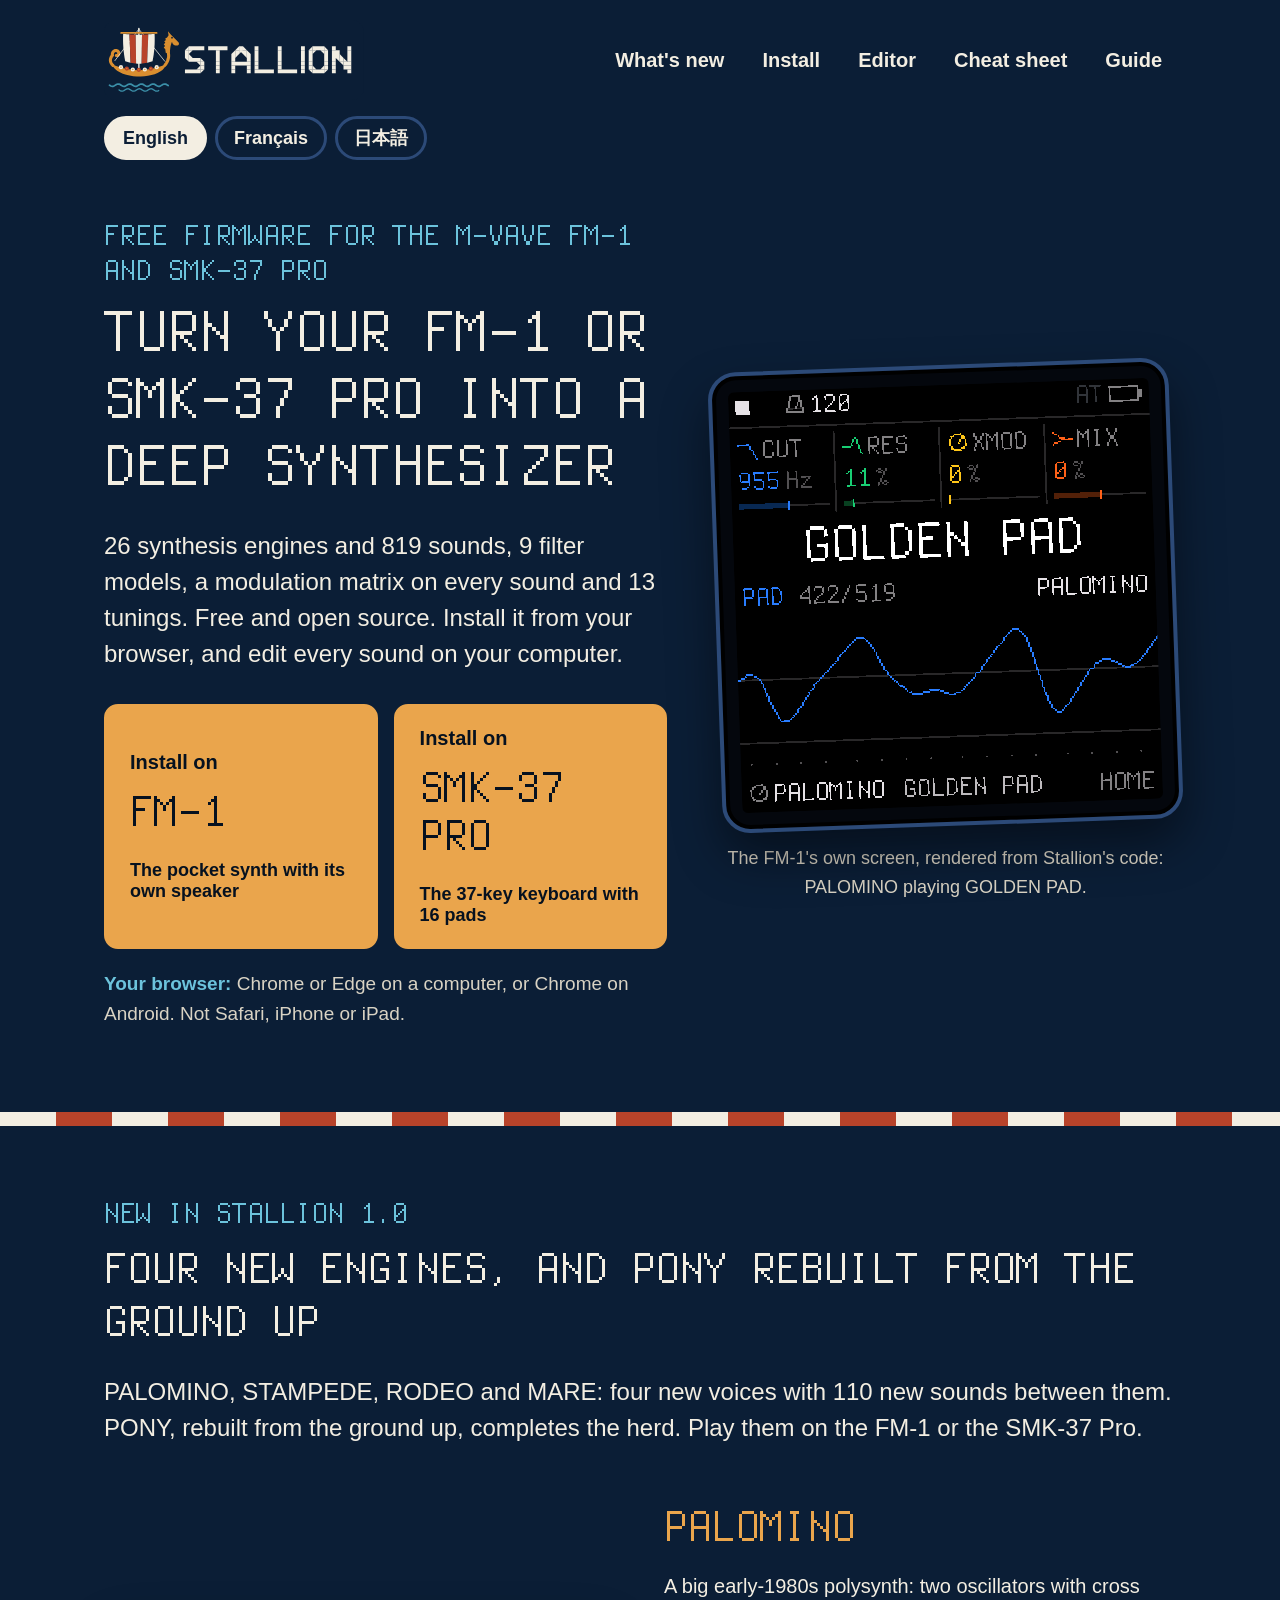
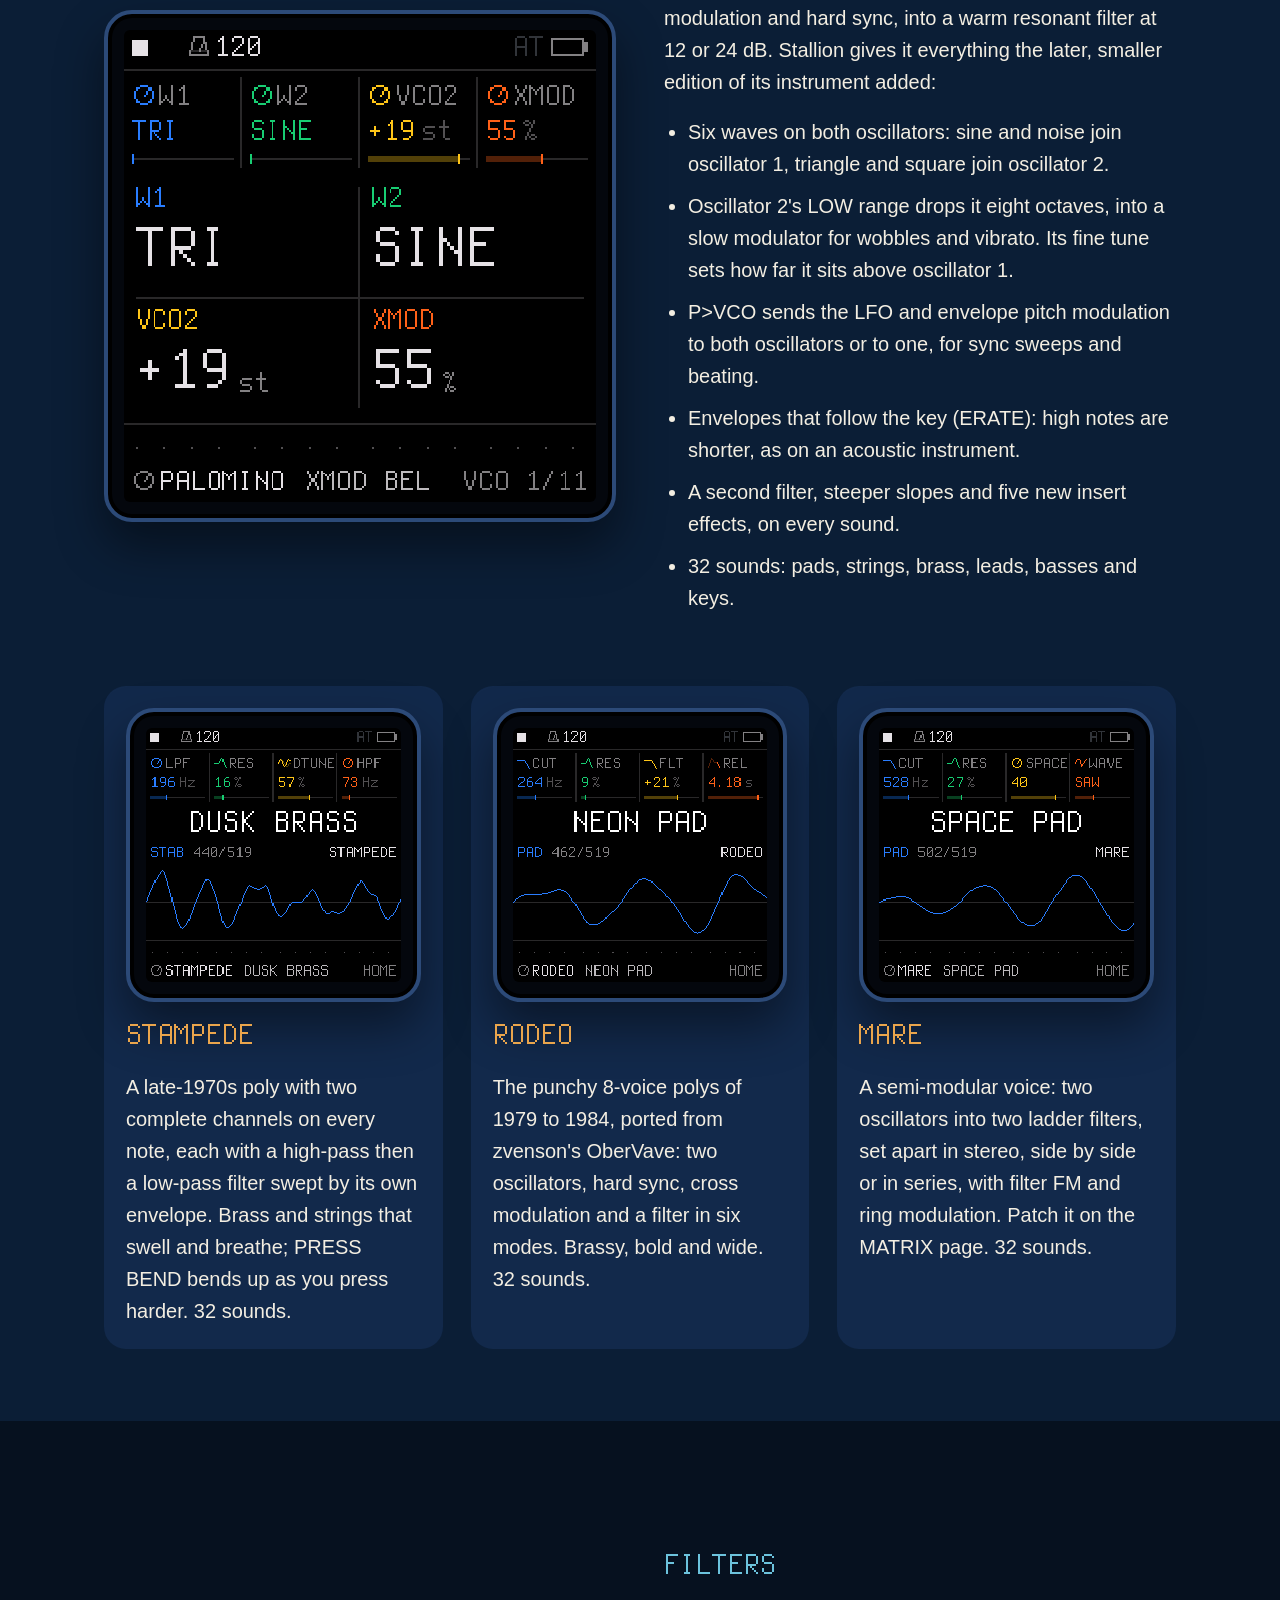
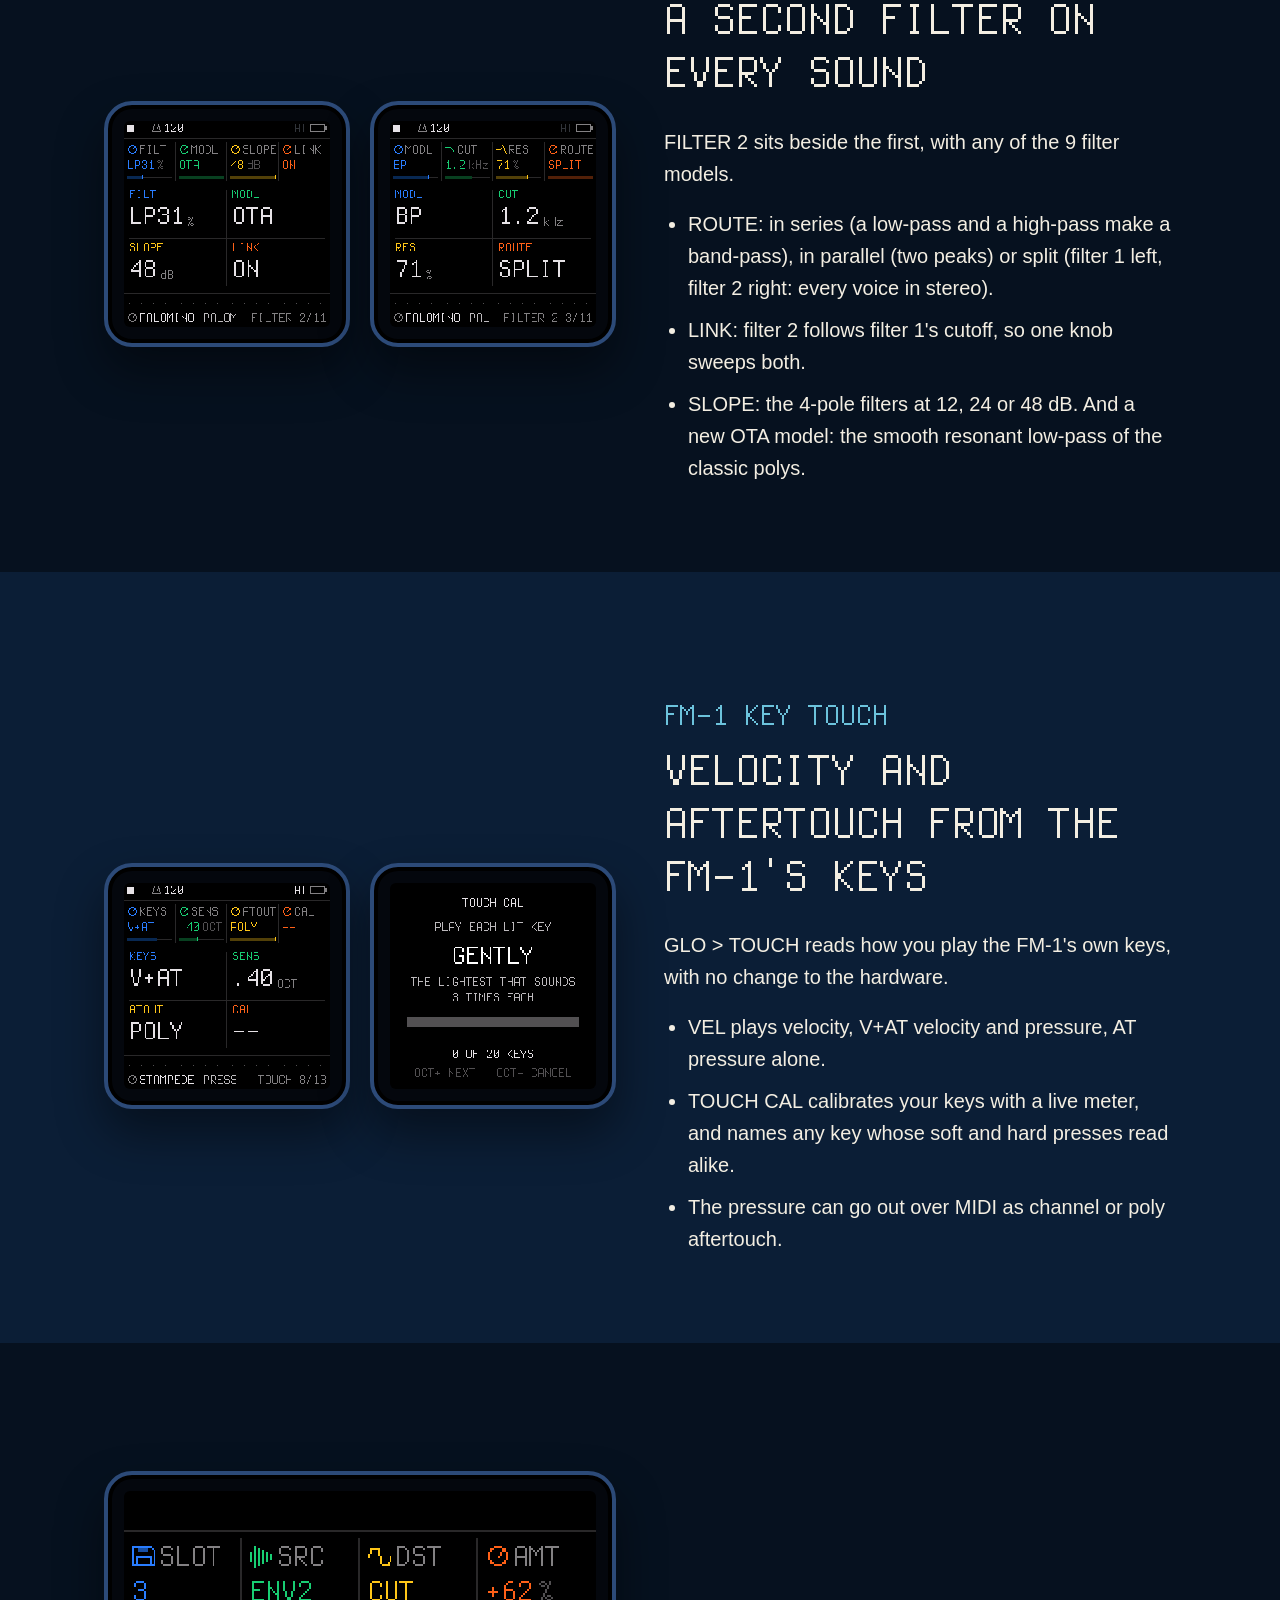
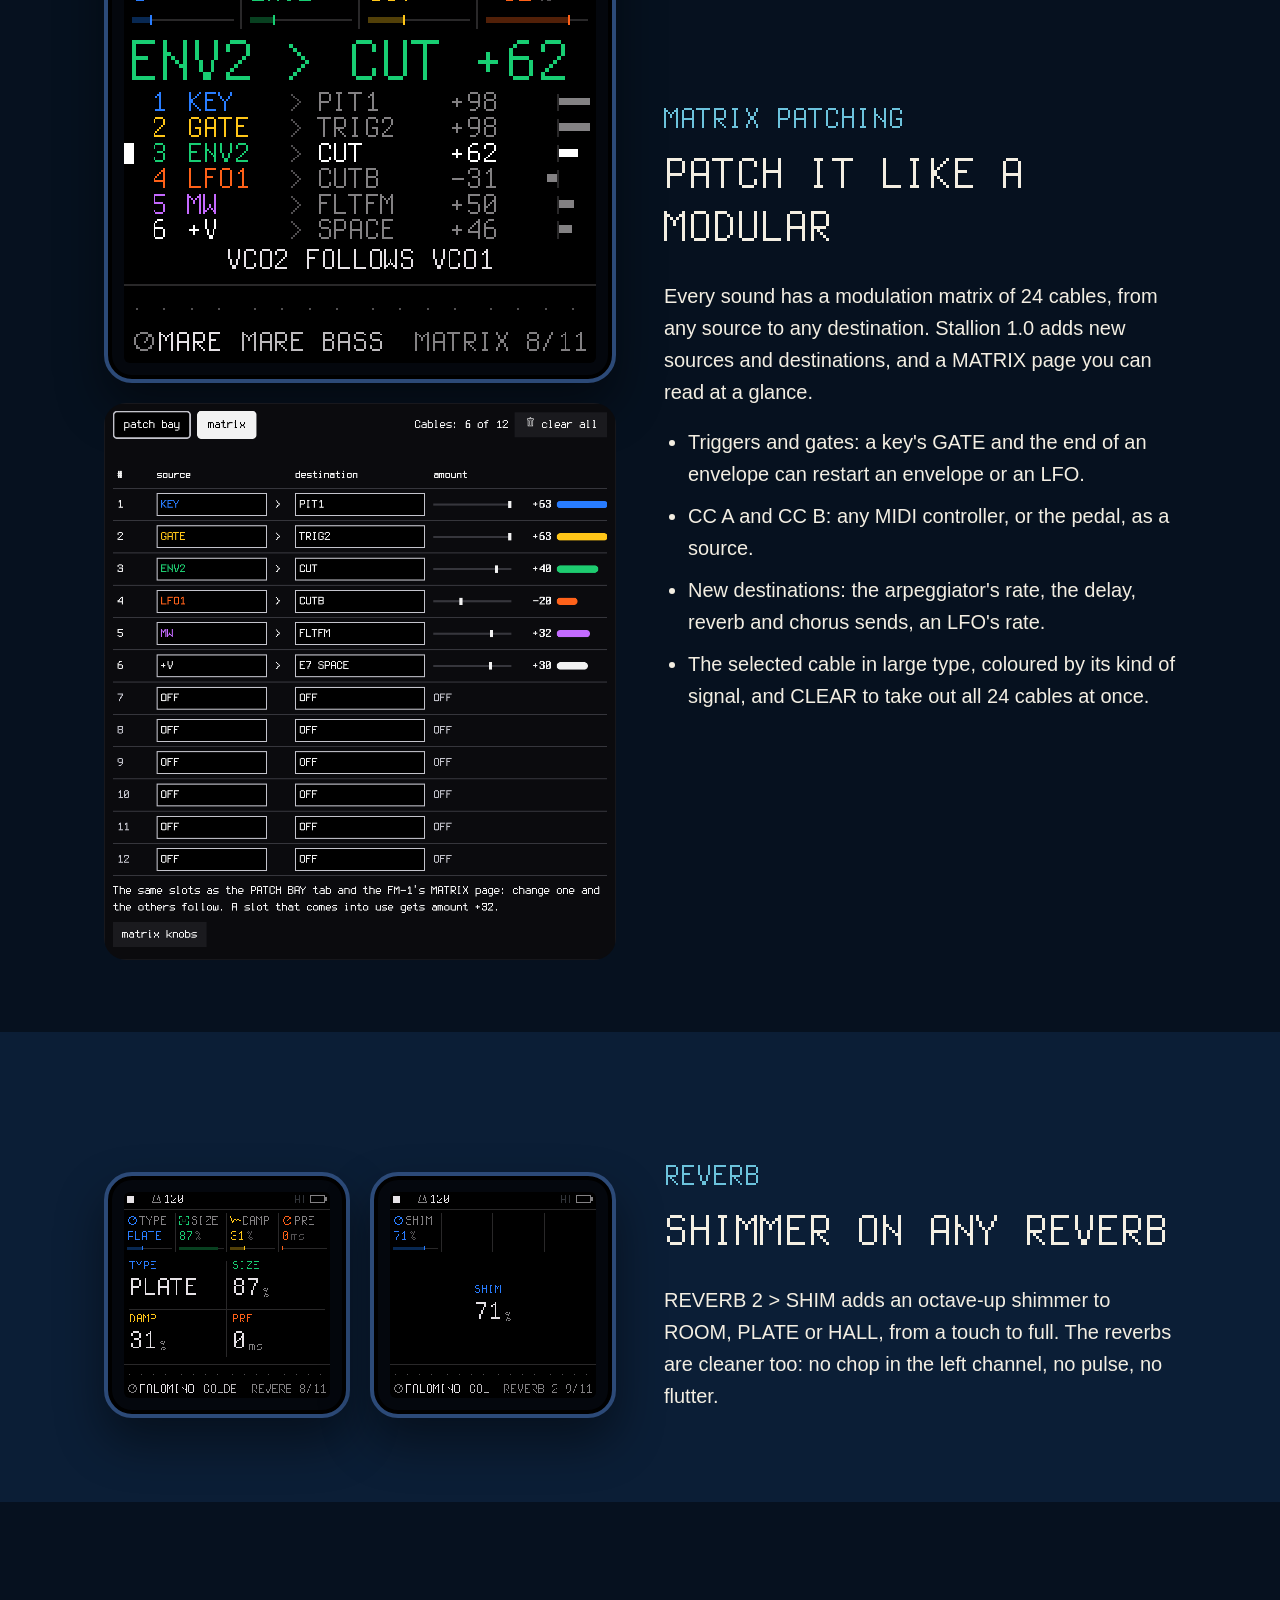
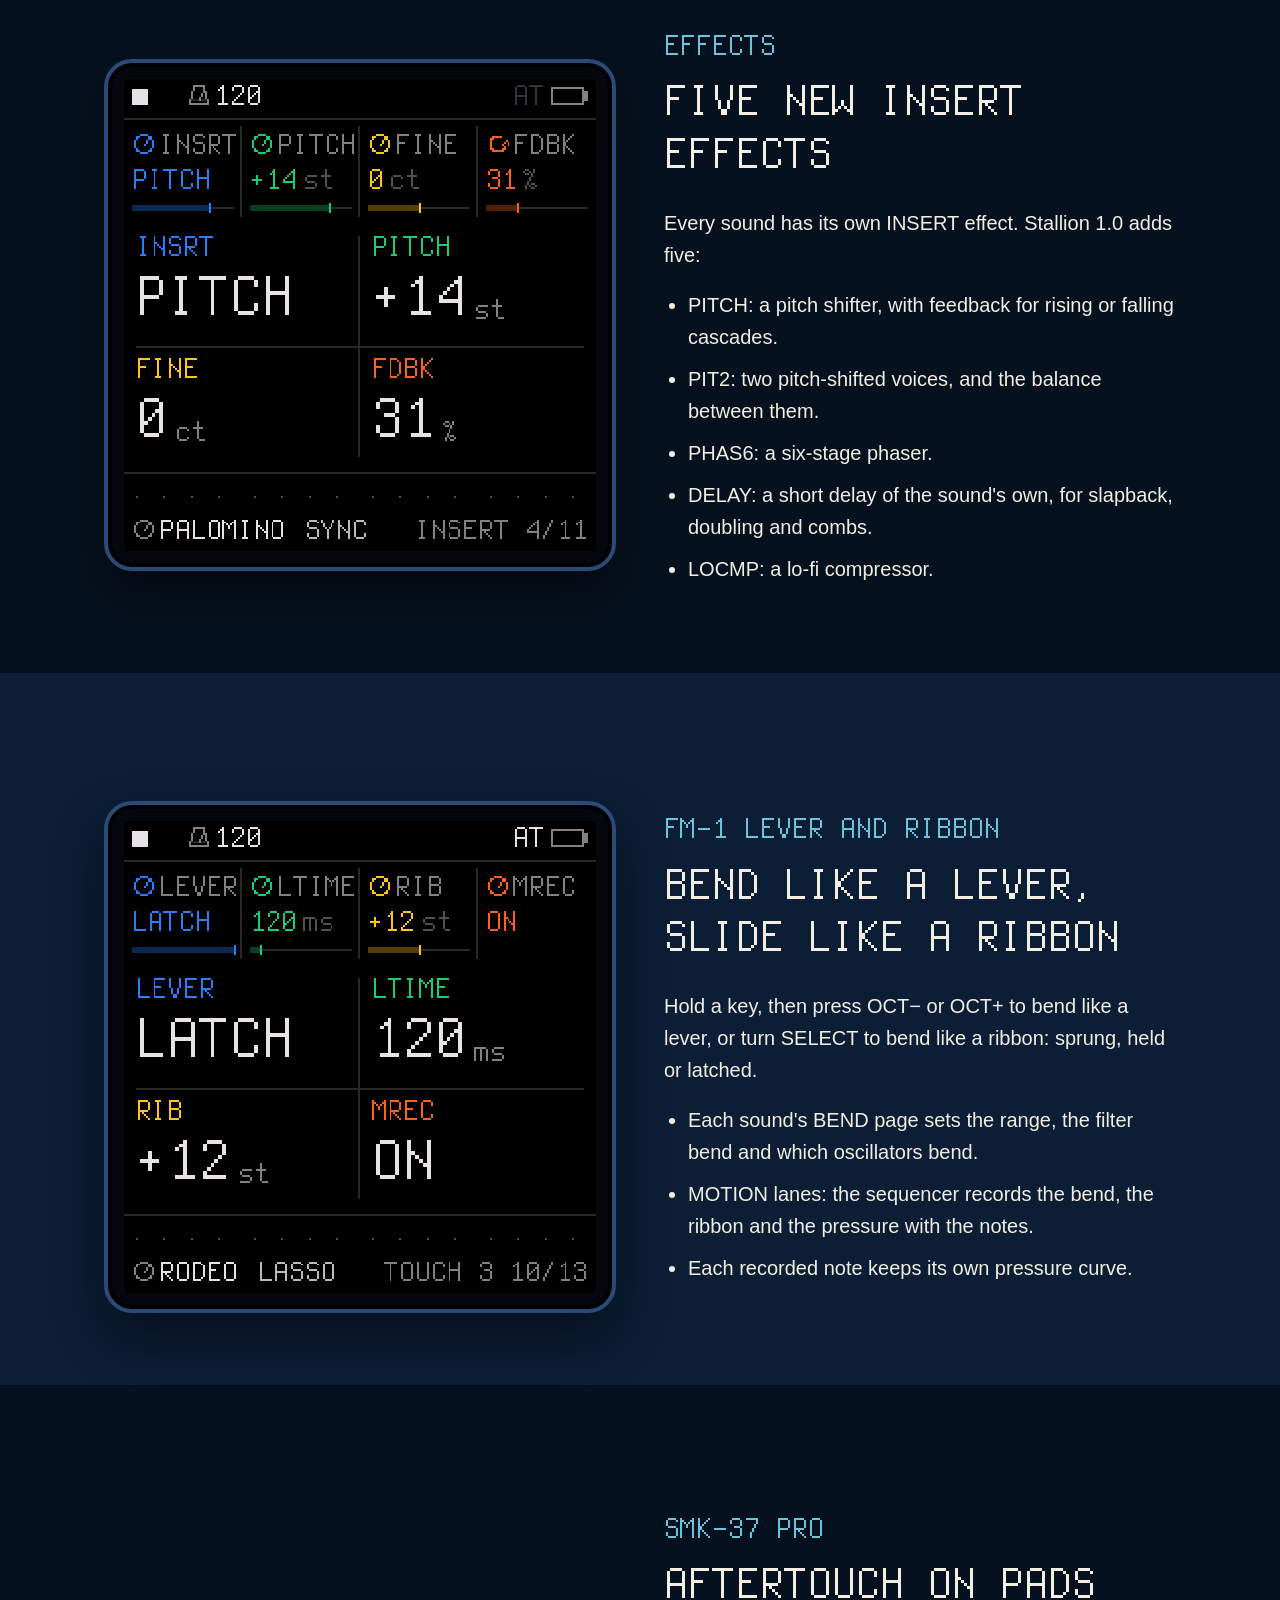
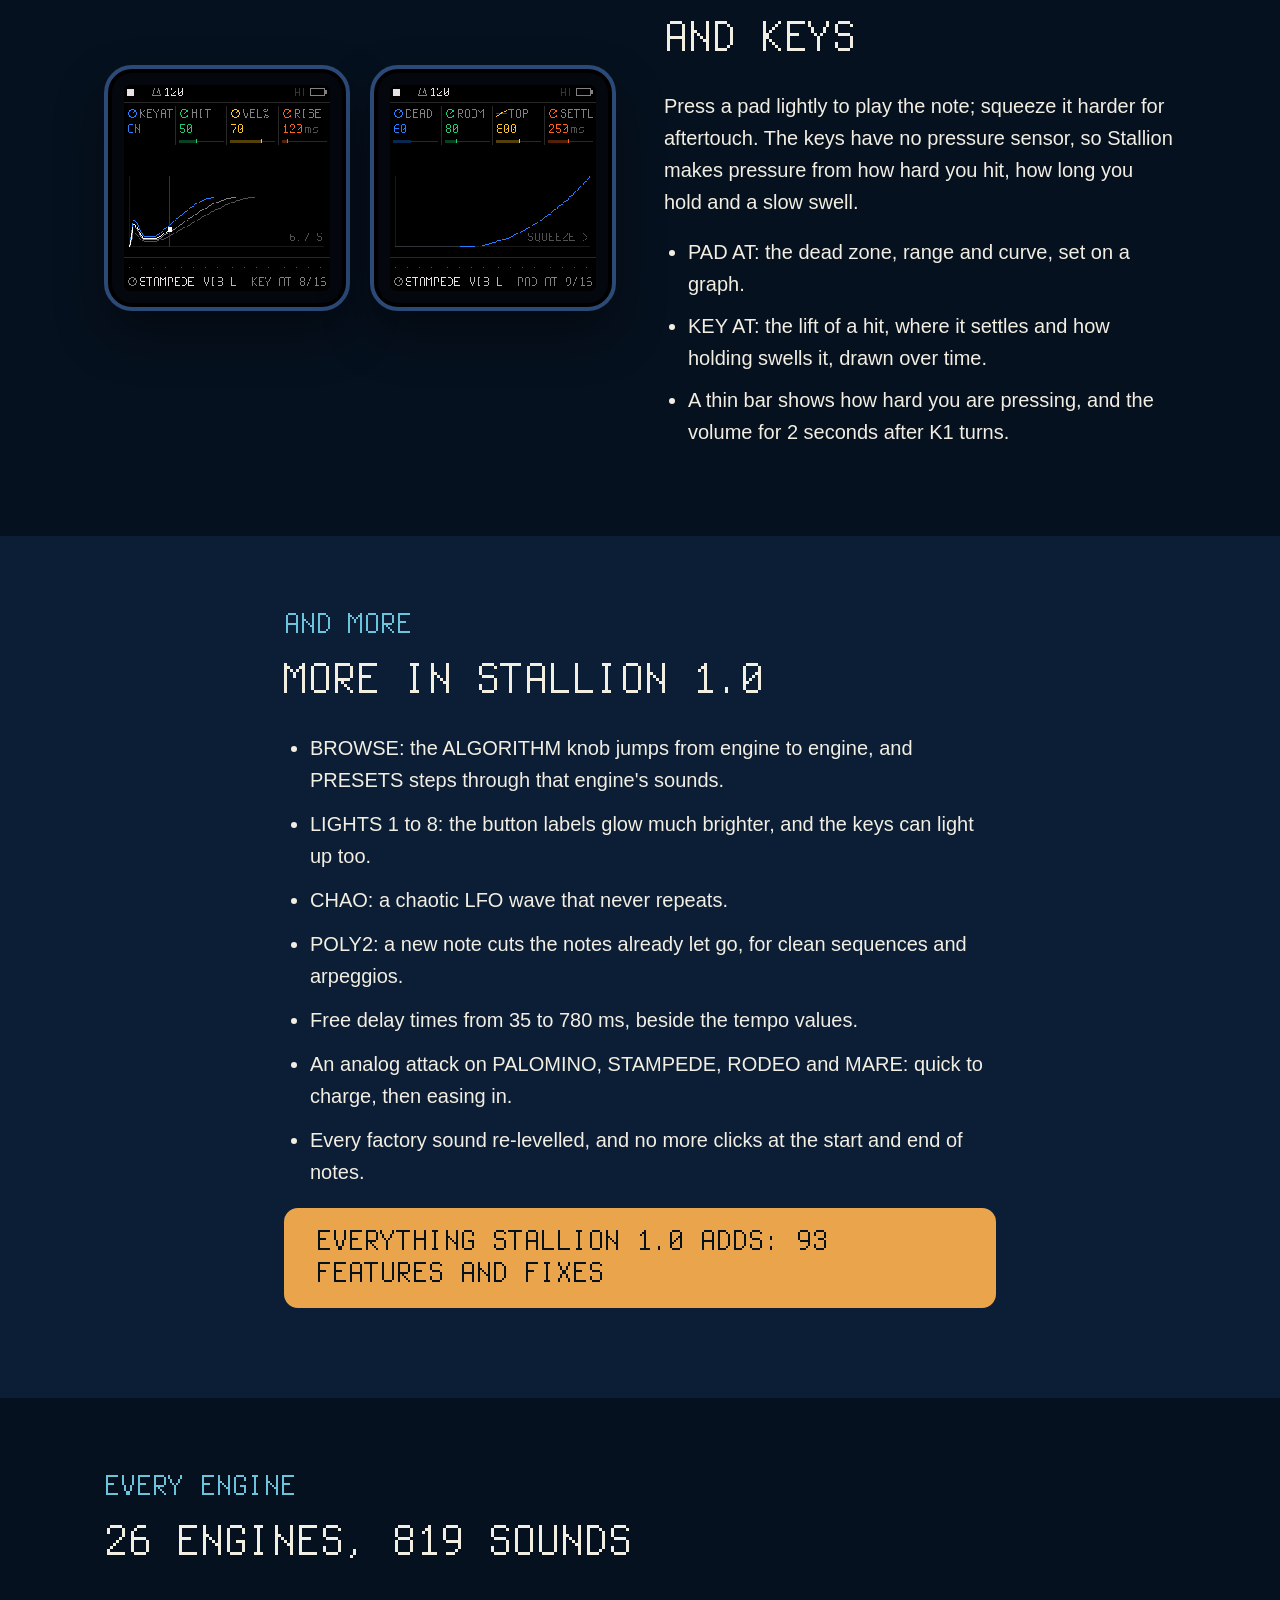
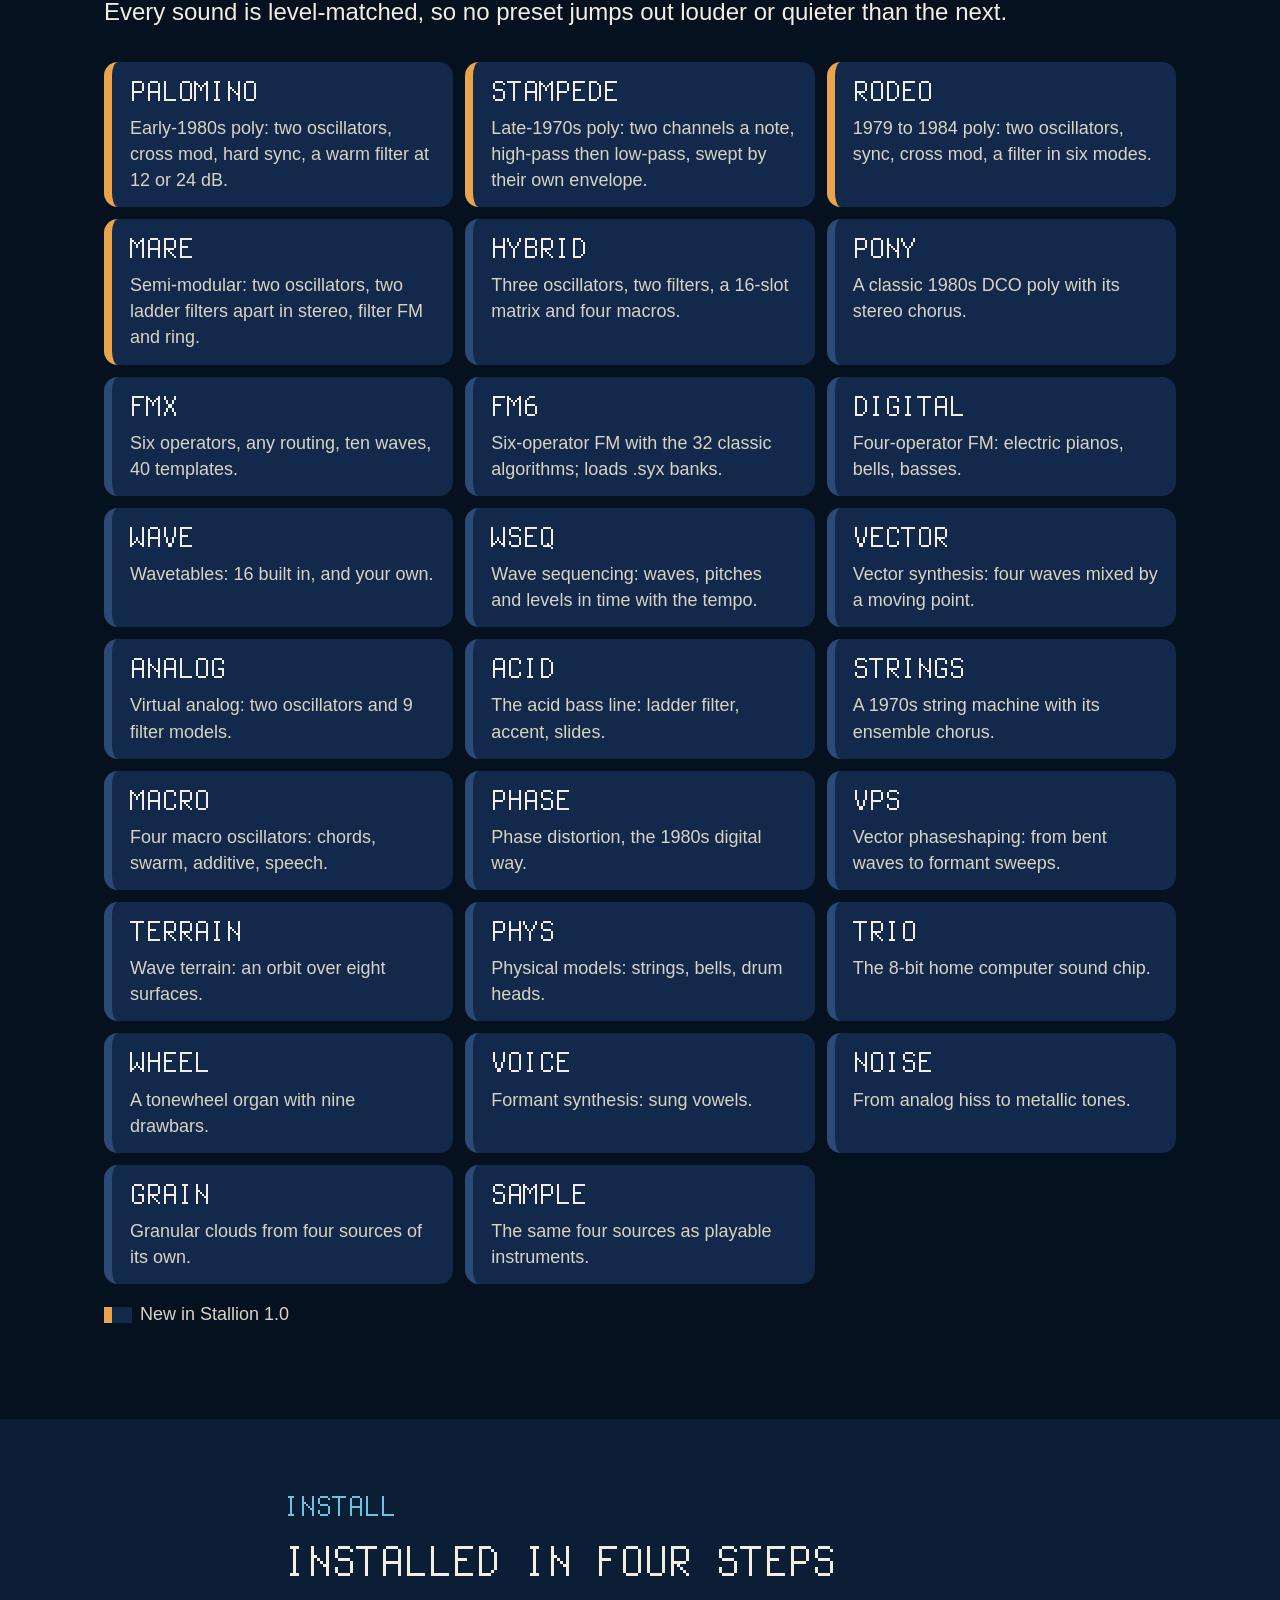
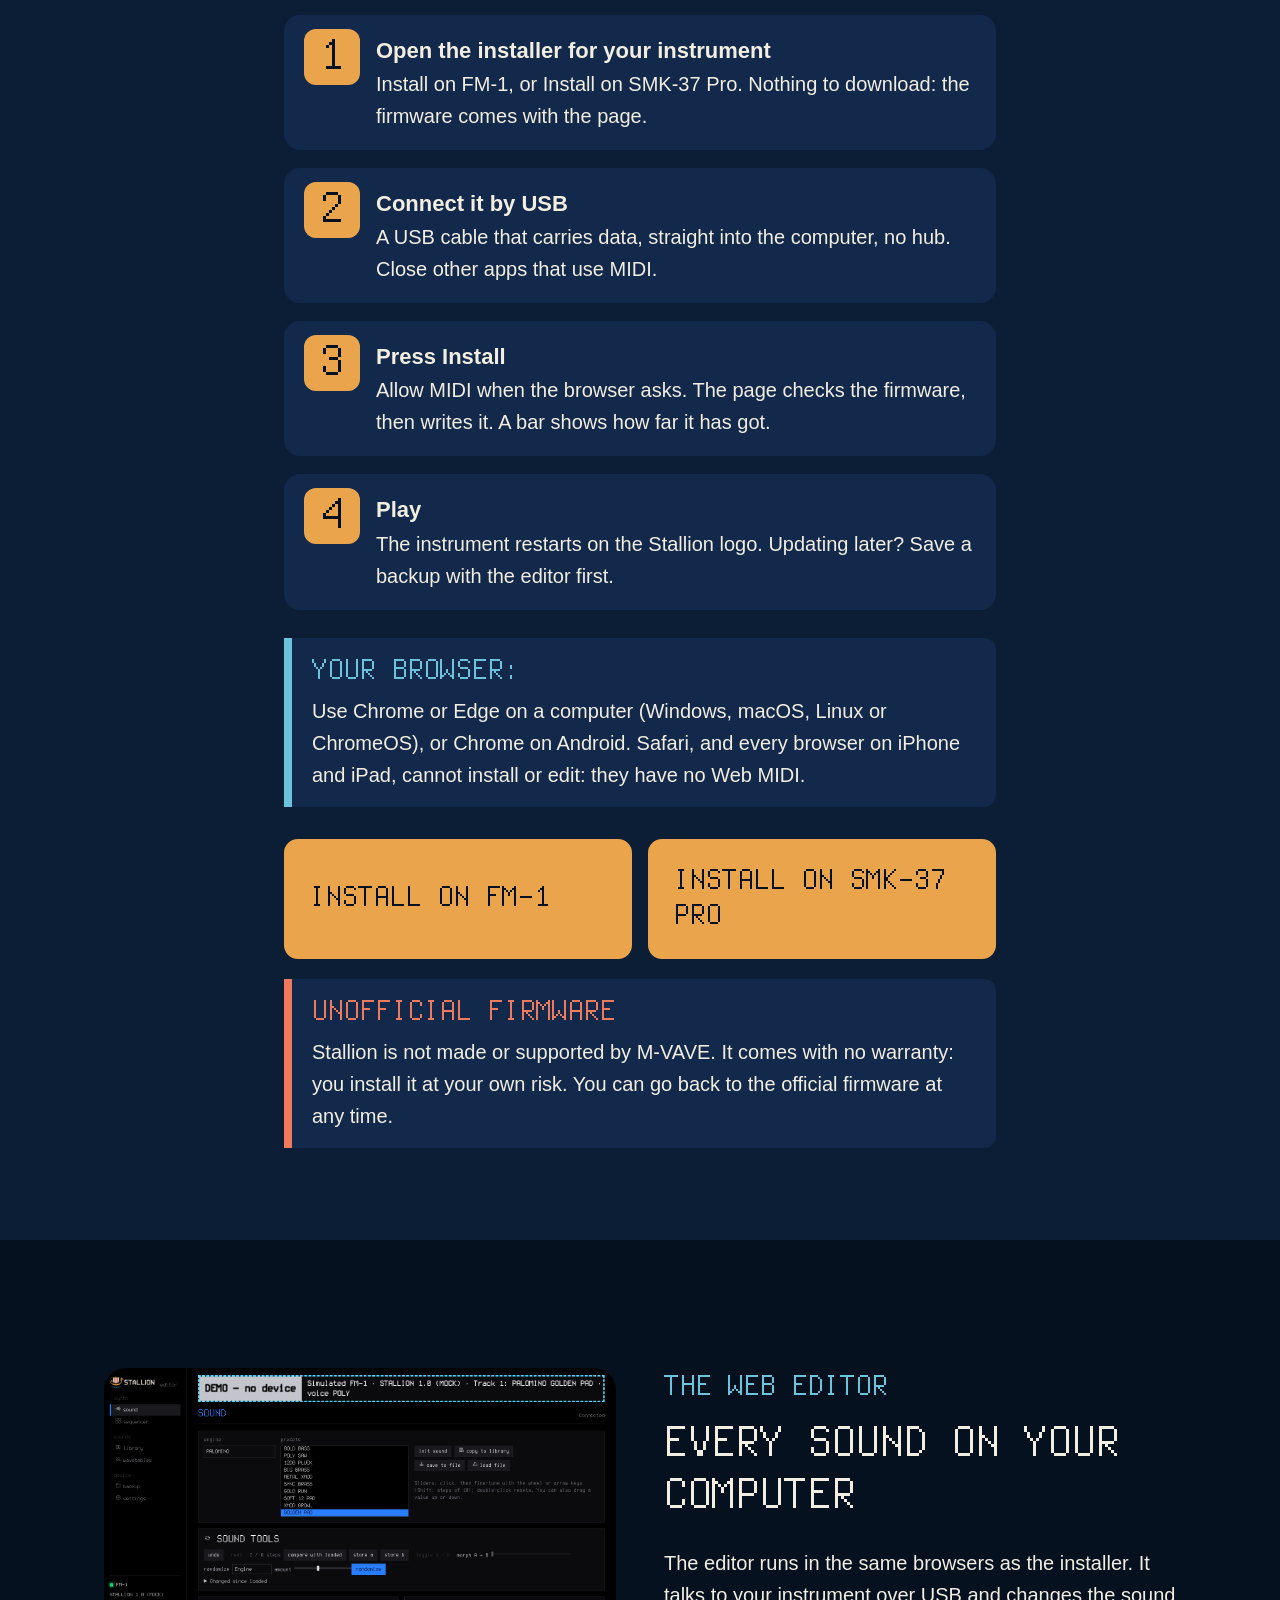
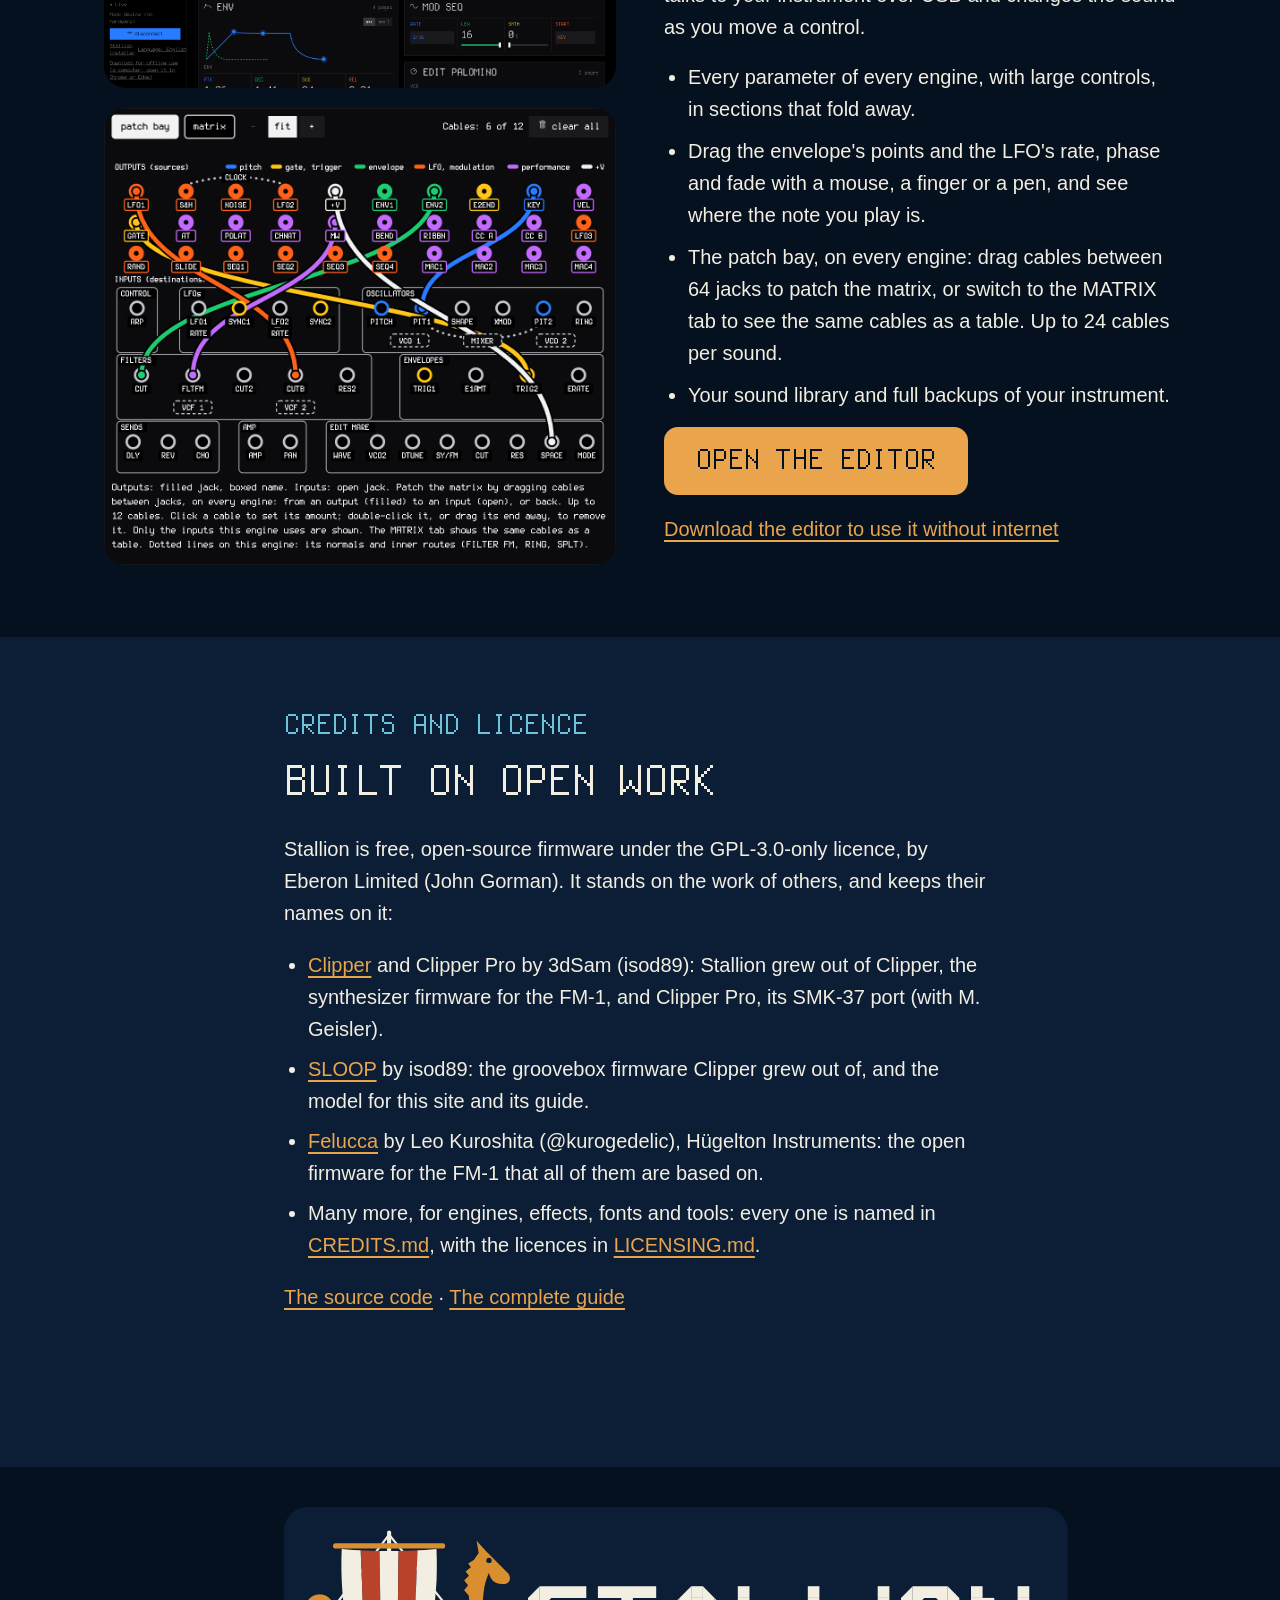
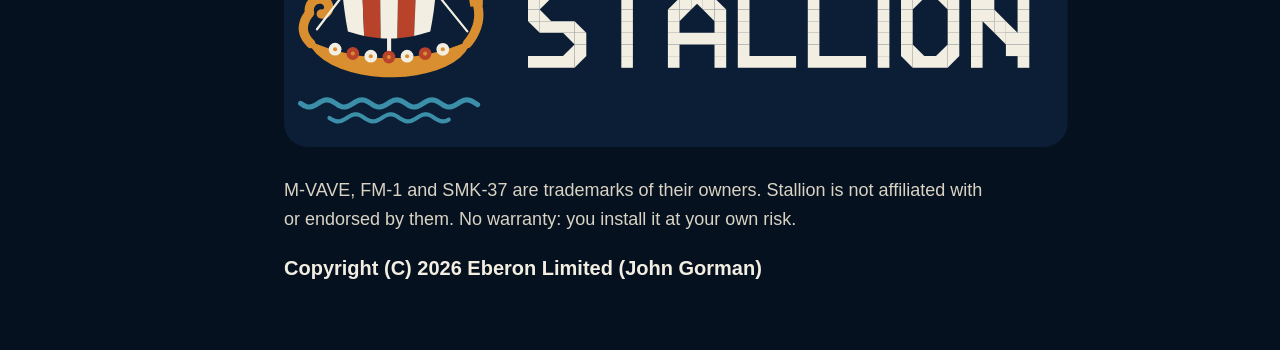
==== index.html @ 354b5b77 "Stallion 1.0 site" ====
<!doctype html>
<!-- SPDX-License-Identifier: GPL-3.0-only
     Copyright (C) 2026 Eberon Limited (John Gorman)
     Stallion's front page (the site's index.html, web/make_site.py with --smk37): what Stallion is, the two installers,
     the best of it with the device's own screens (web/screens, tools/make_screens.py), the engines, how to install,
     the editor, the credits. make_site.py fills the counts (26 ...) from the firmware, the logo, web/site.css
     and the photo slots (web/photos/hero-fm1.jpg in the hero: a drawn device frame around HOME until a photo is added;
     hero-smk37.jpg above the SMK-37 Pro section: nothing until then; editor-sound.png and editor-patchbay.png in the editor section;
     editor-matrix.png under the MATRIX page's screen) -->
<html lang="en">
<head>
<meta charset="utf-8">
<meta name="viewport" content="width=device-width, initial-scale=1">
<meta name="description" content="Stallion: free synthesizer firmware for the M-VAVE FM-1 and SMK-37 Pro. Install it from your browser.">
<link rel="manifest" href="webapp/stallion.webmanifest"><meta name="theme-color" content="#0B1E36"><link rel="icon" href="webapp/icon-192.png">
<title>Stallion synthesizer firmware</title>
<style>
  @font-face { font-family: "Stallion Pixel"; src: url("webapp/stallion-pixel.ttf") format("truetype"); font-display: swap; }
/* SPDX-License-Identifier: GPL-3.0-only
   Copyright (C) 2026 Eberon Limited (John Gorman)
   Stallion's site style, shared by the front page and both installers (web/make_site.py puts it in each page at its
   SITE_CSS marker). The colours are the logo's (tools/gen_logo.py): deep-sea navy, sail white, Wicklow oak, rust, sea.
   Each colour means one thing everywhere:
     oak    what you do: install buttons, links that act, the step numbers
     sea    information: notes, the browser rule, captions' headings
     rust   a warning: do not unplug, no warranty, an error
     sail   the text
   Large type for weak eyes: body 20 px, nothing under 18 px; headings in the FM-1's own pixel font (Terminus, OFL)
   at multiples of 16 px so its pixels stay sharp. No thin lines: rules and borders are 3 px or more. */
:root {
  --navy: #0b1e36; --deep: #06111f; --panel: #12294b; --edge: #2c4a78;
  --sail: #f3eee2; --soft: #d9d3c4; --oak: #eaa54c; --oak-deep: #d98e2f; --rust: #ef7a5c; --rust-deep: #b8432a;
  --sea: #6cc3dc; --sea-deep: #3b8fa8;
  --body: "Avenir Next", "Segoe UI", "Helvetica Neue", Ubuntu, Roboto, "Noto Sans", Arial, sans-serif;
  --pixel: "Stallion Pixel", "Courier New", monospace;
  color-scheme: dark;
}
* { box-sizing: border-box; }
html { -webkit-text-size-adjust: 100%; scroll-behavior: smooth; }
@media (prefers-reduced-motion: reduce) { html { scroll-behavior: auto; } }
body { margin: 0; background: var(--navy); color: var(--sail); font: 500 20px/1.6 var(--body); }
img { max-width: 100%; height: auto; }
a { color: var(--oak); text-decoration-thickness: 2px; text-underline-offset: 4px; }
a:hover { color: var(--sail); }
:focus-visible { outline: 4px solid var(--sea); outline-offset: 4px; border-radius: 6px; }
p { margin: 0 0 18px; }
strong, b { font-weight: 700; color: var(--sail); }
.wrap { max-width: 1120px; margin: 0 auto; padding: 0 24px; }
.narrow { max-width: 760px; margin: 0 auto; padding: 0 24px; }
@media (max-width: 600px) { .wrap, .narrow { padding: 0 16px; } body { font-size: 19px; } }

/* the pixel font for headings: Terminus, drawn for 16 px; kept at 32, 48, 64 */
.px, h1, h2, h3 { font-family: var(--pixel); font-weight: 400; letter-spacing: 0; text-transform: uppercase;
                  -webkit-font-smoothing: none; font-smooth: never; }
h1 { font-size: 64px; line-height: 1.05; margin: 0 0 24px; }
h2 { font-size: 48px; line-height: 1.1; margin: 0 0 24px; }
h3 { font-size: 32px; line-height: 1.15; margin: 0 0 12px; }
@media (max-width: 700px) { h1 { font-size: 48px; } h2 { font-size: 32px; } h3 { font-size: 32px; } }
@media (max-width: 380px) { h1 { font-size: 32px; } }
.kicker { font: 400 32px/1.1 var(--pixel); color: var(--sea); text-transform: uppercase; margin: 0 0 12px; display: block; }
.lead { font-size: 24px; line-height: 1.5; max-width: 40em; }
@media (max-width: 600px) { .lead { font-size: 21px; } }

/* the header: the logo, the language buttons */
.bar { display: flex; align-items: center; justify-content: space-between; gap: 16px; padding-top: 20px; padding-bottom: 20px; flex-wrap: wrap; }
.bar .logo { display: block; line-height: 0; }
.bar .logo svg { display: block; width: 260px; height: auto; border-radius: 12px; }
@media (max-width: 600px) { .bar .logo svg { width: 190px; } }
.langs { display: flex; gap: 8px; flex-wrap: wrap; }
.lang { font: 600 18px/1 var(--body); color: var(--sail); background: transparent; border: 3px solid var(--edge);
        border-radius: 999px; padding: 10px 16px; cursor: pointer; min-height: 44px; }
.lang:hover { border-color: var(--sail); }
.lang[aria-current="true"] { background: var(--sail); color: var(--navy); border-color: var(--sail); }

/* the sail: white and rust stripes, the logo's square sail, as a divider */
.sail { height: 14px; background: repeating-linear-gradient(90deg, var(--sail) 0 56px, var(--rust-deep) 56px 112px); }
.sea-line { height: 10px; background: radial-gradient(circle at 10px -4px, transparent 9px, var(--sea-deep) 10px 13px, transparent 14px) 0 0 / 40px 10px repeat-x; opacity: .9; }

/* buttons: oak blocks, big */
.btn { display: inline-flex; align-items: center; justify-content: center; gap: 12px; min-height: 64px; padding: 14px 28px;
       font: 400 32px/1 var(--pixel); text-transform: uppercase; text-decoration: none; color: var(--deep);
       background: var(--oak); border: 4px solid var(--oak); border-radius: 14px; cursor: pointer; }
.btn:hover { background: var(--sail); border-color: var(--sail); color: var(--deep); }
.btn.ghost { background: transparent; color: var(--sail); border-color: var(--sail); }
.btn.ghost:hover { background: var(--sail); color: var(--deep); }
.btn small { font: 600 18px/1.2 var(--body); text-transform: none; display: block; }
.btn.text { font: 700 22px/1.3 var(--body); text-transform: none; }
.btn[disabled] { background: var(--panel); border-color: var(--edge); color: var(--soft); cursor: default; }
@media (max-width: 600px) { .btn { font-size: 32px; padding: 12px 18px; } }

/* notes: sea for information, rust for a warning */
.note, .warn { border-left: 8px solid var(--sea); background: var(--panel); padding: 16px 20px; border-radius: 0 12px 12px 0;
               margin: 0 0 20px; }
.warn { border-left-color: var(--rust); }
.note b, .warn b { display: block; font: 400 32px/1.1 var(--pixel); text-transform: uppercase; margin-bottom: 6px; }
.note b { color: var(--sea); } .warn b { color: var(--rust); }
.note p:last-child, .warn p:last-child { margin: 0; }

/* the device: a drawn frame around a screen, so a screenshot reads as the product */
.device { display: block; background: #04070d; border: 4px solid var(--edge); border-radius: 28px; padding: 16px;
          box-shadow: 0 24px 48px rgba(0, 0, 0, .45), inset 0 0 0 4px #000; }
.device img { display: block; width: 100%; height: auto; image-rendering: pixelated; border-radius: 6px; }
.photo { display: block; width: 100%; height: auto; border-radius: 22px; }

/* steps: big oak numbers */
.steps { list-style: none; counter-reset: s; margin: 0; padding: 0; display: grid; gap: 18px; }
.steps > li { counter-increment: s; position: relative; padding: 18px 20px 18px 92px; background: var(--panel);
              border-radius: 16px; min-height: 84px; }
.steps > li::before { content: counter(s); position: absolute; left: 20px; top: 14px; width: 56px; height: 56px;
                      display: grid; place-items: center; font: 400 48px/1 var(--pixel); color: var(--deep);
                      background: var(--oak); border-radius: 12px; }
.steps > li b { display: block; font-size: 22px; }

/* the footer */
.foot { background: var(--deep); padding: 40px 0 48px; margin-top: 64px; }
.foot p { color: var(--soft); font-size: 18px; }
.foot .copy { color: var(--sail); font-weight: 700; font-size: 20px; }
[hidden] { display: none !important; }

  /* the front page's own parts */
  .hero { padding-top: 40px; padding-bottom: 64px; display: grid; grid-template-columns: 1.1fr .9fr; gap: 48px; align-items: center; }
  @media (max-width: 900px) { .hero { grid-template-columns: 1fr; gap: 32px; padding-top: 16px; } .hero-art .device { transform: none; } }
  .hero h1 { font-size: 64px; }
  .hero h1 em { font-style: normal; color: var(--oak); }
  @media (max-width: 700px) { .hero h1 { font-size: 48px; } }
  @media (max-width: 380px) { .hero h1 { font-size: 32px; } }
  .choose { display: grid; grid-template-columns: 1fr 1fr; gap: 16px; margin: 32px 0 20px; }
  @media (max-width: 560px) { .choose { grid-template-columns: 1fr; } }
  .choose .btn { flex-direction: column; align-items: flex-start; text-align: left; padding: 18px 22px; min-height: 120px; }
  .choose .btn span.px { font-size: 32px; line-height: 1.1; }
  .choose .btn span.big { font-size: 48px; line-height: 1; margin: 4px 0 2px; }
  .choose .btn small { margin-top: 8px; }
  .choose .btn small.on { margin: 0; font-size: 20px; font-weight: 700; }
  @media (max-width: 1000px) { .choose .btn span.big { font-size: 32px; } }
  .browser { font-size: 19px; color: var(--soft); }
  .browser b { color: var(--sea); }
  .hero-art { position: relative; }
  .hero-art .device { transform: rotate(-2deg); max-width: 520px; margin: 0 auto; }
  .hero-art .cap { text-align: center; color: var(--soft); font-size: 18px; margin: 18px 0 0; }
  section.band { padding: 72px 0; }
  section.band.alt { background: var(--deep); }
  .intro { max-width: 46em; }
  .feat { display: grid; grid-template-columns: 1fr 1fr; gap: 48px; align-items: center; margin: 56px 0 0; }
  .feat:nth-of-type(even) .feat-art { order: 2; }
  @media (max-width: 860px) { .feat { grid-template-columns: 1fr; gap: 24px; } .feat:nth-of-type(even) .feat-art { order: 0; } }
  .feat-art { display: grid; gap: 20px; }
  .feat-art.two { grid-template-columns: 1fr 1fr; }
  @media (max-width: 520px) { .feat-art.two { grid-template-columns: 1fr; } }
  .feat h3 { color: var(--oak); }
  .feat ul { margin: 0 0 16px; padding-left: 24px; } .feat li { margin: 0 0 10px; }
  figure { margin: 0; }
  figcaption { font-size: 18px; color: var(--soft); margin-top: 12px; line-height: 1.45; }
  figcaption b { color: var(--sea); font-weight: 700; }
  .eng3 { display: grid; grid-template-columns: repeat(3, 1fr); gap: 28px; margin-top: 56px; }
  @media (max-width: 900px) { .eng3 { grid-template-columns: 1fr; } }
  .eng3 article { background: var(--panel); border-radius: 22px; padding: 22px; display: grid; gap: 16px; align-content: start; }
  .eng3 h3 { color: var(--oak); margin: 0; } .eng3 p { margin: 0; }
  .feat h3 { font-size: 48px; }
  .more { padding-left: 26px; } .more li { margin: 0 0 12px; }
  .nav { display: flex; gap: 10px; flex-wrap: wrap; align-items: center; }
  .nav a.navl { font: 700 20px/1 var(--body); color: var(--sail); text-decoration: none; padding: 12px 14px; border-radius: 10px; }
  .nav a.navl:hover { background: var(--panel); color: var(--oak); }
  .eng4 { display: grid; grid-template-columns: repeat(2, 1fr); gap: 28px; margin-top: 40px; }
  @media (max-width: 760px) { .eng4 { grid-template-columns: 1fr; } }
  .eng4 article { background: var(--panel); border-radius: 22px; padding: 22px; display: grid; gap: 18px; }
  .eng4 h3 { color: var(--oak); margin: 0; }
  .eng4 p { margin: 0; }
  .engines { display: grid; grid-template-columns: repeat(auto-fill, minmax(280px, 1fr)); gap: 12px; margin: 32px 0 0; }
  .engines div { background: var(--panel); border-radius: 14px; padding: 14px 18px; border-left: 8px solid var(--edge); }
  .engines div.new { border-left-color: var(--oak); }
  .engines dt { font: 400 32px/1.1 var(--pixel); text-transform: uppercase; }
  .engines dd { margin: 4px 0 0; font-size: 18px; color: var(--soft); line-height: 1.45; }
  .legend { font-size: 18px; color: var(--soft); margin-top: 16px; }
  .legend i { display: inline-block; width: 28px; height: 16px; vertical-align: middle; border-left: 8px solid var(--oak); background: var(--panel); margin-right: 8px; }
  .slot { display: grid; place-items: center; text-align: center; min-height: 260px; border: 4px dashed var(--edge);
          border-radius: 22px; padding: 24px; color: var(--soft); background: var(--panel); }
  .credits ul { padding-left: 24px; } .credits li { margin: 0 0 8px; }
</style>
</head>
<body>
<header class="wrap bar"><a class="logo" href="./" aria-label="Stallion"><svg xmlns="http://www.w3.org/2000/svg" viewBox="0 0 783.657 240" width="783.657" height="240" role="img" aria-label="Stallion">
<!-- Stallion (EberonLtd), drawn by tools/gen_logo.py; GPL-3.0-only -->
<rect width="783.657" height="240" rx="24" fill="#0B1E36"/>
<polygon points="26.9,134.7 36.6,138.5 46.4,141.9 56.2,144.7 66.0,147.0 75.8,148.8 85.5,150.1 95.3,150.9 105.1,151.1 114.9,150.9 124.7,150.1 134.4,148.8 144.2,147.0 154.0,144.7 163.8,141.9 173.6,138.5 183.3,134.7 187.5,131.6 185.3,138.5 181.5,144.8 176.1,150.5 169.3,155.4 161.4,159.7 152.5,163.3 142.8,166.1 132.4,168.3 121.6,169.7 110.5,170.3 99.3,170.2 88.1,169.3 77.2,167.6 66.8,165.1 56.9,161.8 47.8,157.7 39.6,152.7 32.6,146.9 27.0,140.2 22.7,132.6" fill="#D98E2F"/>
<polyline points="183.3,136.7 185.3,134.2 187.1,131.6 188.7,129.0 190.1,126.4 191.3,123.8 192.4,121.1 193.2,118.5 193.9,115.9 194.4,113.2 194.7,110.6 194.8,107.9 194.7,105.3 194.5,102.6 194.0,99.9 193.4,97.2 192.6,94.5" fill="none" stroke="#D98E2F" stroke-width="9.26" stroke-linecap="round" stroke-linejoin="round"/>
<polyline points="26.9,136.7 25.2,134.9 23.7,133.1 22.4,131.3 21.4,129.4 20.5,127.5 19.9,125.7 19.5,123.8 19.3,121.8 19.4,119.9 19.6,118.0 20.1,116.0 20.7,114.0 21.6,112.0 22.7,110.0 24.0,108.0 25.6,106.0 25.2,103.8 25.3,101.7 25.7,99.7 26.5,97.8 27.5,96.2 28.8,94.7 30.3,93.6 32.0,92.7 33.7,92.2 35.4,92.0 37.2,92.1 38.8,92.5 40.3,93.1 41.6,94.0 42.7,95.1 43.6,96.3 44.2,97.7 44.6,99.0 44.7,100.4 44.6,101.7 44.2,103.0 43.7,104.1 42.9,105.1 42.1,105.9 41.1,106.5 40.1,106.9 39.1,107.1 38.1,107.1 37.2,106.9" fill="none" stroke="#D98E2F" stroke-width="9.26" stroke-linecap="round" stroke-linejoin="round"/>
<polygon points="186.4,99.7 185.4,94.0 184.7,88.5 180.1,83.2 184.1,78.2 180.2,73.4 184.9,68.8 181.6,64.4 186.9,60.3 184.2,56.4 190.1,52.8 192.2,49.4 194.7,46.1 192.6,33.8 201.9,44.1 224.5,66.7 225.6,69.0 226.0,71.1 225.8,72.9 225.0,74.5 223.5,75.9 221.4,77.0 218.0,77.1 215.0,76.7 212.4,75.9 210.1,74.7 208.2,73.1 206.8,71.0 205.7,68.6 205.0,65.7 203.1,70.3 201.5,75.3 200.3,80.6 199.5,86.3 198.9,92.3 198.8,98.6" fill="#D98E2F"/>
<circle cx="205.0" cy="53.4" r="2.68" fill="#0B1E36"/>
<polyline points="105.1,149.1 105.1,25.6" fill="none" stroke="#F3EEE2" stroke-width="4.12" stroke-linecap="round" stroke-linejoin="round"/>
<polyline points="105.1,27.6 183.3,124.4" fill="none" stroke="#F3EEE2" stroke-width="2.26" stroke-linecap="round" stroke-linejoin="round"/>
<polyline points="105.1,27.6 33.0,122.3" fill="none" stroke="#F3EEE2" stroke-width="2.26" stroke-linecap="round" stroke-linejoin="round"/>
<polyline points="51.6,38.9 158.6,38.9" fill="none" stroke="#D98E2F" stroke-width="5.15" stroke-linecap="round" stroke-linejoin="round"/>
<polygon points="63.9,124.4 62.0,114.1 60.5,103.8 59.2,93.5 58.3,83.2 57.7,72.9 57.4,62.6 57.4,52.3 57.7,42.0 63.7,42.5 69.6,42.9 75.5,43.3 76.7,43.3 77.1,54.0 77.5,64.7 78.0,75.4 78.4,86.1 78.8,96.8 79.2,107.5 79.7,118.2 80.1,128.9 79.4,128.8 74.2,127.5 69.1,126.1" fill="#F3EEE2"/>
<polygon points="80.1,128.9 79.7,118.2 79.2,107.5 78.8,96.8 78.4,86.1 78.0,75.4 77.5,64.7 77.1,54.0 76.7,43.3 81.4,43.6 87.3,43.8 93.3,44.0 95.6,44.0 95.8,54.9 95.9,65.8 96.0,76.7 96.2,87.6 96.3,98.5 96.4,109.4 96.6,120.4 96.7,131.3 94.8,131.1 89.7,130.6 84.5,129.8" fill="#B8432A"/>
<polygon points="96.7,131.3 96.6,120.4 96.4,109.4 96.3,98.5 96.2,87.6 96.0,76.7 95.9,65.8 95.8,54.9 95.6,44.0 99.2,44.1 105.1,44.1 111.0,44.1 114.6,44.0 114.4,54.9 114.3,65.8 114.2,76.7 114.0,87.6 113.9,98.5 113.8,109.4 113.6,120.4 113.5,131.3 110.2,131.5 105.1,131.6 100.0,131.5" fill="#F3EEE2"/>
<polygon points="113.5,131.3 113.6,120.4 113.8,109.4 113.9,98.5 114.0,87.6 114.2,76.7 114.3,65.8 114.4,54.9 114.6,44.0 116.9,44.0 122.9,43.8 128.8,43.6 133.5,43.3 133.1,54.0 132.7,64.7 132.3,75.4 131.8,86.1 131.4,96.8 131.0,107.5 130.5,118.2 130.1,128.9 125.7,129.8 120.5,130.6 115.4,131.1" fill="#B8432A"/>
<polygon points="130.1,128.9 130.5,118.2 131.0,107.5 131.4,96.8 131.8,86.1 132.3,75.4 132.7,64.7 133.1,54.0 133.5,43.3 134.7,43.3 140.6,42.9 146.5,42.5 152.5,42.0 152.8,52.3 152.8,62.6 152.6,72.9 151.9,83.2 151.0,93.5 149.8,103.8 148.2,114.1 146.3,124.4 141.1,126.1 136.0,127.5 130.8,128.8" fill="#F3EEE2"/>
<circle cx="51.1" cy="142.2" r="6.38" fill="#F3EEE2"/>
<circle cx="51.1" cy="142.2" r="2.06" fill="#D98E2F"/>
<circle cx="68.8" cy="146.5" r="6.38" fill="#B8432A"/>
<circle cx="68.8" cy="146.5" r="2.06" fill="#D98E2F"/>
<circle cx="86.8" cy="149.2" r="6.38" fill="#F3EEE2"/>
<circle cx="86.8" cy="149.2" r="2.06" fill="#D98E2F"/>
<circle cx="104.9" cy="150.1" r="6.38" fill="#B8432A"/>
<circle cx="104.9" cy="150.1" r="2.06" fill="#D98E2F"/>
<circle cx="123.1" cy="149.2" r="6.38" fill="#F3EEE2"/>
<circle cx="123.1" cy="149.2" r="2.06" fill="#D98E2F"/>
<circle cx="141.1" cy="146.6" r="6.38" fill="#B8432A"/>
<circle cx="141.1" cy="146.6" r="2.06" fill="#D98E2F"/>
<circle cx="158.8" cy="142.3" r="6.38" fill="#F3EEE2"/>
<circle cx="158.8" cy="142.3" r="2.06" fill="#D98E2F"/>
<polyline points="16.6,196.4 18.6,197.7 20.7,198.9 22.7,199.7 24.8,200.0 26.9,199.9 28.9,199.3 31.0,198.3 33.0,197.1 35.1,195.8 37.2,194.5 39.2,193.6 41.3,193.0 43.3,192.9 45.4,193.2 47.5,194.0 49.5,195.1 51.6,196.4 53.6,197.7 55.7,198.9 57.7,199.7 59.8,200.0 61.9,199.9 63.9,199.3 66.0,198.3 68.0,197.1 70.1,195.8 72.2,194.5 74.2,193.6 76.3,193.0 78.3,192.9 80.4,193.2 82.5,194.0 84.5,195.1 86.6,196.4 88.6,197.7 90.7,198.9 92.7,199.7 94.8,200.0 96.9,199.9 98.9,199.3 101.0,198.3 103.0,197.1 105.1,195.8 107.2,194.5 109.2,193.6 111.3,193.0 113.3,192.9 115.4,193.2 117.5,194.0 119.5,195.1 121.6,196.4 123.6,197.7 125.7,198.9 127.7,199.7 129.8,200.0 131.9,199.9 133.9,199.3 136.0,198.3 138.0,197.1 140.1,195.8 142.2,194.5 144.2,193.6 146.3,193.0 148.3,192.9 150.4,193.2 152.5,194.0 154.5,195.1 156.6,196.4 158.6,197.7 160.7,198.9 162.7,199.7 164.8,200.0 166.9,199.9 168.9,199.3 171.0,198.3 173.0,197.1 175.1,195.8 177.2,194.5 179.2,193.6 181.3,193.0 183.3,192.9 185.4,193.2 187.5,194.0 189.5,195.1 191.6,196.4 193.6,197.7" fill="none" stroke="#3B8FA8" stroke-width="5.15" stroke-linecap="round" stroke-linejoin="round"/>
<polyline points="45.4,210.9 47.5,212.2 49.5,213.3 51.6,214.1 53.6,214.4 55.7,214.3 57.7,213.7 59.8,212.7 61.9,211.5 63.9,210.2 66.0,209.0 68.0,208.0 70.1,207.4 72.2,207.3 74.2,207.6 76.3,208.4 78.3,209.6 80.4,210.9 82.5,212.2 84.5,213.3 86.6,214.1 88.6,214.4 90.7,214.3 92.7,213.7 94.8,212.7 96.9,211.5 98.9,210.2 101.0,209.0 103.0,208.0 105.1,207.4 107.2,207.3 109.2,207.6 111.3,208.4 113.3,209.6 115.4,210.9 117.5,212.2 119.5,213.3 121.6,214.1 123.6,214.4 125.7,214.3 127.7,213.7 129.8,212.7 131.9,211.5 133.9,210.2 136.0,209.0 138.0,208.0 140.1,207.4 142.2,207.3 144.2,207.6 146.3,208.4 148.3,209.6 150.4,210.9 152.5,212.2 154.5,213.3 156.6,214.1 158.6,214.4 160.7,214.3 162.7,213.7 164.8,212.7" fill="none" stroke="#3B8FA8" stroke-width="4.12" stroke-linecap="round" stroke-linejoin="round"/>
<polygon points="255.7,79.2 302.3,79.2 302.3,90.9 255.7,90.9" fill="#F3EEE2"/>
<polygon points="255.7,79.2 244.0,90.9 255.7,90.9" fill="#F3EEE2"/>
<polygon points="267.3,90.9 255.7,90.9 255.7,102.5" fill="#F3EEE2"/>
<polygon points="313.9,79.2 372.2,79.2 372.2,90.9 313.9,90.9" fill="#F3EEE2"/>
<polygon points="407.2,79.2 418.9,79.2 418.9,90.9 407.2,90.9" fill="#F3EEE2"/>
<polygon points="407.2,79.2 395.5,90.9 407.2,90.9" fill="#F3EEE2"/>
<polygon points="418.9,90.9 407.2,90.9 407.2,102.5" fill="#F3EEE2"/>
<polygon points="418.9,79.2 430.5,90.9 418.9,90.9" fill="#F3EEE2"/>
<polygon points="407.2,90.9 418.9,90.9 418.9,102.5" fill="#F3EEE2"/>
<polygon points="453.8,79.2 465.5,79.2 465.5,90.9 453.8,90.9" fill="#F3EEE2"/>
<polygon points="523.8,79.2 535.4,79.2 535.4,90.9 523.8,90.9" fill="#F3EEE2"/>
<polygon points="593.7,79.2 605.4,79.2 605.4,90.9 593.7,90.9" fill="#F3EEE2"/>
<polygon points="628.7,79.2 663.7,79.2 663.7,90.9 628.7,90.9" fill="#F3EEE2"/>
<polygon points="628.7,79.2 617.0,90.9 628.7,90.9" fill="#F3EEE2"/>
<polygon points="640.3,90.9 628.7,90.9 628.7,102.5" fill="#F3EEE2"/>
<polygon points="663.7,79.2 675.3,90.9 663.7,90.9" fill="#F3EEE2"/>
<polygon points="652.0,90.9 663.7,90.9 663.7,102.5" fill="#F3EEE2"/>
<polygon points="687.0,79.2 698.6,79.2 698.6,90.9 687.0,90.9" fill="#F3EEE2"/>
<polygon points="733.6,79.2 745.3,79.2 745.3,90.9 733.6,90.9" fill="#F3EEE2"/>
<polygon points="244.0,90.9 255.7,90.9 255.7,102.5 244.0,102.5" fill="#F3EEE2"/>
<polygon points="337.3,90.9 348.9,90.9 348.9,102.5 337.3,102.5" fill="#F3EEE2"/>
<polygon points="395.5,90.9 407.2,90.9 407.2,102.5 395.5,102.5" fill="#F3EEE2"/>
<polygon points="395.5,90.9 383.9,102.5 395.5,102.5" fill="#F3EEE2"/>
<polygon points="407.2,102.5 395.5,102.5 395.5,114.2" fill="#F3EEE2"/>
<polygon points="418.9,90.9 430.5,90.9 430.5,102.5 418.9,102.5" fill="#F3EEE2"/>
<polygon points="430.5,90.9 442.2,102.5 430.5,102.5" fill="#F3EEE2"/>
<polygon points="418.9,102.5 430.5,102.5 430.5,114.2" fill="#F3EEE2"/>
<polygon points="453.8,90.9 465.5,90.9 465.5,102.5 453.8,102.5" fill="#F3EEE2"/>
<polygon points="523.8,90.9 535.4,90.9 535.4,102.5 523.8,102.5" fill="#F3EEE2"/>
<polygon points="593.7,90.9 605.4,90.9 605.4,102.5 593.7,102.5" fill="#F3EEE2"/>
<polygon points="617.0,90.9 628.7,90.9 628.7,102.5 617.0,102.5" fill="#F3EEE2"/>
<polygon points="663.7,90.9 675.3,90.9 675.3,102.5 663.7,102.5" fill="#F3EEE2"/>
<polygon points="687.0,90.9 710.3,90.9 710.3,102.5 687.0,102.5" fill="#F3EEE2"/>
<polygon points="733.6,90.9 745.3,90.9 745.3,102.5 733.6,102.5" fill="#F3EEE2"/>
<polygon points="244.0,102.5 255.7,102.5 255.7,114.2 244.0,114.2" fill="#F3EEE2"/>
<polygon points="255.7,102.5 267.3,114.2 255.7,114.2" fill="#F3EEE2"/>
<polygon points="244.0,114.2 255.7,114.2 255.7,125.8" fill="#F3EEE2"/>
<polygon points="337.3,102.5 348.9,102.5 348.9,114.2 337.3,114.2" fill="#F3EEE2"/>
<polygon points="383.9,102.5 395.5,102.5 395.5,114.2 383.9,114.2" fill="#F3EEE2"/>
<polygon points="430.5,102.5 442.2,102.5 442.2,114.2 430.5,114.2" fill="#F3EEE2"/>
<polygon points="453.8,102.5 465.5,102.5 465.5,114.2 453.8,114.2" fill="#F3EEE2"/>
<polygon points="523.8,102.5 535.4,102.5 535.4,114.2 523.8,114.2" fill="#F3EEE2"/>
<polygon points="593.7,102.5 605.4,102.5 605.4,114.2 593.7,114.2" fill="#F3EEE2"/>
<polygon points="617.0,102.5 628.7,102.5 628.7,114.2 617.0,114.2" fill="#F3EEE2"/>
<polygon points="663.7,102.5 675.3,102.5 675.3,114.2 663.7,114.2" fill="#F3EEE2"/>
<polygon points="687.0,102.5 710.3,102.5 710.3,114.2 687.0,114.2" fill="#F3EEE2"/>
<polygon points="710.3,102.5 721.9,114.2 710.3,114.2" fill="#F3EEE2"/>
<polygon points="698.6,114.2 710.3,114.2 710.3,125.8" fill="#F3EEE2"/>
<polygon points="733.6,102.5 745.3,102.5 745.3,114.2 733.6,114.2" fill="#F3EEE2"/>
<polygon points="255.7,114.2 290.6,114.2 290.6,125.8 255.7,125.8" fill="#F3EEE2"/>
<polygon points="290.6,114.2 302.3,125.8 290.6,125.8" fill="#F3EEE2"/>
<polygon points="279.0,125.8 290.6,125.8 290.6,137.5" fill="#F3EEE2"/>
<polygon points="337.3,114.2 348.9,114.2 348.9,125.8 337.3,125.8" fill="#F3EEE2"/>
<polygon points="383.9,114.2 395.5,114.2 395.5,125.8 383.9,125.8" fill="#F3EEE2"/>
<polygon points="430.5,114.2 442.2,114.2 442.2,125.8 430.5,125.8" fill="#F3EEE2"/>
<polygon points="453.8,114.2 465.5,114.2 465.5,125.8 453.8,125.8" fill="#F3EEE2"/>
<polygon points="523.8,114.2 535.4,114.2 535.4,125.8 523.8,125.8" fill="#F3EEE2"/>
<polygon points="593.7,114.2 605.4,114.2 605.4,125.8 593.7,125.8" fill="#F3EEE2"/>
<polygon points="617.0,114.2 628.7,114.2 628.7,125.8 617.0,125.8" fill="#F3EEE2"/>
<polygon points="663.7,114.2 675.3,114.2 675.3,125.8 663.7,125.8" fill="#F3EEE2"/>
<polygon points="687.0,114.2 698.6,114.2 698.6,125.8 687.0,125.8" fill="#F3EEE2"/>
<polygon points="710.3,114.2 721.9,114.2 721.9,125.8 710.3,125.8" fill="#F3EEE2"/>
<polygon points="721.9,114.2 733.6,125.8 721.9,125.8" fill="#F3EEE2"/>
<polygon points="710.3,125.8 721.9,125.8 721.9,137.5" fill="#F3EEE2"/>
<polygon points="733.6,114.2 745.3,114.2 745.3,125.8 733.6,125.8" fill="#F3EEE2"/>
<polygon points="290.6,125.8 302.3,125.8 302.3,137.5 290.6,137.5" fill="#F3EEE2"/>
<polygon points="337.3,125.8 348.9,125.8 348.9,137.5 337.3,137.5" fill="#F3EEE2"/>
<polygon points="383.9,125.8 442.2,125.8 442.2,137.5 383.9,137.5" fill="#F3EEE2"/>
<polygon points="453.8,125.8 465.5,125.8 465.5,137.5 453.8,137.5" fill="#F3EEE2"/>
<polygon points="523.8,125.8 535.4,125.8 535.4,137.5 523.8,137.5" fill="#F3EEE2"/>
<polygon points="593.7,125.8 605.4,125.8 605.4,137.5 593.7,137.5" fill="#F3EEE2"/>
<polygon points="617.0,125.8 628.7,125.8 628.7,137.5 617.0,137.5" fill="#F3EEE2"/>
<polygon points="663.7,125.8 675.3,125.8 675.3,137.5 663.7,137.5" fill="#F3EEE2"/>
<polygon points="687.0,125.8 698.6,125.8 698.6,137.5 687.0,137.5" fill="#F3EEE2"/>
<polygon points="721.9,125.8 745.3,125.8 745.3,137.5 721.9,137.5" fill="#F3EEE2"/>
<polygon points="290.6,137.5 302.3,137.5 302.3,149.1 290.6,149.1" fill="#F3EEE2"/>
<polygon points="290.6,137.5 279.0,149.1 290.6,149.1" fill="#F3EEE2"/>
<polygon points="302.3,149.1 290.6,149.1 290.6,160.8" fill="#F3EEE2"/>
<polygon points="337.3,137.5 348.9,137.5 348.9,149.1 337.3,149.1" fill="#F3EEE2"/>
<polygon points="383.9,137.5 395.5,137.5 395.5,149.1 383.9,149.1" fill="#F3EEE2"/>
<polygon points="430.5,137.5 442.2,137.5 442.2,149.1 430.5,149.1" fill="#F3EEE2"/>
<polygon points="453.8,137.5 465.5,137.5 465.5,149.1 453.8,149.1" fill="#F3EEE2"/>
<polygon points="523.8,137.5 535.4,137.5 535.4,149.1 523.8,149.1" fill="#F3EEE2"/>
<polygon points="593.7,137.5 605.4,137.5 605.4,149.1 593.7,149.1" fill="#F3EEE2"/>
<polygon points="617.0,137.5 628.7,137.5 628.7,149.1 617.0,149.1" fill="#F3EEE2"/>
<polygon points="628.7,137.5 640.3,149.1 628.7,149.1" fill="#F3EEE2"/>
<polygon points="617.0,149.1 628.7,149.1 628.7,160.8" fill="#F3EEE2"/>
<polygon points="663.7,137.5 675.3,137.5 675.3,149.1 663.7,149.1" fill="#F3EEE2"/>
<polygon points="663.7,137.5 652.0,149.1 663.7,149.1" fill="#F3EEE2"/>
<polygon points="675.3,149.1 663.7,149.1 663.7,160.8" fill="#F3EEE2"/>
<polygon points="687.0,137.5 698.6,137.5 698.6,149.1 687.0,149.1" fill="#F3EEE2"/>
<polygon points="721.9,137.5 745.3,137.5 745.3,149.1 721.9,149.1" fill="#F3EEE2"/>
<polygon points="244.0,149.1 290.6,149.1 290.6,160.8 244.0,160.8" fill="#F3EEE2"/>
<polygon points="337.3,149.1 348.9,149.1 348.9,160.8 337.3,160.8" fill="#F3EEE2"/>
<polygon points="383.9,149.1 395.5,149.1 395.5,160.8 383.9,160.8" fill="#F3EEE2"/>
<polygon points="430.5,149.1 442.2,149.1 442.2,160.8 430.5,160.8" fill="#F3EEE2"/>
<polygon points="453.8,149.1 512.1,149.1 512.1,160.8 453.8,160.8" fill="#F3EEE2"/>
<polygon points="523.8,149.1 582.1,149.1 582.1,160.8 523.8,160.8" fill="#F3EEE2"/>
<polygon points="593.7,149.1 605.4,149.1 605.4,160.8 593.7,160.8" fill="#F3EEE2"/>
<polygon points="628.7,149.1 663.7,149.1 663.7,160.8 628.7,160.8" fill="#F3EEE2"/>
<polygon points="687.0,149.1 698.6,149.1 698.6,160.8 687.0,160.8" fill="#F3EEE2"/>
<polygon points="733.6,149.1 745.3,149.1 745.3,160.8 733.6,160.8" fill="#F3EEE2"/>
</svg>
</a>
  <nav class="nav"><a class="navl" href="whats-new.html" data-t="navNew"></a><a class="navl" href="#install" data-t="navInstall"></a><a class="navl" href="webapp/editor/" data-t="navEditor"></a><a class="navl" href="cheat-sheet.html" data-t="navCheat"></a><a class="navl" href="https://github.com/EberonLtd/stallion-fm1/blob/main/GUIDE.md" data-t="navGuide"></a></nav>
  <div class="langs" role="group" aria-label="Language / Langue / 言語"><button class="lang" data-l="en">English</button><button class="lang" data-l="fr">Français</button><button class="lang" data-l="ja">日本語</button></div></header>

<main>
<div class="wrap hero">
  <div>
    <span class="kicker" data-t="kicker"></span>
    <h1 data-t="h1"></h1>
    <section data-l="en"><p class="lead">26 synthesis engines and 819 sounds, 9 filter models, a modulation matrix on every sound and 13 tunings. Free and open source. Install it from your browser, and edit every sound on your computer.</p></section>
    <section data-l="fr"><p class="lead">26 moteurs de synthèse et 819 sons, 9 modèles de filtre, une matrice de modulation sur chaque son et 13 accordages. Libre et gratuit. Installe-le depuis ton navigateur, et édite chaque son sur ton ordinateur.</p></section>
    <section data-l="ja"><p class="lead">26 の音源エンジンと 819 の音色、9 種類のフィルター・モデル、すべての音色にモジュレーション・マトリクス、13 のチューニング。無料のオープンソース。ブラウザからインストールでき、パソコンですべての音色を編集できます。</p></section>
    <div class="choose">
      <a class="btn" href="webapp/installer/"><small class="on" data-t="instOn"></small><span class="px big">FM-1</span><small data-t="instFm1s"></small></a>
      <a class="btn" href="webapp/installer-smk37/"><small class="on" data-t="instOn"></small><span class="px big">SMK-37 Pro</span><small data-t="instSmks"></small></a>
    </div>
    <p class="browser"><b data-t="browserT"></b> <span data-t="browser"></span></p>
  </div>
  <div class="hero-art">
    <figure class="device"><img src="webapp/screens/shot-home@3x.png" srcset="webapp/screens/shot-home@2x.png 2x, webapp/screens/shot-home@3x.png 3x" width="480" height="480" alt="The FM-1's screen under Stallion: the sound GOLDEN PAD on the PALOMINO engine, a chord held, the scope moving"></figure>
    <p class="cap" data-t="heroCap"></p>
  </div>
</div>
<div class="sail" role="presentation"></div>

<!--FEATURES-->
<section class="band" id="engines-new">
  <div class="wrap">
    <span class="kicker" data-t="newK"></span>
    <h2 data-t="newH"></h2>
    <p class="lead intro" data-t="newP"></p>
    <div class="feat">
      <div class="feat-art"><figure class="device"><img src="webapp/screens/shot-palomino-edit@2x.png" srcset="webapp/screens/shot-palomino-edit@2x.png 1x, webapp/screens/shot-palomino-edit@3x.png 2x" width="480" height="480" loading="lazy" alt="PALOMINO's EDIT 1 page on XMOD BELL: triangle and sine waves, VCO 2 up 19 semitones, cross mod 55"></figure></div>
      <div>
        <h3>PALOMINO</h3>
        <p data-t="palP"></p>
        <ul><li data-t="pal1"></li><li data-t="pal2"></li><li data-t="pal3"></li><li data-t="pal4"></li><li data-t="pal5"></li><li data-t="pal6"></li></ul>
      </div>
    </div>
    <div class="eng3">
      <article><figure class="device"><img src="webapp/screens/shot-home-stampede@2x.png" srcset="webapp/screens/shot-home-stampede@2x.png 1x, webapp/screens/shot-home-stampede@3x.png 2x" width="480" height="480" loading="lazy" alt="HOME on STAMPEDE, the sound DUSK BRASS, a chord held"></figure>
        <h3>STAMPEDE</h3><p data-t="staP"></p></article>
      <article><figure class="device"><img src="webapp/screens/shot-home-rodeo@2x.png" srcset="webapp/screens/shot-home-rodeo@2x.png 1x, webapp/screens/shot-home-rodeo@3x.png 2x" width="480" height="480" loading="lazy" alt="HOME on RODEO, the sound NEON PAD, a chord held"></figure>
        <h3>RODEO</h3><p data-t="rodP"></p></article>
      <article><figure class="device"><img src="webapp/screens/shot-home-mare@2x.png" srcset="webapp/screens/shot-home-mare@2x.png 1x, webapp/screens/shot-home-mare@3x.png 2x" width="480" height="480" loading="lazy" alt="HOME on MARE, the sound SPACE PAD, a chord held"></figure>
        <h3>MARE</h3><p data-t="marP"></p></article>
    </div>
  </div>
</section>
<section class="band alt" id="filters">
  <div class="wrap">
    <div class="feat">
      <div class="feat-art two"><figure class="device"><img src="webapp/screens/shot-filter@2x.png" srcset="webapp/screens/shot-filter@2x.png 1x, webapp/screens/shot-filter@3x.png 2x" width="480" height="480" loading="lazy" alt="FX > FILTER: the OTA model, SLOPE 48 dB, LINK on"></figure><figure class="device"><img src="webapp/screens/shot-filter2@2x.png" srcset="webapp/screens/shot-filter2@2x.png 1x, webapp/screens/shot-filter2@3x.png 2x" width="480" height="480" loading="lazy" alt="FX > FILTER 2: band-pass, resonance 71 %, ROUTE SPLIT"></figure></div>
      <div>
        <span class="kicker" data-t="fK"></span>
        <h2 data-t="fH"></h2>
        <p data-t="fP"></p>
        <ul><li data-t="f1"></li><li data-t="f2"></li><li data-t="f3"></li></ul>
      </div>
    </div>
  </div>
</section>
<section class="band" id="touch">
  <div class="wrap">
    <div class="feat">
      <div class="feat-art two"><figure class="device"><img src="webapp/screens/shot-touch@2x.png" srcset="webapp/screens/shot-touch@2x.png 1x, webapp/screens/shot-touch@3x.png 2x" width="480" height="480" loading="lazy" alt="GLO > TOUCH on the FM-1: KEYS V+AT, SENS, ATOUT POLY"></figure><figure class="device"><img src="webapp/screens/shot-touchcal@2x.png" srcset="webapp/screens/shot-touchcal@2x.png 1x, webapp/screens/shot-touchcal@3x.png 2x" width="480" height="480" loading="lazy" alt="TOUCH CAL: play each lit key gently, with a live meter"></figure></div>
      <div>
        <span class="kicker" data-t="tK"></span>
        <h2 data-t="tH"></h2>
        <p data-t="tP"></p>
        <ul><li data-t="t1"></li><li data-t="t2"></li><li data-t="t3"></li></ul>
      </div>
    </div>
  </div>
</section>
<section class="band alt" id="matrix">
  <div class="wrap">
    <div class="feat">
      <div class="feat-art"><figure class="device"><img src="webapp/screens/shot-matrix@2x.png" srcset="webapp/screens/shot-matrix@2x.png 1x, webapp/screens/shot-matrix@3x.png 2x" width="480" height="480" loading="lazy" alt="The MATRIX page: six cables on MARE BASS, the selected one, ENV2 to CUT +62, in large green type"></figure><img class="photo" src="webapp/photos/editor-matrix.png" alt="The web editor's MATRIX tab: the same six cables on MARE BASS as a table, source, destination and amount" width="984" height="1070" loading="lazy"></div>
      <div>
        <span class="kicker" data-t="mxK"></span>
        <h2 data-t="mxH"></h2>
        <p data-t="mxP"></p>
        <ul><li data-t="mx1"></li><li data-t="mx2"></li><li data-t="mx3"></li><li data-t="mx4"></li></ul>
      </div>
    </div>
  </div>
</section>
<section class="band" id="shimmer">
  <div class="wrap">
    <div class="feat">
      <div class="feat-art two"><figure class="device"><img src="webapp/screens/shot-reverb@2x.png" srcset="webapp/screens/shot-reverb@2x.png 1x, webapp/screens/shot-reverb@3x.png 2x" width="480" height="480" loading="lazy" alt="FX > REVERB: TYPE PLATE"></figure><figure class="device"><img src="webapp/screens/shot-reverb2@2x.png" srcset="webapp/screens/shot-reverb2@2x.png 1x, webapp/screens/shot-reverb2@3x.png 2x" width="480" height="480" loading="lazy" alt="FX > REVERB 2: SHIM 71 %"></figure></div>
      <div>
        <span class="kicker" data-t="rK"></span>
        <h2 data-t="rH"></h2>
        <p data-t="rP"></p>
        
      </div>
    </div>
  </div>
</section>
<section class="band alt" id="inserts">
  <div class="wrap">
    <div class="feat">
      <div class="feat-art"><figure class="device"><img src="webapp/screens/shot-insert@2x.png" srcset="webapp/screens/shot-insert@2x.png 1x, webapp/screens/shot-insert@3x.png 2x" width="480" height="480" loading="lazy" alt="FX > INSERT: PITCH, a pitch shifter, with feedback"></figure></div>
      <div>
        <span class="kicker" data-t="iK"></span>
        <h2 data-t="iH"></h2>
        <p data-t="iP"></p>
        <ul><li data-t="in1"></li><li data-t="in2"></li><li data-t="in3"></li><li data-t="in4"></li><li data-t="in5"></li></ul>
      </div>
    </div>
  </div>
</section>
<section class="band" id="lever">
  <div class="wrap">
    <div class="feat">
      <div class="feat-art"><figure class="device"><img src="webapp/screens/shot-touch3@2x.png" srcset="webapp/screens/shot-touch3@2x.png 1x, webapp/screens/shot-touch3@3x.png 2x" width="480" height="480" loading="lazy" alt="GLO > TOUCH 3 on the FM-1: LEVER LATCH, LTIME 120 ms, RIB +12 st, MREC ON"></figure></div>
      <div>
        <span class="kicker" data-t="lK"></span>
        <h2 data-t="lH"></h2>
        <p data-t="lP"></p>
        <ul><li data-t="l1"></li><li data-t="l2"></li><li data-t="l3"></li></ul>
      </div>
    </div>
  </div>
</section>
<section class="band alt" id="smk37">
  <div class="wrap">
    
    <div class="feat">
      <div class="feat-art two"><figure class="device"><img src="webapp/screens/shot-smk-keyat@2x.png" srcset="webapp/screens/shot-smk-keyat@2x.png 1x, webapp/screens/shot-smk-keyat@3x.png 2x" width="480" height="480" loading="lazy" alt="The KEY AT page and its graph: pressure over time for a soft, a medium and a full hit"></figure><figure class="device"><img src="webapp/screens/shot-smk-padat@2x.png" srcset="webapp/screens/shot-smk-padat@2x.png 1x, webapp/screens/shot-smk-padat@3x.png 2x" width="480" height="480" loading="lazy" alt="The PAD AT page and its graph: what a squeeze gives"></figure></div>
      <div>
        <span class="kicker" data-t="atK"></span>
        <h2 data-t="atH"></h2>
        <p data-t="atP"></p>
        <ul><li data-t="at1"></li><li data-t="at2"></li><li data-t="at3"></li></ul>
      </div>
    </div>
  </div>
</section>
<section class="band" id="more">
  <div class="narrow">
    <span class="kicker" data-t="moK"></span>
    <h2 data-t="moH"></h2>
    <ul class="more"><li data-t="mo1"></li><li data-t="mo2"></li><li data-t="mo3"></li><li data-t="mo4"></li><li data-t="mo5"></li><li data-t="mo6"></li><li data-t="mo7"></li></ul>
    <p><a class="btn" href="whats-new.html" data-t="moAll"></a></p>
  </div>
</section>
<!--/FEATURES-->

<section class="band alt" id="engines">
  <div class="wrap">
    <span class="kicker" data-t="engK"></span>
    <h2 data-t="engH"></h2>
    <p class="lead intro" data-t="engP"></p>
    <dl class="engines">
      <div class="new"><dt>PALOMINO</dt><dd data-t="ePAL"></dd></div>
      <div class="new"><dt>STAMPEDE</dt><dd data-t="eSTA"></dd></div>
      <div class="new"><dt>RODEO</dt><dd data-t="eROD"></dd></div>
      <div class="new"><dt>MARE</dt><dd data-t="eMAR"></dd></div>
      <div><dt>HYBRID</dt><dd data-t="eHYB"></dd></div>
      <div><dt>PONY</dt><dd data-t="ePON"></dd></div>
      <div><dt>FMX</dt><dd data-t="eFMX"></dd></div>
      <div><dt>FM6</dt><dd data-t="eFM6"></dd></div>
      <div><dt>DIGITAL</dt><dd data-t="eDIG"></dd></div>
      <div><dt>WAVE</dt><dd data-t="eWAV"></dd></div>
      <div><dt>WSEQ</dt><dd data-t="eWSQ"></dd></div>
      <div><dt>VECTOR</dt><dd data-t="eVEC"></dd></div>
      <div><dt>ANALOG</dt><dd data-t="eANA"></dd></div>
      <div><dt>ACID</dt><dd data-t="eACI"></dd></div>
      <div><dt>STRINGS</dt><dd data-t="eSTR"></dd></div>
      <div><dt>MACRO</dt><dd data-t="eMAC"></dd></div>
      <div><dt>PHASE</dt><dd data-t="ePHA"></dd></div>
      <div><dt>VPS</dt><dd data-t="eVPS"></dd></div>
      <div><dt>TERRAIN</dt><dd data-t="eTER"></dd></div>
      <div><dt>PHYS</dt><dd data-t="ePHY"></dd></div>
      <div><dt>TRIO</dt><dd data-t="eTRI"></dd></div>
      <div><dt>WHEEL</dt><dd data-t="eWHE"></dd></div>
      <div><dt>VOICE</dt><dd data-t="eVOI"></dd></div>
      <div><dt>NOISE</dt><dd data-t="eNOI"></dd></div>
      <div><dt>GRAIN</dt><dd data-t="eGRA"></dd></div>
      <div><dt>SAMPLE</dt><dd data-t="eSAM"></dd></div>
    </dl>
    <p class="legend"><i></i><span data-t="legend"></span></p>
  </div>
</section>

<section class="band" id="install">
  <div class="narrow">
    <span class="kicker" data-t="insK"></span>
    <h2 data-t="insH"></h2>
    <ol class="steps">
      <li><b data-t="i1T"></b><span data-t="i1"></span></li>
      <li><b data-t="i2T"></b><span data-t="i2"></span></li>
      <li><b data-t="i3T"></b><span data-t="i3"></span></li>
      <li><b data-t="i4T"></b><span data-t="i4"></span></li>
    </ol>
    <div class="note" style="margin-top:28px"><b data-t="browserT"></b><p data-t="browserLong"></p></div>
    <div class="choose">
      <a class="btn" href="webapp/installer/"><span class="px" data-t="instFm1"></span></a>
      <a class="btn" href="webapp/installer-smk37/"><span class="px" data-t="instSmk"></span></a>
    </div>
    <div class="warn"><b data-t="riskT"></b><p data-t="risk"></p></div>
  </div>
</section>

<section class="band alt" id="editor">
  <div class="wrap">
    <div class="feat">
      <div class="feat-art"><img class="photo" src="webapp/photos/editor-sound.png" alt="The Stallion web editor's SOUND page: PALOMINO's factory sound GOLDEN PAD loaded" width="1440" height="900" loading="lazy"><img class="photo" src="webapp/photos/editor-patchbay.png" alt="The Stallion web editor's PATCH BAY tab: six cables on MARE BASS" width="1144" height="1022" loading="lazy"></div>
      <div>
        <span class="kicker" data-t="edK"></span>
        <h2 data-t="edH"></h2>
        <p data-t="edP"></p>
        <ul><li data-t="ed1"></li><li data-t="ed2"></li><li data-t="ed3"></li><li data-t="ed4"></li></ul>
        <p><a class="btn" href="webapp/editor/" data-t="edOpen"></a></p>
        <p><a href="webapp/editor/stallion-editor.html" download="stallion-editor-1.0.html" data-t="edOffline"></a></p>
      </div>
    </div>
  </div>
</section>

<section class="band credits" id="credits">
  <div class="narrow">
    <span class="kicker" data-t="crK"></span>
    <h2 data-t="crH"></h2>
    <p lang="en">Stallion is free, open-source firmware under the GPL-3.0-only licence, by Eberon Limited (John Gorman). It stands on the work of others, and keeps their names on it:</p>
    <ul lang="en">
      <li><a href="https://github.com/isod89/clipper-fm1" target="_blank" rel="noopener">Clipper</a> and Clipper Pro by 3dSam (isod89): Stallion grew out of Clipper, the synthesizer firmware for the FM-1, and Clipper Pro, its SMK-37 port (with M. Geisler).</li>
      <li><a href="https://github.com/isod89/sloop-fm1" target="_blank" rel="noopener">SLOOP</a> by isod89: the groovebox firmware Clipper grew out of, and the model for this site and its guide.</li>
      <li><a href="https://github.com/hugelton/Felucca" target="_blank" rel="noopener">Felucca</a> by Leo Kuroshita (@kurogedelic), Hügelton Instruments: the open firmware for the FM-1 that all of them are based on.</li>
      <li>Many more, for engines, effects, fonts and tools: every one is named in <a href="https://github.com/EberonLtd/stallion-fm1/blob/main/CREDITS.md" target="_blank" rel="noopener">CREDITS.md</a>, with the licences in <a href="https://github.com/EberonLtd/stallion-fm1/blob/main/LICENSING.md" target="_blank" rel="noopener">LICENSING.md</a>.</li>
    </ul>
    <p><a href="https://github.com/EberonLtd/stallion-fm1" target="_blank" rel="noopener" data-t="source"></a> · <a href="https://github.com/EberonLtd/stallion-fm1/blob/main/GUIDE.md" target="_blank" rel="noopener" data-t="guide"></a></p>
  </div>
</section>
</main>

<footer class="foot">
  <div class="narrow">
    <div style="max-width:300px;margin:0 0 20px"><svg xmlns="http://www.w3.org/2000/svg" viewBox="0 0 783.657 240" width="783.657" height="240" role="img" aria-hidden="true">
<!-- Stallion (EberonLtd), drawn by tools/gen_logo.py; GPL-3.0-only -->
<rect width="783.657" height="240" rx="24" fill="#0B1E36"/>
<polygon points="26.9,134.7 36.6,138.5 46.4,141.9 56.2,144.7 66.0,147.0 75.8,148.8 85.5,150.1 95.3,150.9 105.1,151.1 114.9,150.9 124.7,150.1 134.4,148.8 144.2,147.0 154.0,144.7 163.8,141.9 173.6,138.5 183.3,134.7 187.5,131.6 185.3,138.5 181.5,144.8 176.1,150.5 169.3,155.4 161.4,159.7 152.5,163.3 142.8,166.1 132.4,168.3 121.6,169.7 110.5,170.3 99.3,170.2 88.1,169.3 77.2,167.6 66.8,165.1 56.9,161.8 47.8,157.7 39.6,152.7 32.6,146.9 27.0,140.2 22.7,132.6" fill="#D98E2F"/>
<polyline points="183.3,136.7 185.3,134.2 187.1,131.6 188.7,129.0 190.1,126.4 191.3,123.8 192.4,121.1 193.2,118.5 193.9,115.9 194.4,113.2 194.7,110.6 194.8,107.9 194.7,105.3 194.5,102.6 194.0,99.9 193.4,97.2 192.6,94.5" fill="none" stroke="#D98E2F" stroke-width="9.26" stroke-linecap="round" stroke-linejoin="round"/>
<polyline points="26.9,136.7 25.2,134.9 23.7,133.1 22.4,131.3 21.4,129.4 20.5,127.5 19.9,125.7 19.5,123.8 19.3,121.8 19.4,119.9 19.6,118.0 20.1,116.0 20.7,114.0 21.6,112.0 22.7,110.0 24.0,108.0 25.6,106.0 25.2,103.8 25.3,101.7 25.7,99.7 26.5,97.8 27.5,96.2 28.8,94.7 30.3,93.6 32.0,92.7 33.7,92.2 35.4,92.0 37.2,92.1 38.8,92.5 40.3,93.1 41.6,94.0 42.7,95.1 43.6,96.3 44.2,97.7 44.6,99.0 44.7,100.4 44.6,101.7 44.2,103.0 43.7,104.1 42.9,105.1 42.1,105.9 41.1,106.5 40.1,106.9 39.1,107.1 38.1,107.1 37.2,106.9" fill="none" stroke="#D98E2F" stroke-width="9.26" stroke-linecap="round" stroke-linejoin="round"/>
<polygon points="186.4,99.7 185.4,94.0 184.7,88.5 180.1,83.2 184.1,78.2 180.2,73.4 184.9,68.8 181.6,64.4 186.9,60.3 184.2,56.4 190.1,52.8 192.2,49.4 194.7,46.1 192.6,33.8 201.9,44.1 224.5,66.7 225.6,69.0 226.0,71.1 225.8,72.9 225.0,74.5 223.5,75.9 221.4,77.0 218.0,77.1 215.0,76.7 212.4,75.9 210.1,74.7 208.2,73.1 206.8,71.0 205.7,68.6 205.0,65.7 203.1,70.3 201.5,75.3 200.3,80.6 199.5,86.3 198.9,92.3 198.8,98.6" fill="#D98E2F"/>
<circle cx="205.0" cy="53.4" r="2.68" fill="#0B1E36"/>
<polyline points="105.1,149.1 105.1,25.6" fill="none" stroke="#F3EEE2" stroke-width="4.12" stroke-linecap="round" stroke-linejoin="round"/>
<polyline points="105.1,27.6 183.3,124.4" fill="none" stroke="#F3EEE2" stroke-width="2.26" stroke-linecap="round" stroke-linejoin="round"/>
<polyline points="105.1,27.6 33.0,122.3" fill="none" stroke="#F3EEE2" stroke-width="2.26" stroke-linecap="round" stroke-linejoin="round"/>
<polyline points="51.6,38.9 158.6,38.9" fill="none" stroke="#D98E2F" stroke-width="5.15" stroke-linecap="round" stroke-linejoin="round"/>
<polygon points="63.9,124.4 62.0,114.1 60.5,103.8 59.2,93.5 58.3,83.2 57.7,72.9 57.4,62.6 57.4,52.3 57.7,42.0 63.7,42.5 69.6,42.9 75.5,43.3 76.7,43.3 77.1,54.0 77.5,64.7 78.0,75.4 78.4,86.1 78.8,96.8 79.2,107.5 79.7,118.2 80.1,128.9 79.4,128.8 74.2,127.5 69.1,126.1" fill="#F3EEE2"/>
<polygon points="80.1,128.9 79.7,118.2 79.2,107.5 78.8,96.8 78.4,86.1 78.0,75.4 77.5,64.7 77.1,54.0 76.7,43.3 81.4,43.6 87.3,43.8 93.3,44.0 95.6,44.0 95.8,54.9 95.9,65.8 96.0,76.7 96.2,87.6 96.3,98.5 96.4,109.4 96.6,120.4 96.7,131.3 94.8,131.1 89.7,130.6 84.5,129.8" fill="#B8432A"/>
<polygon points="96.7,131.3 96.6,120.4 96.4,109.4 96.3,98.5 96.2,87.6 96.0,76.7 95.9,65.8 95.8,54.9 95.6,44.0 99.2,44.1 105.1,44.1 111.0,44.1 114.6,44.0 114.4,54.9 114.3,65.8 114.2,76.7 114.0,87.6 113.9,98.5 113.8,109.4 113.6,120.4 113.5,131.3 110.2,131.5 105.1,131.6 100.0,131.5" fill="#F3EEE2"/>
<polygon points="113.5,131.3 113.6,120.4 113.8,109.4 113.9,98.5 114.0,87.6 114.2,76.7 114.3,65.8 114.4,54.9 114.6,44.0 116.9,44.0 122.9,43.8 128.8,43.6 133.5,43.3 133.1,54.0 132.7,64.7 132.3,75.4 131.8,86.1 131.4,96.8 131.0,107.5 130.5,118.2 130.1,128.9 125.7,129.8 120.5,130.6 115.4,131.1" fill="#B8432A"/>
<polygon points="130.1,128.9 130.5,118.2 131.0,107.5 131.4,96.8 131.8,86.1 132.3,75.4 132.7,64.7 133.1,54.0 133.5,43.3 134.7,43.3 140.6,42.9 146.5,42.5 152.5,42.0 152.8,52.3 152.8,62.6 152.6,72.9 151.9,83.2 151.0,93.5 149.8,103.8 148.2,114.1 146.3,124.4 141.1,126.1 136.0,127.5 130.8,128.8" fill="#F3EEE2"/>
<circle cx="51.1" cy="142.2" r="6.38" fill="#F3EEE2"/>
<circle cx="51.1" cy="142.2" r="2.06" fill="#D98E2F"/>
<circle cx="68.8" cy="146.5" r="6.38" fill="#B8432A"/>
<circle cx="68.8" cy="146.5" r="2.06" fill="#D98E2F"/>
<circle cx="86.8" cy="149.2" r="6.38" fill="#F3EEE2"/>
<circle cx="86.8" cy="149.2" r="2.06" fill="#D98E2F"/>
<circle cx="104.9" cy="150.1" r="6.38" fill="#B8432A"/>
<circle cx="104.9" cy="150.1" r="2.06" fill="#D98E2F"/>
<circle cx="123.1" cy="149.2" r="6.38" fill="#F3EEE2"/>
<circle cx="123.1" cy="149.2" r="2.06" fill="#D98E2F"/>
<circle cx="141.1" cy="146.6" r="6.38" fill="#B8432A"/>
<circle cx="141.1" cy="146.6" r="2.06" fill="#D98E2F"/>
<circle cx="158.8" cy="142.3" r="6.38" fill="#F3EEE2"/>
<circle cx="158.8" cy="142.3" r="2.06" fill="#D98E2F"/>
<polyline points="16.6,196.4 18.6,197.7 20.7,198.9 22.7,199.7 24.8,200.0 26.9,199.9 28.9,199.3 31.0,198.3 33.0,197.1 35.1,195.8 37.2,194.5 39.2,193.6 41.3,193.0 43.3,192.9 45.4,193.2 47.5,194.0 49.5,195.1 51.6,196.4 53.6,197.7 55.7,198.9 57.7,199.7 59.8,200.0 61.9,199.9 63.9,199.3 66.0,198.3 68.0,197.1 70.1,195.8 72.2,194.5 74.2,193.6 76.3,193.0 78.3,192.9 80.4,193.2 82.5,194.0 84.5,195.1 86.6,196.4 88.6,197.7 90.7,198.9 92.7,199.7 94.8,200.0 96.9,199.9 98.9,199.3 101.0,198.3 103.0,197.1 105.1,195.8 107.2,194.5 109.2,193.6 111.3,193.0 113.3,192.9 115.4,193.2 117.5,194.0 119.5,195.1 121.6,196.4 123.6,197.7 125.7,198.9 127.7,199.7 129.8,200.0 131.9,199.9 133.9,199.3 136.0,198.3 138.0,197.1 140.1,195.8 142.2,194.5 144.2,193.6 146.3,193.0 148.3,192.9 150.4,193.2 152.5,194.0 154.5,195.1 156.6,196.4 158.6,197.7 160.7,198.9 162.7,199.7 164.8,200.0 166.9,199.9 168.9,199.3 171.0,198.3 173.0,197.1 175.1,195.8 177.2,194.5 179.2,193.6 181.3,193.0 183.3,192.9 185.4,193.2 187.5,194.0 189.5,195.1 191.6,196.4 193.6,197.7" fill="none" stroke="#3B8FA8" stroke-width="5.15" stroke-linecap="round" stroke-linejoin="round"/>
<polyline points="45.4,210.9 47.5,212.2 49.5,213.3 51.6,214.1 53.6,214.4 55.7,214.3 57.7,213.7 59.8,212.7 61.9,211.5 63.9,210.2 66.0,209.0 68.0,208.0 70.1,207.4 72.2,207.3 74.2,207.6 76.3,208.4 78.3,209.6 80.4,210.9 82.5,212.2 84.5,213.3 86.6,214.1 88.6,214.4 90.7,214.3 92.7,213.7 94.8,212.7 96.9,211.5 98.9,210.2 101.0,209.0 103.0,208.0 105.1,207.4 107.2,207.3 109.2,207.6 111.3,208.4 113.3,209.6 115.4,210.9 117.5,212.2 119.5,213.3 121.6,214.1 123.6,214.4 125.7,214.3 127.7,213.7 129.8,212.7 131.9,211.5 133.9,210.2 136.0,209.0 138.0,208.0 140.1,207.4 142.2,207.3 144.2,207.6 146.3,208.4 148.3,209.6 150.4,210.9 152.5,212.2 154.5,213.3 156.6,214.1 158.6,214.4 160.7,214.3 162.7,213.7 164.8,212.7" fill="none" stroke="#3B8FA8" stroke-width="4.12" stroke-linecap="round" stroke-linejoin="round"/>
<polygon points="255.7,79.2 302.3,79.2 302.3,90.9 255.7,90.9" fill="#F3EEE2"/>
<polygon points="255.7,79.2 244.0,90.9 255.7,90.9" fill="#F3EEE2"/>
<polygon points="267.3,90.9 255.7,90.9 255.7,102.5" fill="#F3EEE2"/>
<polygon points="313.9,79.2 372.2,79.2 372.2,90.9 313.9,90.9" fill="#F3EEE2"/>
<polygon points="407.2,79.2 418.9,79.2 418.9,90.9 407.2,90.9" fill="#F3EEE2"/>
<polygon points="407.2,79.2 395.5,90.9 407.2,90.9" fill="#F3EEE2"/>
<polygon points="418.9,90.9 407.2,90.9 407.2,102.5" fill="#F3EEE2"/>
<polygon points="418.9,79.2 430.5,90.9 418.9,90.9" fill="#F3EEE2"/>
<polygon points="407.2,90.9 418.9,90.9 418.9,102.5" fill="#F3EEE2"/>
<polygon points="453.8,79.2 465.5,79.2 465.5,90.9 453.8,90.9" fill="#F3EEE2"/>
<polygon points="523.8,79.2 535.4,79.2 535.4,90.9 523.8,90.9" fill="#F3EEE2"/>
<polygon points="593.7,79.2 605.4,79.2 605.4,90.9 593.7,90.9" fill="#F3EEE2"/>
<polygon points="628.7,79.2 663.7,79.2 663.7,90.9 628.7,90.9" fill="#F3EEE2"/>
<polygon points="628.7,79.2 617.0,90.9 628.7,90.9" fill="#F3EEE2"/>
<polygon points="640.3,90.9 628.7,90.9 628.7,102.5" fill="#F3EEE2"/>
<polygon points="663.7,79.2 675.3,90.9 663.7,90.9" fill="#F3EEE2"/>
<polygon points="652.0,90.9 663.7,90.9 663.7,102.5" fill="#F3EEE2"/>
<polygon points="687.0,79.2 698.6,79.2 698.6,90.9 687.0,90.9" fill="#F3EEE2"/>
<polygon points="733.6,79.2 745.3,79.2 745.3,90.9 733.6,90.9" fill="#F3EEE2"/>
<polygon points="244.0,90.9 255.7,90.9 255.7,102.5 244.0,102.5" fill="#F3EEE2"/>
<polygon points="337.3,90.9 348.9,90.9 348.9,102.5 337.3,102.5" fill="#F3EEE2"/>
<polygon points="395.5,90.9 407.2,90.9 407.2,102.5 395.5,102.5" fill="#F3EEE2"/>
<polygon points="395.5,90.9 383.9,102.5 395.5,102.5" fill="#F3EEE2"/>
<polygon points="407.2,102.5 395.5,102.5 395.5,114.2" fill="#F3EEE2"/>
<polygon points="418.9,90.9 430.5,90.9 430.5,102.5 418.9,102.5" fill="#F3EEE2"/>
<polygon points="430.5,90.9 442.2,102.5 430.5,102.5" fill="#F3EEE2"/>
<polygon points="418.9,102.5 430.5,102.5 430.5,114.2" fill="#F3EEE2"/>
<polygon points="453.8,90.9 465.5,90.9 465.5,102.5 453.8,102.5" fill="#F3EEE2"/>
<polygon points="523.8,90.9 535.4,90.9 535.4,102.5 523.8,102.5" fill="#F3EEE2"/>
<polygon points="593.7,90.9 605.4,90.9 605.4,102.5 593.7,102.5" fill="#F3EEE2"/>
<polygon points="617.0,90.9 628.7,90.9 628.7,102.5 617.0,102.5" fill="#F3EEE2"/>
<polygon points="663.7,90.9 675.3,90.9 675.3,102.5 663.7,102.5" fill="#F3EEE2"/>
<polygon points="687.0,90.9 710.3,90.9 710.3,102.5 687.0,102.5" fill="#F3EEE2"/>
<polygon points="733.6,90.9 745.3,90.9 745.3,102.5 733.6,102.5" fill="#F3EEE2"/>
<polygon points="244.0,102.5 255.7,102.5 255.7,114.2 244.0,114.2" fill="#F3EEE2"/>
<polygon points="255.7,102.5 267.3,114.2 255.7,114.2" fill="#F3EEE2"/>
<polygon points="244.0,114.2 255.7,114.2 255.7,125.8" fill="#F3EEE2"/>
<polygon points="337.3,102.5 348.9,102.5 348.9,114.2 337.3,114.2" fill="#F3EEE2"/>
<polygon points="383.9,102.5 395.5,102.5 395.5,114.2 383.9,114.2" fill="#F3EEE2"/>
<polygon points="430.5,102.5 442.2,102.5 442.2,114.2 430.5,114.2" fill="#F3EEE2"/>
<polygon points="453.8,102.5 465.5,102.5 465.5,114.2 453.8,114.2" fill="#F3EEE2"/>
<polygon points="523.8,102.5 535.4,102.5 535.4,114.2 523.8,114.2" fill="#F3EEE2"/>
<polygon points="593.7,102.5 605.4,102.5 605.4,114.2 593.7,114.2" fill="#F3EEE2"/>
<polygon points="617.0,102.5 628.7,102.5 628.7,114.2 617.0,114.2" fill="#F3EEE2"/>
<polygon points="663.7,102.5 675.3,102.5 675.3,114.2 663.7,114.2" fill="#F3EEE2"/>
<polygon points="687.0,102.5 710.3,102.5 710.3,114.2 687.0,114.2" fill="#F3EEE2"/>
<polygon points="710.3,102.5 721.9,114.2 710.3,114.2" fill="#F3EEE2"/>
<polygon points="698.6,114.2 710.3,114.2 710.3,125.8" fill="#F3EEE2"/>
<polygon points="733.6,102.5 745.3,102.5 745.3,114.2 733.6,114.2" fill="#F3EEE2"/>
<polygon points="255.7,114.2 290.6,114.2 290.6,125.8 255.7,125.8" fill="#F3EEE2"/>
<polygon points="290.6,114.2 302.3,125.8 290.6,125.8" fill="#F3EEE2"/>
<polygon points="279.0,125.8 290.6,125.8 290.6,137.5" fill="#F3EEE2"/>
<polygon points="337.3,114.2 348.9,114.2 348.9,125.8 337.3,125.8" fill="#F3EEE2"/>
<polygon points="383.9,114.2 395.5,114.2 395.5,125.8 383.9,125.8" fill="#F3EEE2"/>
<polygon points="430.5,114.2 442.2,114.2 442.2,125.8 430.5,125.8" fill="#F3EEE2"/>
<polygon points="453.8,114.2 465.5,114.2 465.5,125.8 453.8,125.8" fill="#F3EEE2"/>
<polygon points="523.8,114.2 535.4,114.2 535.4,125.8 523.8,125.8" fill="#F3EEE2"/>
<polygon points="593.7,114.2 605.4,114.2 605.4,125.8 593.7,125.8" fill="#F3EEE2"/>
<polygon points="617.0,114.2 628.7,114.2 628.7,125.8 617.0,125.8" fill="#F3EEE2"/>
<polygon points="663.7,114.2 675.3,114.2 675.3,125.8 663.7,125.8" fill="#F3EEE2"/>
<polygon points="687.0,114.2 698.6,114.2 698.6,125.8 687.0,125.8" fill="#F3EEE2"/>
<polygon points="710.3,114.2 721.9,114.2 721.9,125.8 710.3,125.8" fill="#F3EEE2"/>
<polygon points="721.9,114.2 733.6,125.8 721.9,125.8" fill="#F3EEE2"/>
<polygon points="710.3,125.8 721.9,125.8 721.9,137.5" fill="#F3EEE2"/>
<polygon points="733.6,114.2 745.3,114.2 745.3,125.8 733.6,125.8" fill="#F3EEE2"/>
<polygon points="290.6,125.8 302.3,125.8 302.3,137.5 290.6,137.5" fill="#F3EEE2"/>
<polygon points="337.3,125.8 348.9,125.8 348.9,137.5 337.3,137.5" fill="#F3EEE2"/>
<polygon points="383.9,125.8 442.2,125.8 442.2,137.5 383.9,137.5" fill="#F3EEE2"/>
<polygon points="453.8,125.8 465.5,125.8 465.5,137.5 453.8,137.5" fill="#F3EEE2"/>
<polygon points="523.8,125.8 535.4,125.8 535.4,137.5 523.8,137.5" fill="#F3EEE2"/>
<polygon points="593.7,125.8 605.4,125.8 605.4,137.5 593.7,137.5" fill="#F3EEE2"/>
<polygon points="617.0,125.8 628.7,125.8 628.7,137.5 617.0,137.5" fill="#F3EEE2"/>
<polygon points="663.7,125.8 675.3,125.8 675.3,137.5 663.7,137.5" fill="#F3EEE2"/>
<polygon points="687.0,125.8 698.6,125.8 698.6,137.5 687.0,137.5" fill="#F3EEE2"/>
<polygon points="721.9,125.8 745.3,125.8 745.3,137.5 721.9,137.5" fill="#F3EEE2"/>
<polygon points="290.6,137.5 302.3,137.5 302.3,149.1 290.6,149.1" fill="#F3EEE2"/>
<polygon points="290.6,137.5 279.0,149.1 290.6,149.1" fill="#F3EEE2"/>
<polygon points="302.3,149.1 290.6,149.1 290.6,160.8" fill="#F3EEE2"/>
<polygon points="337.3,137.5 348.9,137.5 348.9,149.1 337.3,149.1" fill="#F3EEE2"/>
<polygon points="383.9,137.5 395.5,137.5 395.5,149.1 383.9,149.1" fill="#F3EEE2"/>
<polygon points="430.5,137.5 442.2,137.5 442.2,149.1 430.5,149.1" fill="#F3EEE2"/>
<polygon points="453.8,137.5 465.5,137.5 465.5,149.1 453.8,149.1" fill="#F3EEE2"/>
<polygon points="523.8,137.5 535.4,137.5 535.4,149.1 523.8,149.1" fill="#F3EEE2"/>
<polygon points="593.7,137.5 605.4,137.5 605.4,149.1 593.7,149.1" fill="#F3EEE2"/>
<polygon points="617.0,137.5 628.7,137.5 628.7,149.1 617.0,149.1" fill="#F3EEE2"/>
<polygon points="628.7,137.5 640.3,149.1 628.7,149.1" fill="#F3EEE2"/>
<polygon points="617.0,149.1 628.7,149.1 628.7,160.8" fill="#F3EEE2"/>
<polygon points="663.7,137.5 675.3,137.5 675.3,149.1 663.7,149.1" fill="#F3EEE2"/>
<polygon points="663.7,137.5 652.0,149.1 663.7,149.1" fill="#F3EEE2"/>
<polygon points="675.3,149.1 663.7,149.1 663.7,160.8" fill="#F3EEE2"/>
<polygon points="687.0,137.5 698.6,137.5 698.6,149.1 687.0,149.1" fill="#F3EEE2"/>
<polygon points="721.9,137.5 745.3,137.5 745.3,149.1 721.9,149.1" fill="#F3EEE2"/>
<polygon points="244.0,149.1 290.6,149.1 290.6,160.8 244.0,160.8" fill="#F3EEE2"/>
<polygon points="337.3,149.1 348.9,149.1 348.9,160.8 337.3,160.8" fill="#F3EEE2"/>
<polygon points="383.9,149.1 395.5,149.1 395.5,160.8 383.9,160.8" fill="#F3EEE2"/>
<polygon points="430.5,149.1 442.2,149.1 442.2,160.8 430.5,160.8" fill="#F3EEE2"/>
<polygon points="453.8,149.1 512.1,149.1 512.1,160.8 453.8,160.8" fill="#F3EEE2"/>
<polygon points="523.8,149.1 582.1,149.1 582.1,160.8 523.8,160.8" fill="#F3EEE2"/>
<polygon points="593.7,149.1 605.4,149.1 605.4,160.8 593.7,160.8" fill="#F3EEE2"/>
<polygon points="628.7,149.1 663.7,149.1 663.7,160.8 628.7,160.8" fill="#F3EEE2"/>
<polygon points="687.0,149.1 698.6,149.1 698.6,160.8 687.0,160.8" fill="#F3EEE2"/>
<polygon points="733.6,149.1 745.3,149.1 745.3,160.8 733.6,160.8" fill="#F3EEE2"/>
</svg>
</div>
    <p lang="en">M-VAVE, FM-1 and SMK-37 are trademarks of their owners. Stallion is not affiliated with or endorsed by them. No warranty: you install it at your own risk.</p>
    <p class="copy">Copyright (C) 2026 Eberon Limited (John Gorman)</p>
  </div>
</footer>
<script>
const TEXT = {
  en: {
    kicker: "Free firmware for the M-VAVE FM-1 and SMK-37 Pro",
    h1: "Turn your FM-1 or SMK-37 Pro into a deep synthesizer",
    navNew: "What's new", navInstall: "Install", navEditor: "Editor", navGuide: "Guide", navCheat: "Cheat sheet",
    instOn: "Install on", instFm1: "Install on FM-1", instSmk: "Install on SMK-37 Pro",
    instFm1s: "The pocket synth with its own speaker", instSmks: "The 37-key keyboard with 16 pads",
    browserT: "Your browser:",
    browser: "Chrome or Edge on a computer, or Chrome on Android. Not Safari, iPhone or iPad.",
    heroCap: "The FM-1's own screen, rendered from Stallion's code: PALOMINO playing GOLDEN PAD.",
    newK: "New in Stallion 1.0", newH: "Four new engines, and PONY rebuilt from the ground up",
    newP: "PALOMINO, STAMPEDE, RODEO and MARE: four new voices with 110 new sounds between them. PONY, rebuilt from the ground up, completes the herd. Play them on the FM-1 or the SMK-37 Pro.",
    palP: "A big early-1980s polysynth: two oscillators with cross modulation and hard sync, into a warm resonant filter at 12 or 24 dB. Stallion gives it everything the later, smaller edition of its instrument added:",
    pal1: "Six waves on both oscillators: sine and noise join oscillator 1, triangle and square join oscillator 2.",
    pal2: "Oscillator 2's LOW range drops it eight octaves, into a slow modulator for wobbles and vibrato. Its fine tune sets how far it sits above oscillator 1.",
    pal3: "P>VCO sends the LFO and envelope pitch modulation to both oscillators or to one, for sync sweeps and beating.",
    pal4: "Envelopes that follow the key (ERATE): high notes are shorter, as on an acoustic instrument.",
    pal5: "A second filter, steeper slopes and five new insert effects, on every sound.",
    pal6: "32 sounds: pads, strings, brass, leads, basses and keys.",
    staP: "A late-1970s poly with two complete channels on every note, each with a high-pass then a low-pass filter swept by its own envelope. Brass and strings that swell and breathe; PRESS BEND bends up as you press harder. 32 sounds.",
    rodP: "The punchy 8-voice polys of 1979 to 1984, ported from zvenson's OberVave: two oscillators, hard sync, cross modulation and a filter in six modes. Brassy, bold and wide. 32 sounds.",
    marP: "A semi-modular voice: two oscillators into two ladder filters, set apart in stereo, side by side or in series, with filter FM and ring modulation. Patch it on the MATRIX page. 32 sounds.",
    fK: "Filters", fH: "A second filter on every sound",
    fP: "FILTER 2 sits beside the first, with any of the 9 filter models.",
    f1: "ROUTE: in series (a low-pass and a high-pass make a band-pass), in parallel (two peaks) or split (filter 1 left, filter 2 right: every voice in stereo).",
    f2: "LINK: filter 2 follows filter 1's cutoff, so one knob sweeps both.",
    f3: "SLOPE: the 4-pole filters at 12, 24 or 48 dB. And a new OTA model: the smooth resonant low-pass of the classic polys.",
    tK: "FM-1 key touch", tH: "Velocity and aftertouch from the FM-1's keys",
    tP: "GLO > TOUCH reads how you play the FM-1's own keys, with no change to the hardware.",
    t1: "VEL plays velocity, V+AT velocity and pressure, AT pressure alone.",
    t2: "TOUCH CAL calibrates your keys with a live meter, and names any key whose soft and hard presses read alike.",
    t3: "The pressure can go out over MIDI as channel or poly aftertouch.",
    mxK: "Matrix patching", mxH: "Patch it like a modular",
    mxP: "Every sound has a modulation matrix of 24 cables, from any source to any destination. Stallion 1.0 adds new sources and destinations, and a MATRIX page you can read at a glance.",
    mx1: "Triggers and gates: a key's GATE and the end of an envelope can restart an envelope or an LFO.",
    mx2: "CC A and CC B: any MIDI controller, or the pedal, as a source.",
    mx3: "New destinations: the arpeggiator's rate, the delay, reverb and chorus sends, an LFO's rate.",
    mx4: "The selected cable in large type, coloured by its kind of signal, and CLEAR to take out all 24 cables at once.",
    rK: "Reverb", rH: "Shimmer on any reverb",
    rP: "REVERB 2 > SHIM adds an octave-up shimmer to ROOM, PLATE or HALL, from a touch to full. The reverbs are cleaner too: no chop in the left channel, no pulse, no flutter.",
    iK: "Effects", iH: "Five new insert effects",
    iP: "Every sound has its own INSERT effect. Stallion 1.0 adds five:",
    in1: "PITCH: a pitch shifter, with feedback for rising or falling cascades.",
    in2: "PIT2: two pitch-shifted voices, and the balance between them.",
    in3: "PHAS6: a six-stage phaser.",
    in4: "DELAY: a short delay of the sound's own, for slapback, doubling and combs.",
    in5: "LOCMP: a lo-fi compressor.",
    lK: "FM-1 lever and ribbon", lH: "Bend like a lever, slide like a ribbon",
    lP: "Hold a key, then press OCT− or OCT+ to bend like a lever, or turn SELECT to bend like a ribbon: sprung, held or latched.",
    l1: "Each sound's BEND page sets the range, the filter bend and which oscillators bend.",
    l2: "MOTION lanes: the sequencer records the bend, the ribbon and the pressure with the notes.",
    l3: "Each recorded note keeps its own pressure curve.",
    atK: "SMK-37 Pro", atH: "Aftertouch on pads and keys",
    atP: "Press a pad lightly to play the note; squeeze it harder for aftertouch. The keys have no pressure sensor, so Stallion makes pressure from how hard you hit, how long you hold and a slow swell.",
    at1: "PAD AT: the dead zone, range and curve, set on a graph.",
    at2: "KEY AT: the lift of a hit, where it settles and how holding swells it, drawn over time.",
    at3: "A thin bar shows how hard you are pressing, and the volume for 2 seconds after K1 turns.",
    moK: "And more", moH: "More in Stallion 1.0",
    mo1: "BROWSE: the ALGORITHM knob jumps from engine to engine, and PRESETS steps through that engine's sounds.",
    mo2: "LIGHTS 1 to 8: the button labels glow much brighter, and the keys can light up too.",
    mo3: "CHAO: a chaotic LFO wave that never repeats.",
    mo4: "POLY2: a new note cuts the notes already let go, for clean sequences and arpeggios.",
    mo5: "Free delay times from 35 to 780 ms, beside the tempo values.",
    mo6: "An analog attack on PALOMINO, STAMPEDE, RODEO and MARE: quick to charge, then easing in.",
    mo7: "Every factory sound re-levelled, and no more clicks at the start and end of notes.",
    moAll: "Everything Stallion 1.0 adds: 93 features and fixes",
    engK: "Every engine", engH: "26 engines, 819 sounds",
    engP: "Every sound is level-matched, so no preset jumps out louder or quieter than the next.",
    ePAL: "Early-1980s poly: two oscillators, cross mod, hard sync, a warm filter at 12 or 24 dB.",
    eSTA: "Late-1970s poly: two channels a note, high-pass then low-pass, swept by their own envelope.",
    eROD: "1979 to 1984 poly: two oscillators, sync, cross mod, a filter in six modes.",
    eMAR: "Semi-modular: two oscillators, two ladder filters apart in stereo, filter FM and ring.",
    eHYB: "Three oscillators, two filters, a 16-slot matrix and four macros.",
    ePON: "A classic 1980s DCO poly with its stereo chorus.",
    eFMX: "Six operators, any routing, ten waves, 40 templates.",
    eFM6: "Six-operator FM with the 32 classic algorithms; loads .syx banks.",
    eDIG: "Four-operator FM: electric pianos, bells, basses.",
    eWAV: "Wavetables: 16 built in, and your own.",
    eWSQ: "Wave sequencing: waves, pitches and levels in time with the tempo.",
    eVEC: "Vector synthesis: four waves mixed by a moving point.",
    eANA: "Virtual analog: two oscillators and 9 filter models.",
    eACI: "The acid bass line: ladder filter, accent, slides.",
    eSTR: "A 1970s string machine with its ensemble chorus.",
    eMAC: "Four macro oscillators: chords, swarm, additive, speech.",
    ePHA: "Phase distortion, the 1980s digital way.",
    eVPS: "Vector phaseshaping: from bent waves to formant sweeps.",
    eTER: "Wave terrain: an orbit over eight surfaces.",
    ePHY: "Physical models: strings, bells, drum heads.",
    eTRI: "The 8-bit home computer sound chip.",
    eWHE: "A tonewheel organ with nine drawbars.",
    eVOI: "Formant synthesis: sung vowels.",
    eNOI: "From analog hiss to metallic tones.",
    eGRA: "Granular clouds from four sources of its own.",
    eSAM: "The same four sources as playable instruments.",
    legend: "New in Stallion 1.0",
    insK: "Install", insH: "Installed in four steps",
    i1T: "Open the installer for your instrument", i1: "Install on FM-1, or Install on SMK-37 Pro. Nothing to download: the firmware comes with the page.",
    i2T: "Connect it by USB", i2: "A USB cable that carries data, straight into the computer, no hub. Close other apps that use MIDI.",
    i3T: "Press Install", i3: "Allow MIDI when the browser asks. The page checks the firmware, then writes it. A bar shows how far it has got.",
    i4T: "Play", i4: "The instrument restarts on the Stallion logo. Updating later? Save a backup with the editor first.",
    browserLong: "Use Chrome or Edge on a computer (Windows, macOS, Linux or ChromeOS), or Chrome on Android. Safari, and every browser on iPhone and iPad, cannot install or edit: they have no Web MIDI.",
    riskT: "Unofficial firmware",
    risk: "Stallion is not made or supported by M-VAVE. It comes with no warranty: you install it at your own risk. You can go back to the official firmware at any time.",
    edK: "The web editor", edH: "Every sound on your computer",
    edP: "The editor runs in the same browsers as the installer. It talks to your instrument over USB and changes the sound as you move a control.",
    ed1: "Every parameter of every engine, with large controls, in sections that fold away.",
    ed2: "Drag the envelope's points and the LFO's rate, phase and fade with a mouse, a finger or a pen, and see where the note you play is.",
    ed3: "The patch bay, on every engine: drag cables between 64 jacks to patch the matrix, or switch to the MATRIX tab to see the same cables as a table. Up to 24 cables per sound.",
    ed4: "Your sound library and full backups of your instrument.",
    edOpen: "Open the editor", edOffline: "Download the editor to use it without internet",
    edSlot: "A picture of the editor will go here.",
    edSlot2: "A picture of the patch bay will go here.",
    crK: "Credits and licence", crH: "Built on open work",
    source: "The source code", guide: "The complete guide",
  },
  fr: {
    kicker: "Firmware libre pour la M-VAVE FM-1 et le SMK-37 Pro",
    h1: "Fais de ta FM-1 ou de ton SMK-37 Pro un vrai synthétiseur",
    navNew: "Nouveautés", navInstall: "Installer", navEditor: "Éditeur", navGuide: "Guide", navCheat: "Aide-mémoire (en anglais)",
    instOn: "Installer sur", instFm1: "Installer sur FM-1", instSmk: "Installer sur SMK-37 Pro",
    instFm1s: "Le synthé de poche avec son haut-parleur", instSmks: "Le clavier 37 touches avec 16 pads",
    browserT: "Ton navigateur :",
    browser: "Chrome ou Edge sur un ordinateur, ou Chrome sur Android. Pas Safari, ni iPhone, ni iPad.",
    heroCap: "L'écran de la FM-1, rendu à partir du code de Stallion : PALOMINO joue GOLDEN PAD.",
    newK: "Nouveau dans Stallion 1.0", newH: "Quatre nouveaux moteurs, et PONY reconstruit de fond en comble",
    newP: "PALOMINO, STAMPEDE, RODEO et MARE : quatre nouvelles voix et 110 nouveaux sons. PONY, reconstruit de fond en comble, complète le troupeau. À jouer sur la FM-1 ou le SMK-37 Pro.",
    palP: "Un grand polysynthé du début des années 1980 : deux oscillateurs avec modulation croisée et synchro, dans un filtre résonant chaud à 12 ou 24 dB. Stallion lui donne tout ce que l'édition plus récente et plus compacte de son instrument a ajouté :",
    pal1: "Six formes d'onde sur les deux oscillateurs : sinus et bruit sur l'oscillateur 1, triangle et carré sur l'oscillateur 2.",
    pal2: "La plage LOW de l'oscillateur 2 le descend de huit octaves : un modulateur lent pour les wobbles et le vibrato. Son accord fin règle son écart avec l'oscillateur 1.",
    pal3: "P>VCO envoie la modulation de hauteur du LFO et de l'enveloppe aux deux oscillateurs ou à un seul, pour des balayages de synchro et des battements.",
    pal4: "Des enveloppes qui suivent le clavier (ERATE) : les notes aiguës sont plus courtes, comme sur un instrument acoustique.",
    pal5: "Un second filtre, des pentes plus raides et cinq nouveaux effets d'insert, sur chaque son.",
    pal6: "32 sons : nappes, cordes, cuivres, leads, basses et claviers.",
    staP: "Un poly de la fin des années 1970 avec deux canaux complets par note, chacun avec un passe-haut puis un passe-bas balayés par leur propre enveloppe. Des cuivres et des cordes qui enflent et respirent ; PRESS BEND monte quand tu appuies plus fort. 32 sons.",
    rodP: "Les polys 8 voix percutants de 1979 à 1984, portés depuis OberVave de zvenson : deux oscillateurs, synchro, modulation croisée et un filtre à six modes. Cuivré, franc et large. 32 sons.",
    marP: "Une voix semi-modulaire : deux oscillateurs dans deux filtres ladder, écartés en stéréo, côte à côte ou en série, avec FM de filtre et modulation en anneau. Câble-la sur la page MATRIX. 32 sons.",
    fK: "Filtres", fH: "Un second filtre sur chaque son",
    fP: "FILTER 2 s'ajoute au premier, avec l'un des 9 modèles de filtre.",
    f1: "ROUTE : en série (un passe-bas et un passe-haut font un passe-bande), en parallèle (deux pics) ou séparés (filtre 1 à gauche, filtre 2 à droite : chaque voix en stéréo).",
    f2: "LINK : le filtre 2 suit la coupure du filtre 1, un seul potard balaie les deux.",
    f3: "SLOPE : les filtres 4 pôles à 12, 24 ou 48 dB. Et un nouveau modèle OTA : le passe-bas résonant et doux des polys classiques.",
    tK: "Toucher des touches de la FM-1", tH: "Vélocité et aftertouch sur les touches de la FM-1",
    tP: "GLO > TOUCH lit ta façon de jouer les touches de la FM-1, sans rien changer au matériel.",
    t1: "VEL joue la vélocité, V+AT la vélocité et la pression, AT la pression seule.",
    t2: "TOUCH CAL étalonne tes touches avec un indicateur en direct, et signale toute touche dont les appuis doux et forts se ressemblent.",
    t3: "La pression peut sortir en MIDI, en aftertouch de canal ou polyphonique.",
    mxK: "Matrice de modulation", mxH: "Câble-le comme un modulaire",
    mxP: "Chaque son a une matrice de modulation de 24 câbles, de n'importe quelle source vers n'importe quelle destination. Stallion 1.0 ajoute des sources et des destinations, et une page MATRIX lisible d'un coup d'œil.",
    mx1: "Déclencheurs et gates : le GATE d'une touche et la fin d'une enveloppe peuvent relancer une enveloppe ou un LFO.",
    mx2: "CC A et CC B : n'importe quel contrôleur MIDI, ou la pédale, comme source.",
    mx3: "Nouvelles destinations : la vitesse de l'arpégiateur, les envois de délai, de réverbération et de chorus, la vitesse d'un LFO.",
    mx4: "Le câble choisi en grands caractères, coloré selon son type de signal, et CLEAR pour retirer les 24 câbles d'un coup.",
    rK: "Réverbération", rH: "Du shimmer sur toutes les réverbérations",
    rP: "REVERB 2 > SHIM ajoute un shimmer à l'octave au-dessus à ROOM, PLATE ou HALL, d'une touche légère au maximum. Les réverbérations sont aussi plus propres : plus de hachures à gauche, ni de pulsation, ni de flottement.",
    iK: "Effets", iH: "Cinq nouveaux effets d'insert",
    iP: "Chaque son a son propre effet INSERT. Stallion 1.0 en ajoute cinq :",
    in1: "PITCH : un pitch shifter, avec réinjection pour des cascades qui montent ou descendent.",
    in2: "PIT2 : deux voix transposées, et l'équilibre entre elles.",
    in3: "PHAS6 : un phaser à six étages.",
    in4: "DELAY : un délai court propre au son, pour le slapback, le doublage et les effets de peigne.",
    in5: "LOCMP : un compresseur lo-fi.",
    lK: "Levier et ruban de la FM-1", lH: "Plie comme un levier, glisse comme un ruban",
    lP: "Tiens une touche, puis appuie sur OCT− ou OCT+ pour plier la note comme un levier, ou tourne SELECT comme un ruban : à ressort, maintenu ou verrouillé.",
    l1: "La page BEND de chaque son règle l'amplitude, le pliage du filtre et les oscillateurs concernés.",
    l2: "Pistes MOTION : le séquenceur enregistre le pliage, le ruban et la pression avec les notes.",
    l3: "Chaque note enregistrée garde sa propre courbe de pression.",
    atK: "SMK-37 Pro", atH: "Aftertouch sur les pads et les touches",
    atP: "Appuie légèrement sur un pad pour jouer la note ; serre plus fort pour l'aftertouch. Les touches n'ont pas de capteur de pression : Stallion la fabrique à partir de la force de frappe, de la durée d'appui et d'une lente montée.",
    at1: "PAD AT : la zone morte, la plage et la courbe, réglées sur un graphique.",
    at2: "KEY AT : l'élan de la frappe, son niveau de repos et la montée pendant l'appui, dessinés dans le temps.",
    at3: "Une fine barre montre la force de ton appui, et le volume pendant 2 secondes après un tour de K1.",
    moK: "Et encore", moH: "Plus dans Stallion 1.0",
    mo1: "BROWSE : le potard ALGORITHM passe d'un moteur à l'autre, et PRESETS parcourt les sons de ce moteur.",
    mo2: "LIGHTS 1 à 8 : les noms des boutons s'éclairent beaucoup plus fort, et les touches peuvent s'allumer aussi.",
    mo3: "CHAO : une onde de LFO chaotique qui ne se répète jamais.",
    mo4: "POLY2 : une nouvelle note coupe les notes déjà relâchées, pour des séquences et des arpèges nets.",
    mo5: "Des temps de délai libres de 35 à 780 ms, en plus des valeurs au tempo.",
    mo6: "Une attaque analogique sur PALOMINO, STAMPEDE, RODEO et MARE : rapide à monter, puis plus douce.",
    mo7: "Tous les sons d'usine remis à niveau, et plus de clics au début et à la fin des notes.",
    moAll: "Tout ce qu'ajoute Stallion 1.0 : 93 nouveautés et corrections (en anglais)",
    engK: "Tous les moteurs", engH: "26 moteurs, 819 sons",
    engP: "Tous les sons sont mis à niveau : aucun preset ne sort plus fort ou plus faible que le suivant.",
    ePAL: "Poly du début des années 1980 : deux oscillateurs, modulation croisée, synchro, un filtre chaud à 12 ou 24 dB.",
    eSTA: "Poly de la fin des années 1970 : deux canaux par note, passe-haut puis passe-bas, balayés par leur propre enveloppe.",
    eROD: "Poly de 1979 à 1984 : deux oscillateurs, synchro, modulation croisée, un filtre à six modes.",
    eMAR: "Semi-modulaire : deux oscillateurs, deux filtres ladder écartés en stéréo, FM de filtre et anneau.",
    eHYB: "Trois oscillateurs, deux filtres, une matrice de 16 emplacements et quatre macros.",
    ePON: "Un poly DCO classique des années 1980 avec son chorus stéréo.",
    eFMX: "Six opérateurs, n'importe quel routage, dix ondes, 40 modèles.",
    eFM6: "FM à six opérateurs avec les 32 algorithmes classiques ; charge les banques .syx.",
    eDIG: "FM à quatre opérateurs : pianos électriques, cloches, basses.",
    eWAV: "Tables d'ondes : 16 intégrées, et les tiennes.",
    eWSQ: "Wave sequencing : ondes, hauteurs et niveaux au tempo.",
    eVEC: "Synthèse vectorielle : quatre ondes mélangées par un point qui bouge.",
    eANA: "Analogique virtuel : deux oscillateurs et 9 modèles de filtre.",
    eACI: "La basse acid : filtre ladder, accent, glissés.",
    eSTR: "Une string machine des années 1970 avec son chorus d'ensemble.",
    eMAC: "Quatre macro-oscillateurs : accords, essaim, additif, parole.",
    ePHA: "La distorsion de phase, à la manière numérique des années 1980.",
    eVPS: "Vector phaseshaping : des ondes déformées aux balayages de formants.",
    eTER: "Wave terrain : une orbite au-dessus de huit surfaces.",
    ePHY: "Modèles physiques : cordes, cloches, peaux de tambour.",
    eTRI: "La puce sonore des ordinateurs familiaux 8 bits.",
    eWHE: "Un orgue à roues phoniques avec neuf tirettes.",
    eVOI: "Synthèse de formants : des voyelles chantées.",
    eNOI: "Du souffle analogique aux sons métalliques.",
    eGRA: "Des nuages granulaires à partir de quatre sources qui lui sont propres.",
    eSAM: "Les mêmes quatre sources en instruments jouables.",
    legend: "Nouveau dans Stallion 1.0",
    insK: "Installer", insH: "Installé en quatre étapes",
    i1T: "Ouvre l'installateur de ton instrument", i1: "Installer sur FM-1, ou Installer sur SMK-37 Pro. Rien à télécharger : le firmware est fourni avec la page.",
    i2T: "Branche-le en USB", i2: "Un câble USB qui transmet les données, directement sur l'ordinateur, sans hub. Ferme les autres applis qui utilisent le MIDI.",
    i3T: "Appuie sur Installer", i3: "Autorise le MIDI quand le navigateur le demande. La page vérifie le firmware, puis l'écrit. Une barre montre l'avancement.",
    i4T: "Joue", i4: "L'instrument redémarre sur le logo Stallion. Pour une mise à jour plus tard, fais d'abord une sauvegarde avec l'éditeur.",
    browserLong: "Utilise Chrome ou Edge sur un ordinateur (Windows, macOS, Linux ou ChromeOS), ou Chrome sur Android. Safari, et tous les navigateurs sur iPhone et iPad, ne peuvent ni installer ni éditer : ils n'ont pas le Web MIDI.",
    riskT: "Firmware non officiel",
    risk: "Stallion n'est ni fait ni pris en charge par M-VAVE. Il est fourni sans garantie : tu l'installes à tes risques. Tu peux revenir au firmware officiel à tout moment.",
    edK: "L'éditeur web", edH: "Chaque son sur ton ordinateur",
    edP: "L'éditeur fonctionne dans les mêmes navigateurs que l'installateur. Il parle à ton instrument par USB et change le son dès que tu bouges une commande.",
    ed1: "Chaque paramètre de chaque moteur, avec de grandes commandes, en sections qui se replient.",
    ed2: "Déplace les points de l'enveloppe et la vitesse, la phase et le fondu du LFO à la souris, au doigt ou au stylet, et vois où en est la note que tu joues.",
    ed3: "Le patch bay, sur tous les moteurs : tire des câbles entre 64 prises pour patcher la matrice, ou passe à l'onglet MATRIX pour voir les mêmes câbles en tableau. Jusqu'à 24 câbles par son.",
    ed4: "Ta bibliothèque de sons et des sauvegardes complètes de ton instrument.",
    edOpen: "Ouvrir l'éditeur", edOffline: "Télécharger l'éditeur pour l'utiliser sans internet",
    edSlot: "Une image de l'éditeur viendra ici.",
    edSlot2: "Une image du patch bay viendra ici.",
    crK: "Crédits et licence", crH: "Construit sur des travaux ouverts",
    source: "Le code source", guide: "Le guide complet (en anglais)",
  },
  ja: {
    kicker: "M-VAVE FM-1 と SMK-37 Pro のための無料ファームウェア",
    h1: "FM-1 や SMK-37 Pro を本格的なシンセサイザーに",
    navNew: "新機能", navInstall: "インストール", navEditor: "エディタ", navGuide: "ガイド", navCheat: "早見表（英語）",
    instOn: "インストール先", instFm1: "FM-1 にインストール", instSmk: "SMK-37 Pro にインストール",
    instFm1s: "スピーカー付きのポケット・シンセ", instSmks: "16 パッド付きの 37 鍵キーボード",
    browserT: "ブラウザ：",
    browser: "パソコンの Chrome か Edge、または Android の Chrome。Safari、iPhone、iPad では使えません。",
    heroCap: "FM-1 の画面を Stallion のコードから描いたもの：PALOMINO で GOLDEN PAD を演奏中。",
    newK: "Stallion 1.0 の新機能", newH: "4 つの新しい音源エンジンと、一から作り直した PONY",
    newP: "PALOMINO、STAMPEDE、RODEO、MARE：4 つの新しいボイスと 110 の新しい音色。一から作り直した PONY が群れを完成させます。FM-1 でも SMK-37 Pro でも演奏できます。",
    palP: "1980 年代初めの大型ポリシンセ：クロス・モジュレーションとハード・シンク付きの 2 オシレーターを、12 dB または 24 dB の温かいレゾナント・フィルターへ。その楽器の新しい小型版が加えたものを、Stallion はすべて備えています：",
    pal1: "両オシレーターに 6 つの波形：オシレーター 1 にサインとノイズ、オシレーター 2 に三角波と矩形波が加わりました。",
    pal2: "オシレーター 2 の LOW レンジで 8 オクターブ下がり、ウォブルやビブラート用のゆっくりしたモジュレーターになります。ファイン・チューンでオシレーター 1 との差を設定できます。",
    pal3: "P>VCO で LFO とエンベロープのピッチ変調を両オシレーターか片方だけに送れます。シンク・スイープやうなりに。",
    pal4: "鍵盤に追従するエンベロープ（ERATE）：アコースティック楽器のように、高い音ほど短くなります。",
    pal5: "2 つめのフィルター、より急なスロープ、5 つの新しいインサート・エフェクトを、すべての音色に。",
    pal6: "32 の音色：パッド、ストリングス、ブラス、リード、ベース、キー。",
    staP: "1970 年代後半のポリシンセ。1 音ごとに完全な 2 チャンネルがあり、それぞれハイパスとローパスを専用のエンベロープで動かします。ふくらみ、呼吸するブラスとストリングス。PRESS BEND は強く押すとピッチが上がります。32 の音色。",
    rodP: "1979〜1984 年のパンチのある 8 ボイス・ポリシンセ。zvenson の OberVave から移植：2 オシレーター、ハード・シンク、クロス・モジュレーション、6 モードのフィルター。力強く、広がりのあるブラス。32 の音色。",
    marP: "セミモジュラーのボイス：2 オシレーターを 2 つのラダー・フィルターへ。フィルターはステレオで離す、並べる、直列にする、から選べ、フィルター FM とリング・モジュレーションも。MATRIX ページでパッチします。32 の音色。",
    fK: "フィルター", fH: "すべての音色に 2 つめのフィルター",
    fP: "FILTER 2 は 1 つめの隣で、9 種類のフィルター・モデルのどれでも使えます。",
    f1: "ROUTE：直列（ローパスとハイパスでバンドパスに）、並列（2 つのピーク）、スプリット（フィルター 1 が左、フィルター 2 が右：各ボイスがステレオに）。",
    f2: "LINK：フィルター 2 がフィルター 1 のカットオフに追従し、1 つのノブで両方を動かせます。",
    f3: "SLOPE：4 ポールのフィルターを 12、24、48 dB で。新しい OTA モデルは、クラシックなポリシンセのなめらかなレゾナント・ローパスです。",
    tK: "FM-1 のキー・タッチ", tH: "FM-1 の鍵盤でベロシティとアフタータッチ",
    tP: "GLO > TOUCH が FM-1 の鍵盤の弾き方を読み取ります。ハードウェアの改造は不要です。",
    t1: "VEL はベロシティ、V+AT はベロシティと圧力、AT は圧力だけ。",
    t2: "TOUCH CAL はライブ・メーターで鍵盤をキャリブレーションし、弱く押しても強く押しても同じに読める鍵盤を知らせます。",
    t3: "圧力は MIDI でチャンネルまたはポリフォニック・アフタータッチとして送れます。",
    mxK: "マトリクス・パッチング", mxH: "モジュラーのようにパッチ",
    mxP: "すべての音色に 24 本のケーブルのモジュレーション・マトリクスがあり、どのソースからどのデスティネーションへもつなげます。Stallion 1.0 は新しいソースとデスティネーション、ひと目で読める MATRIX ページを加えました。",
    mx1: "トリガーとゲート：鍵盤の GATE やエンベロープの終わりで、エンベロープや LFO を再スタートできます。",
    mx2: "CC A と CC B：どの MIDI コントローラーでも、ペダルでも、ソースにできます。",
    mx3: "新しいデスティネーション：アルペジエーターの速さ、ディレイ・リバーブ・コーラスのセンド、LFO の速さ。",
    mx4: "選んだケーブルを大きな文字で、信号の種類ごとの色で表示。CLEAR で 24 本を一度に外せます。",
    rK: "リバーブ", rH: "どのリバーブにもシマー",
    rP: "REVERB 2 > SHIM で ROOM、PLATE、HALL に 1 オクターブ上のシマーを、ほんのり〜最大まで加えられます。リバーブ自体もきれいになりました：左チャンネルの途切れ、うねり、揺れはありません。",
    iK: "エフェクト", iH: "5 つの新しいインサート・エフェクト",
    iP: "すべての音色に専用の INSERT エフェクトがあります。Stallion 1.0 で 5 つ追加：",
    in1: "PITCH：ピッチ・シフター。フィードバックで上昇・下降するカスケードに。",
    in2: "PIT2：ピッチをずらした 2 つの声と、そのバランス。",
    in3: "PHAS6：6 段のフェイザー。",
    in4: "DELAY：音色専用の短いディレイ。スラップバック、ダブリング、コム・フィルターに。",
    in5: "LOCMP：ローファイ・コンプレッサー。",
    lK: "FM-1 のレバーとリボン", lH: "レバーのように曲げ、リボンのように滑らせる",
    lP: "鍵盤を押さえたまま OCT− か OCT+ を押すとレバーのように、SELECT を回すとリボンのようにピッチが曲がります。スプリング、ホールド、ラッチから選べます。",
    l1: "各音色の BEND ページで、幅、フィルターの曲げ、どのオシレーターを曲げるかを設定します。",
    l2: "MOTION レーン：シーケンサーがベンド、リボン、圧力をノートと一緒に記録します。",
    l3: "記録した各ノートは自分の圧力カーブを持ちます。",
    atK: "SMK-37 Pro", atH: "パッドと鍵盤でアフタータッチ",
    atP: "パッドを軽く押すとノートが鳴り、さらに強く押すとアフタータッチになります。鍵盤には圧力センサーがないため、Stallion は打鍵の強さ、押さえている時間、ゆっくりしたふくらみから圧力を作ります。",
    at1: "PAD AT：デッドゾーン、範囲、カーブをグラフで設定。",
    at2: "KEY AT：打鍵の立ち上がり、落ち着く位置、押さえ続けたときのふくらみを時間軸で表示。",
    at3: "細いバーで押している強さが見えます。K1 を回すと 2 秒間、音量も表示します。",
    moK: "ほかにも", moH: "Stallion 1.0 のその他の新機能",
    mo1: "BROWSE：ALGORITHM ノブでエンジンからエンジンへ移り、PRESETS でそのエンジンの音色を順に選べます。",
    mo2: "LIGHTS 1〜8：ボタンの文字がずっと明るく光り、鍵盤も光らせられます。",
    mo3: "CHAO：繰り返さないカオスな LFO 波形。",
    mo4: "POLY2：新しいノートが、離した後のノートを止めます。すっきりしたシーケンスやアルペジオに。",
    mo5: "テンポの値に加えて、35〜780 ms の自由なディレイ・タイム。",
    mo6: "PALOMINO、STAMPEDE、RODEO、MARE にアナログらしいアタック：素早く立ち上がり、なめらかに落ち着きます。",
    mo7: "すべてのファクトリー音色の音量をそろえ直し、ノートの始まりと終わりのクリックもなくなりました。",
    moAll: "Stallion 1.0 で加わったすべて：93 の新機能と修正（英語）",
    engK: "すべてのエンジン", engH: "26 のエンジン、819 の音色",
    engP: "すべての音色は音量がそろえてあり、どのプリセットも次より大きすぎたり小さすぎたりしません。",
    ePAL: "1980 年代初めのポリ：2 オシレーター、クロス・モジュレーション、ハード・シンク、12 / 24 dB の温かいフィルター。",
    eSTA: "1970 年代後半のポリ：1 音に 2 チャンネル、ハイパスからローパス、専用エンベロープで動かす。",
    eROD: "1979〜1984 年のポリ：2 オシレーター、シンク、クロス・モジュレーション、6 モードのフィルター。",
    eMAR: "セミモジュラー：2 オシレーター、ステレオで離した 2 つのラダー・フィルター、フィルター FM とリング。",
    eHYB: "3 オシレーター、2 フィルター、16 スロットのマトリクス、4 つのマクロ。",
    ePON: "ステレオ・コーラス付きのクラシックな 1980 年代の DCO ポリ。",
    eFMX: "6 オペレーター、自由なルーティング、10 波形、40 のテンプレート。",
    eFM6: "32 のクラシックなアルゴリズムの 6 オペレーター FM。.syx バンクを読み込めます。",
    eDIG: "4 オペレーター FM：エレクトリック・ピアノ、ベル、ベース。",
    eWAV: "ウェーブテーブル：内蔵 16 種と、自分のもの。",
    eWSQ: "ウェーブ・シーケンス：波形、ピッチ、音量をテンポに合わせて。",
    eVEC: "ベクター合成：動く点で 4 つの波形を混ぜる。",
    eANA: "バーチャル・アナログ：2 オシレーターと 9 種類のフィルター・モデル。",
    eACI: "アシッド・ベースライン：ラダー・フィルター、アクセント、スライド。",
    eSTR: "アンサンブル・コーラス付きの 1970 年代のストリング・マシン。",
    eMAC: "4 つのマクロ・オシレーター：コード、スウォーム、加算、スピーチ。",
    ePHA: "1980 年代デジタル流のフェイズ・ディストーション。",
    eVPS: "ベクター・フェイズシェイピング：曲げた波形からフォルマント・スイープまで。",
    eTER: "ウェーブ・テレイン：8 つの曲面の上を回る軌道。",
    ePHY: "物理モデル：弦、ベル、ドラムの皮。",
    eTRI: "8 ビット・ホーム・コンピューターのサウンド・チップ。",
    eWHE: "9 本のドローバーのトーンホイール・オルガン。",
    eVOI: "フォルマント合成：歌う母音。",
    eNOI: "アナログのヒスから金属的な音まで。",
    eGRA: "専用の 4 つの素材によるグラニュラーの雲。",
    eSAM: "同じ 4 つの素材を演奏できる楽器として。",
    legend: "Stallion 1.0 の新機能",
    insK: "インストール", insH: "4 ステップでインストール",
    i1T: "楽器用のインストーラーを開く", i1: "「FM-1 にインストール」か「SMK-37 Pro にインストール」。ダウンロードは不要：ファームウェアはページに含まれています。",
    i2T: "USB でつなぐ", i2: "データ通信できる USB ケーブルでパソコンに直接、ハブなしで。MIDI を使う他のアプリは閉じてください。",
    i3T: "「インストール」を押す", i3: "ブラウザに聞かれたら MIDI を許可。ページがファームウェアを確認してから書き込みます。バーで進み具合が見えます。",
    i4T: "演奏する", i4: "楽器が Stallion のロゴで再起動します。あとで更新するときは、先にエディタでバックアップを。",
    browserLong: "パソコン（Windows、macOS、Linux、ChromeOS）の Chrome か Edge、または Android の Chrome を使ってください。Safari と、iPhone・iPad のすべてのブラウザは Web MIDI がないため、インストールも編集もできません。",
    riskT: "非公式のファームウェア",
    risk: "Stallion は M-VAVE が作ったものでもサポートするものでもありません。無保証で、インストールは自己責任です。いつでも公式ファームウェアに戻せます。",
    edK: "ウェブ・エディタ", edH: "パソコンですべての音色を",
    edP: "エディタはインストーラーと同じブラウザで動きます。USB で楽器とやりとりし、コントロールを動かすとすぐに音が変わります。",
    ed1: "すべてのエンジンのすべてのパラメーターを、大きなコントロールで。セクションは折りたためます。",
    ed2: "エンベロープの点と LFO のレート、フェイズ、フェードをマウス、指、ペンでドラッグ。弾いているノートの位置も見えます。",
    ed3: "パッチベイ（全エンジン対応）：64 個のジャック間にケーブルをドラッグしてマトリクスをパッチします。MATRIX タブでは同じケーブルを表で確認できます。1 サウンドにつき最大 24 本。",
    ed4: "音色ライブラリーと、楽器全体のバックアップ。",
    edOpen: "エディタを開く", edOffline: "インターネットなしで使うためにエディタをダウンロード",
    edSlot: "ここにエディタの画像が入ります。",
    edSlot2: "ここにパッチベイの画像が入ります。",
    crK: "クレジットとライセンス", crH: "オープンな成果の上に",
    source: "ソースコード", guide: "完全ガイド（英語）",
  },
};
let lang = (navigator.language || "en").toLowerCase().startsWith("fr") ? "fr" : (navigator.language || "").toLowerCase().startsWith("ja") ? "ja" : "en";
try { const v = localStorage.getItem("stallion-site-lang"); if (TEXT[v]) lang = v; } catch (e) { /* no storage */ }
function applyLang() {
  document.documentElement.lang = lang;
  document.querySelectorAll("[data-t]").forEach((e) => { e.textContent = TEXT[lang][e.dataset.t]; });
  document.querySelectorAll("section[data-l]").forEach((e) => { e.hidden = e.dataset.l !== lang; });
  document.querySelectorAll(".lang").forEach((b) => b.setAttribute("aria-current", String(b.dataset.l === lang)));
}
document.querySelectorAll(".lang").forEach((b) => b.addEventListener("click", () => {
  lang = b.dataset.l;
  try { localStorage.setItem("stallion-site-lang", lang); } catch (e) { /* no storage */ }
  applyLang();
}));
applyLang();
</script>
</body>
</html>
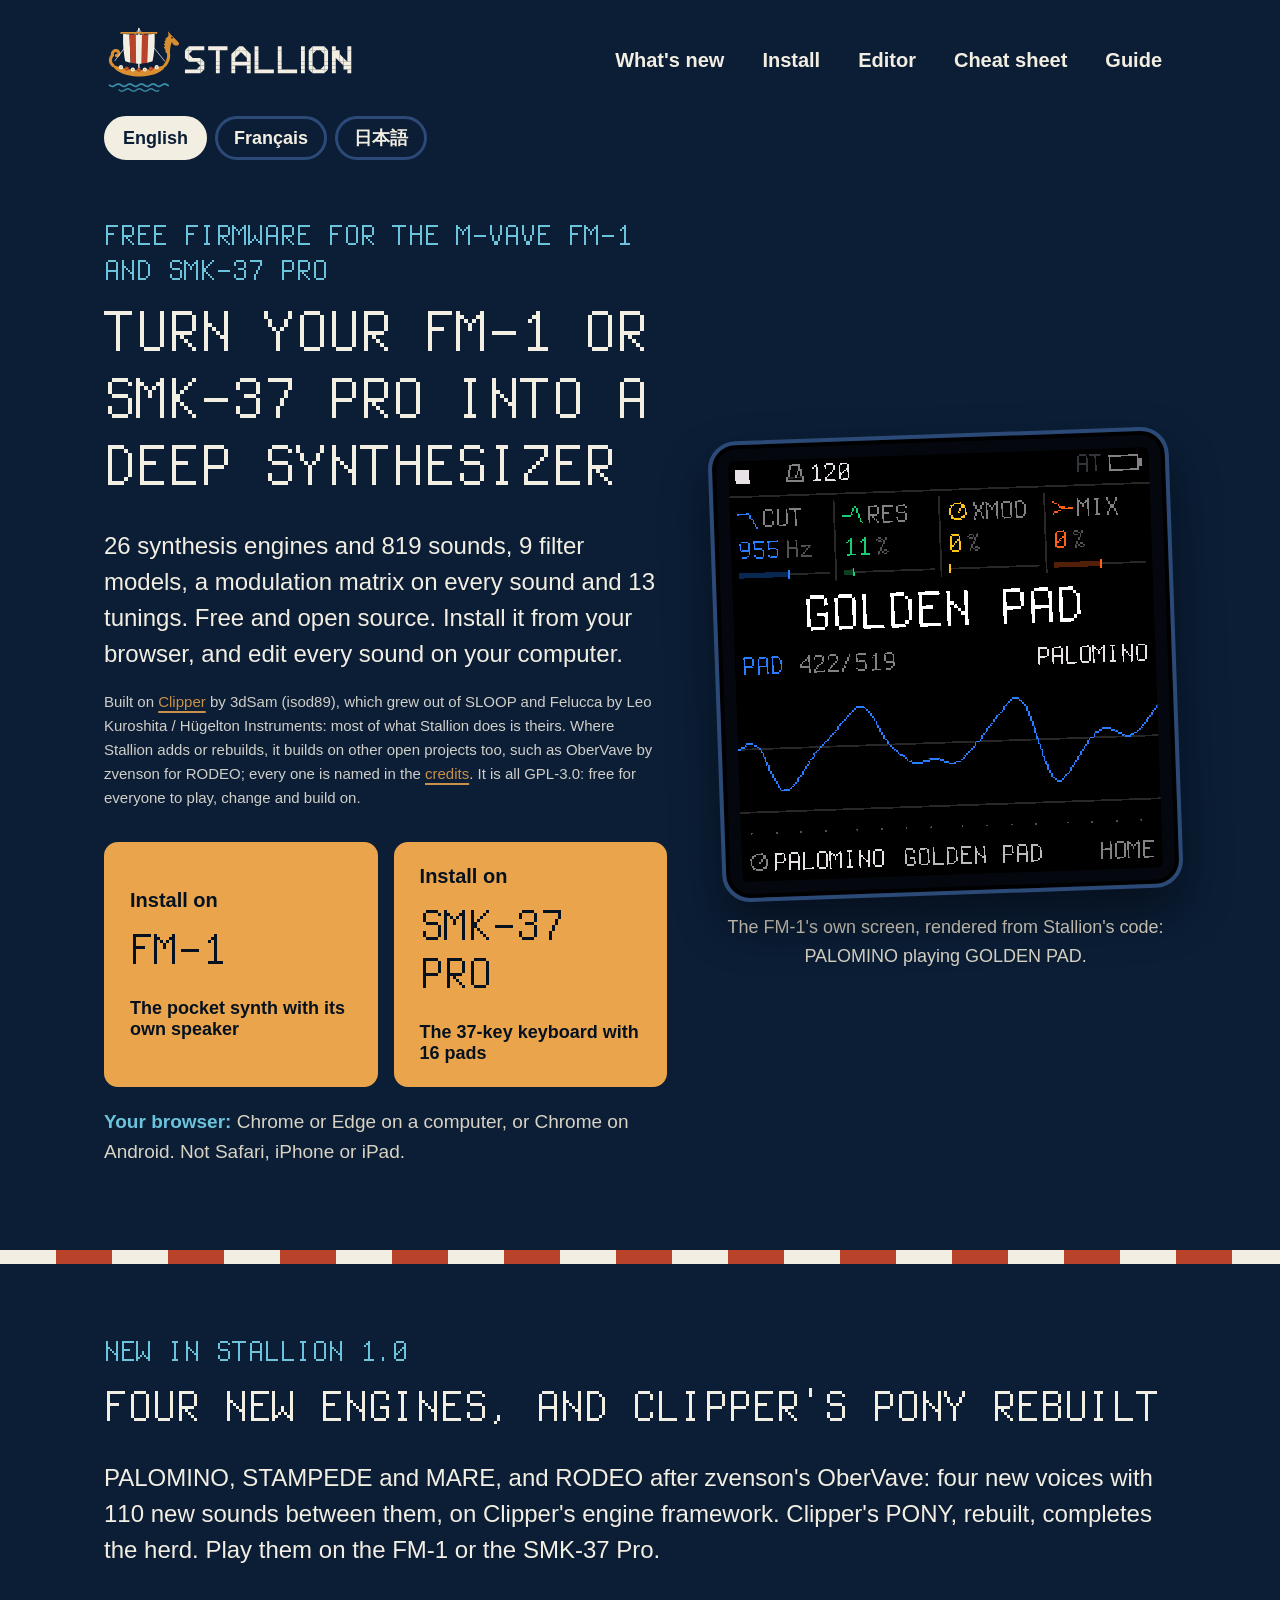
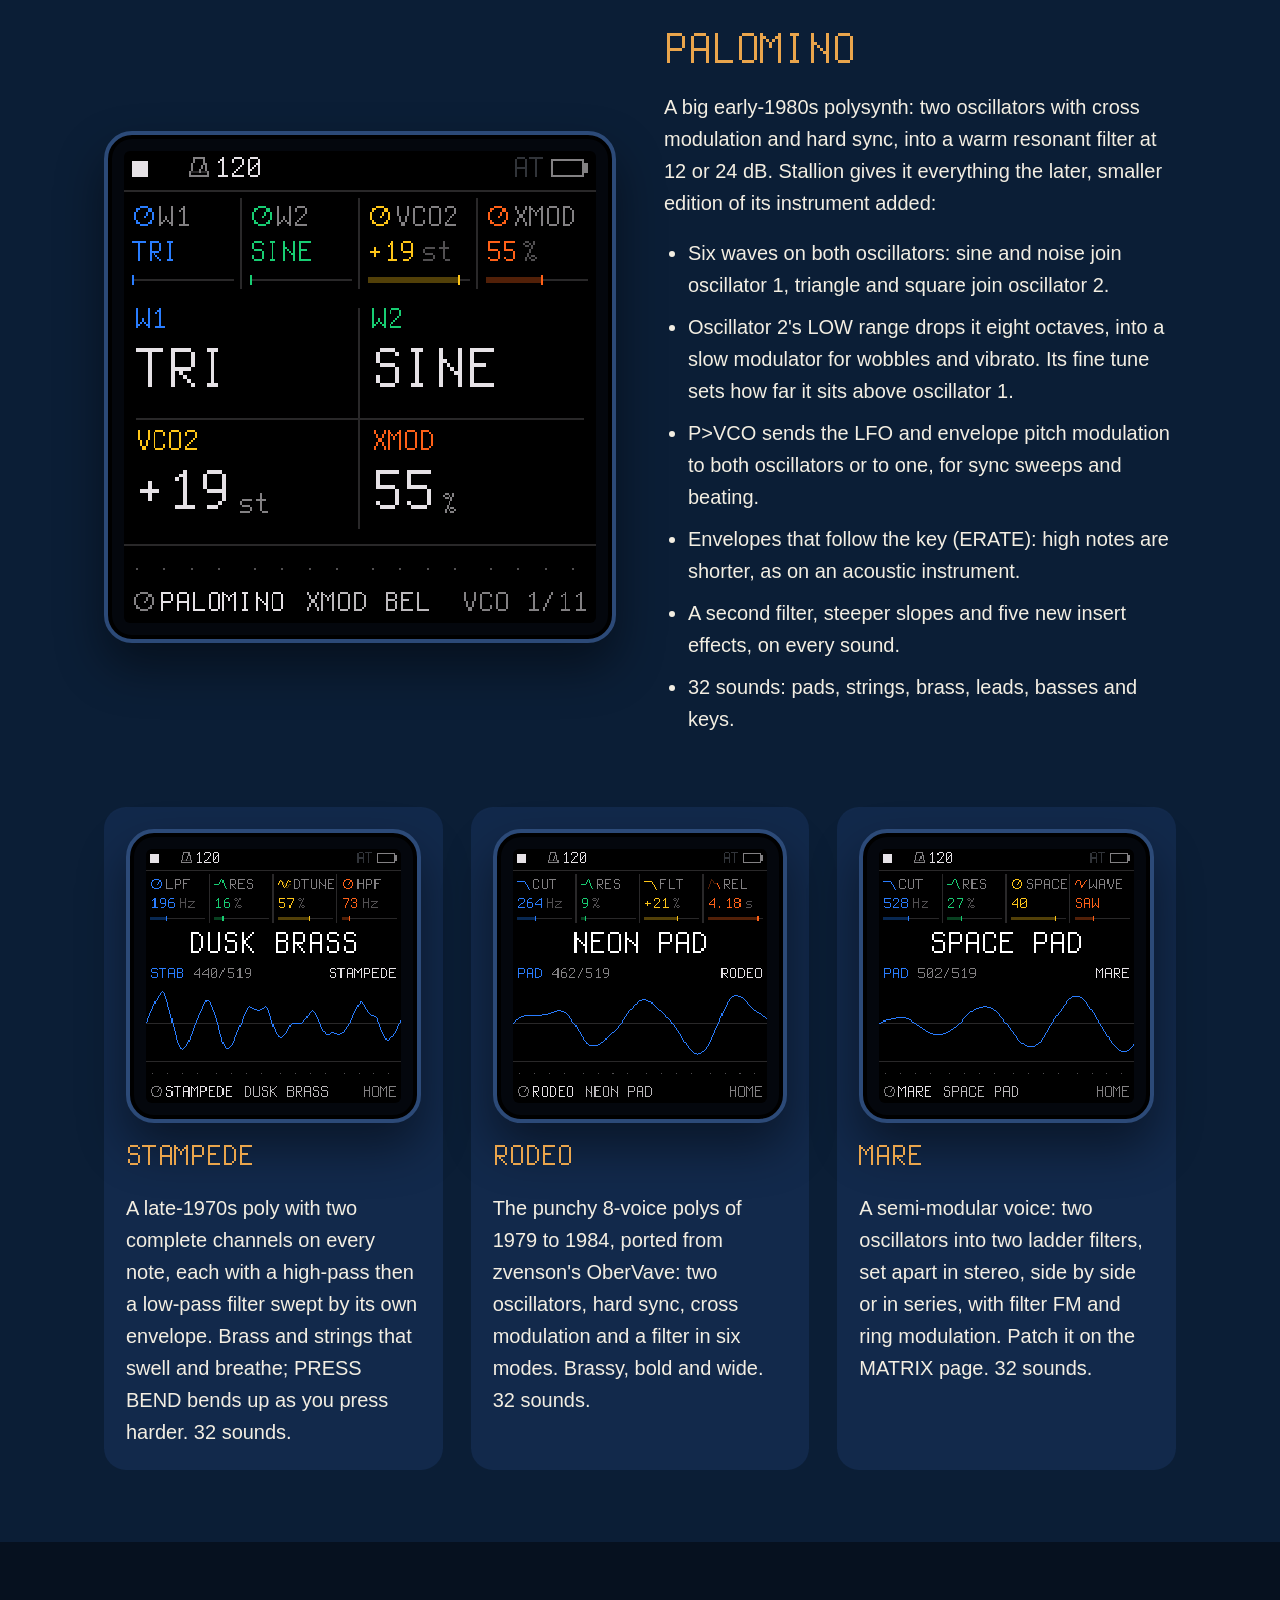
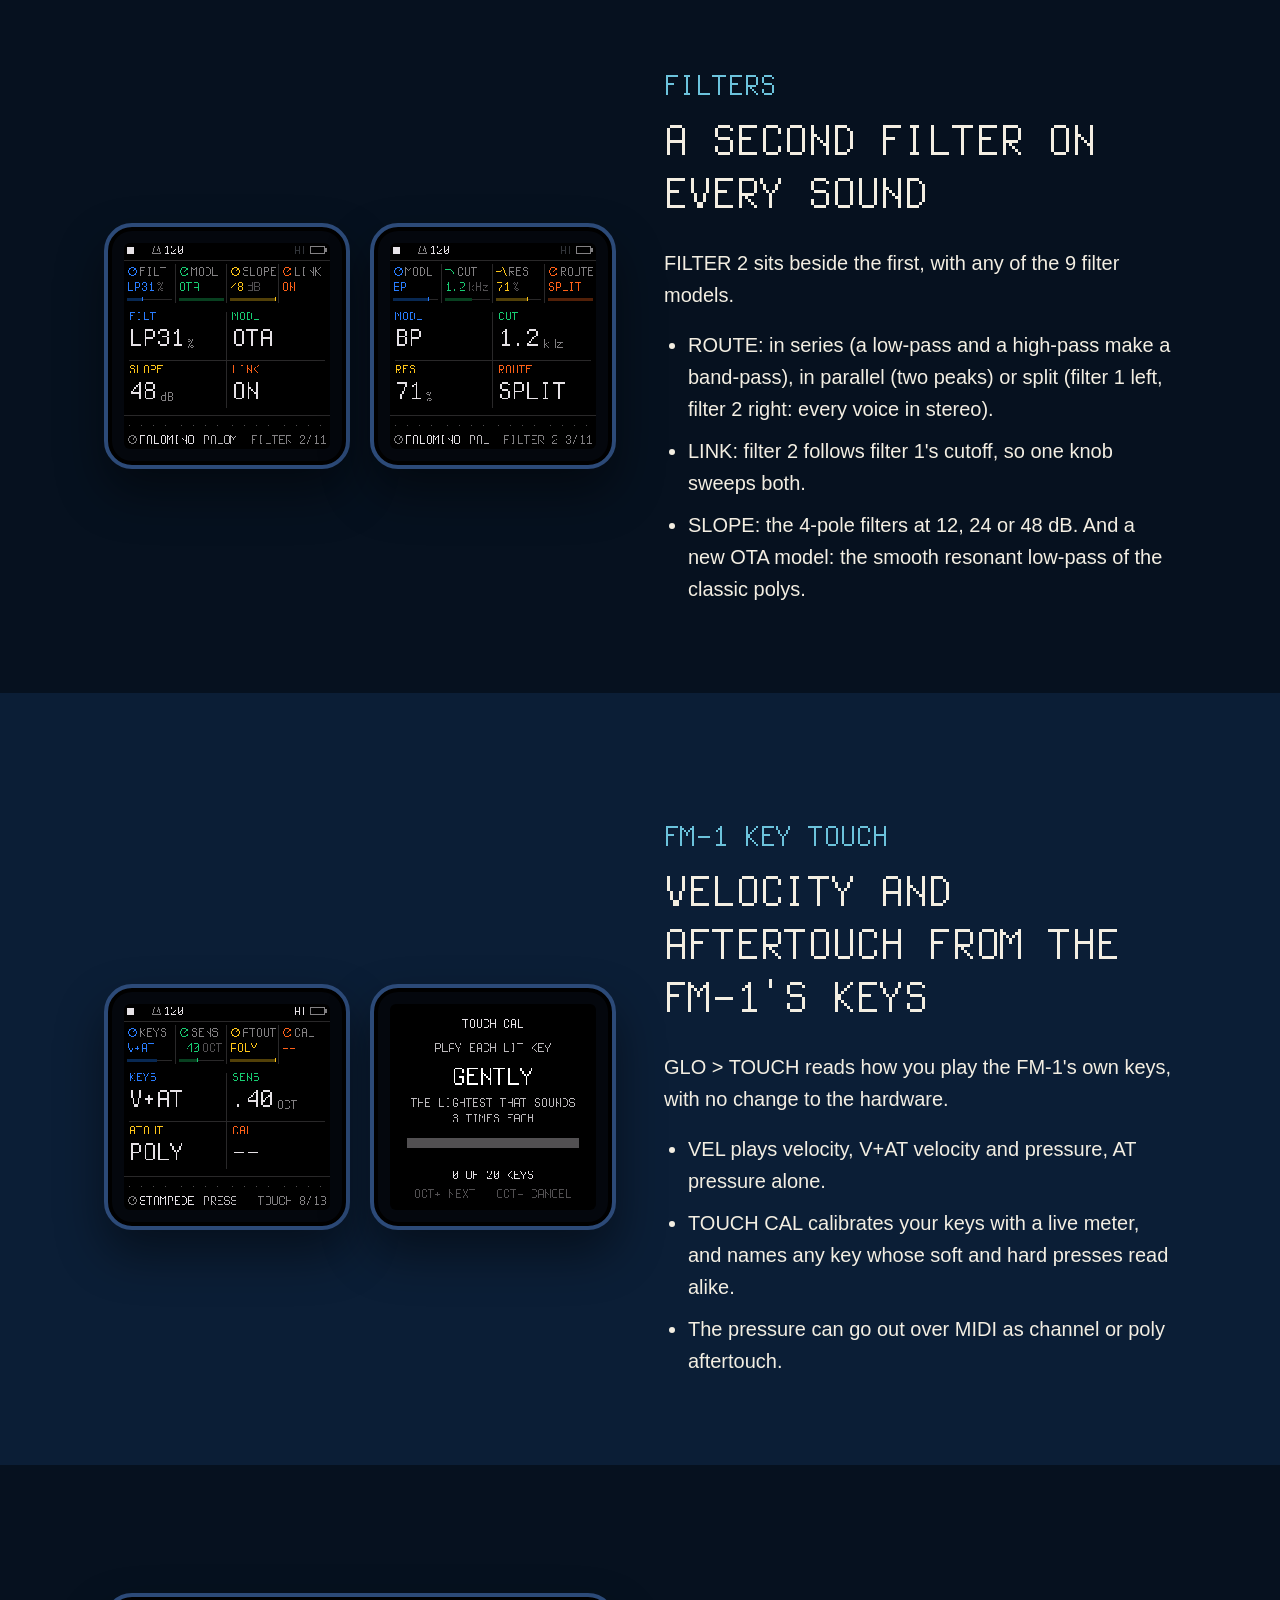
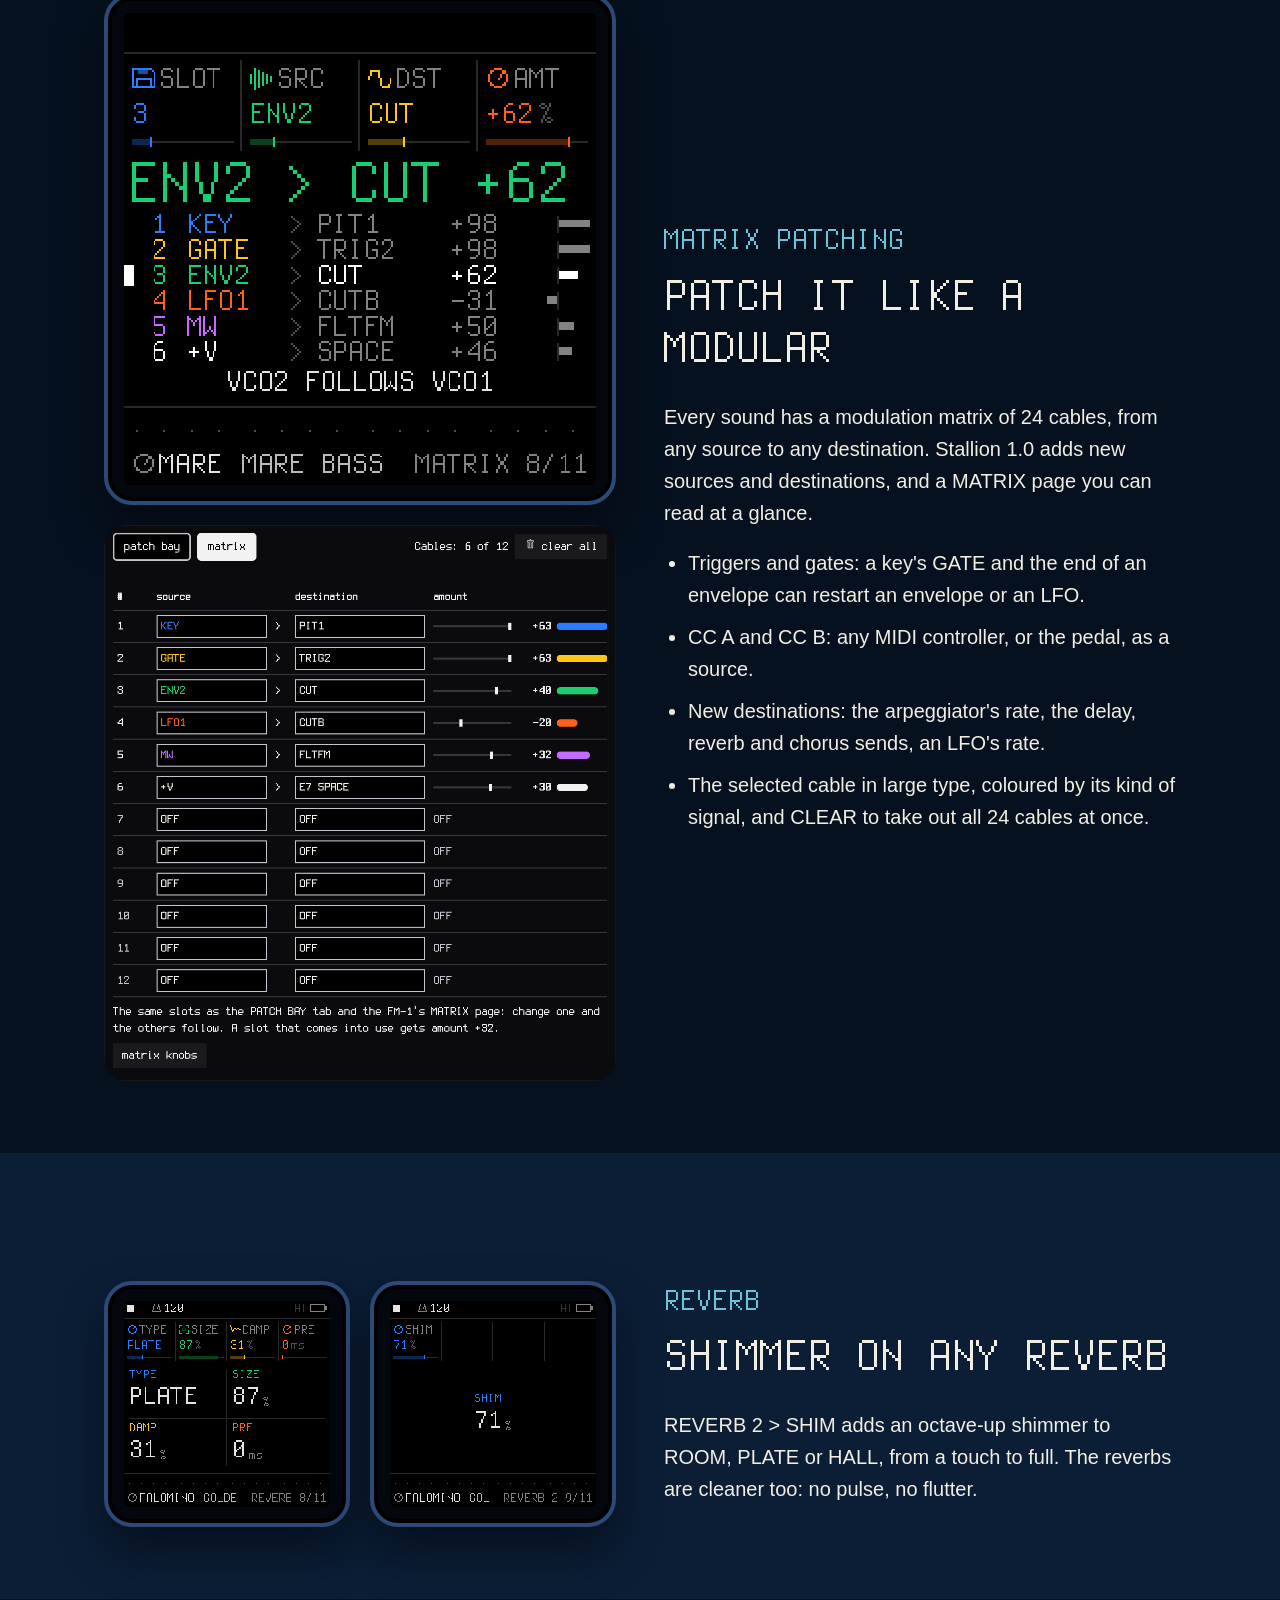
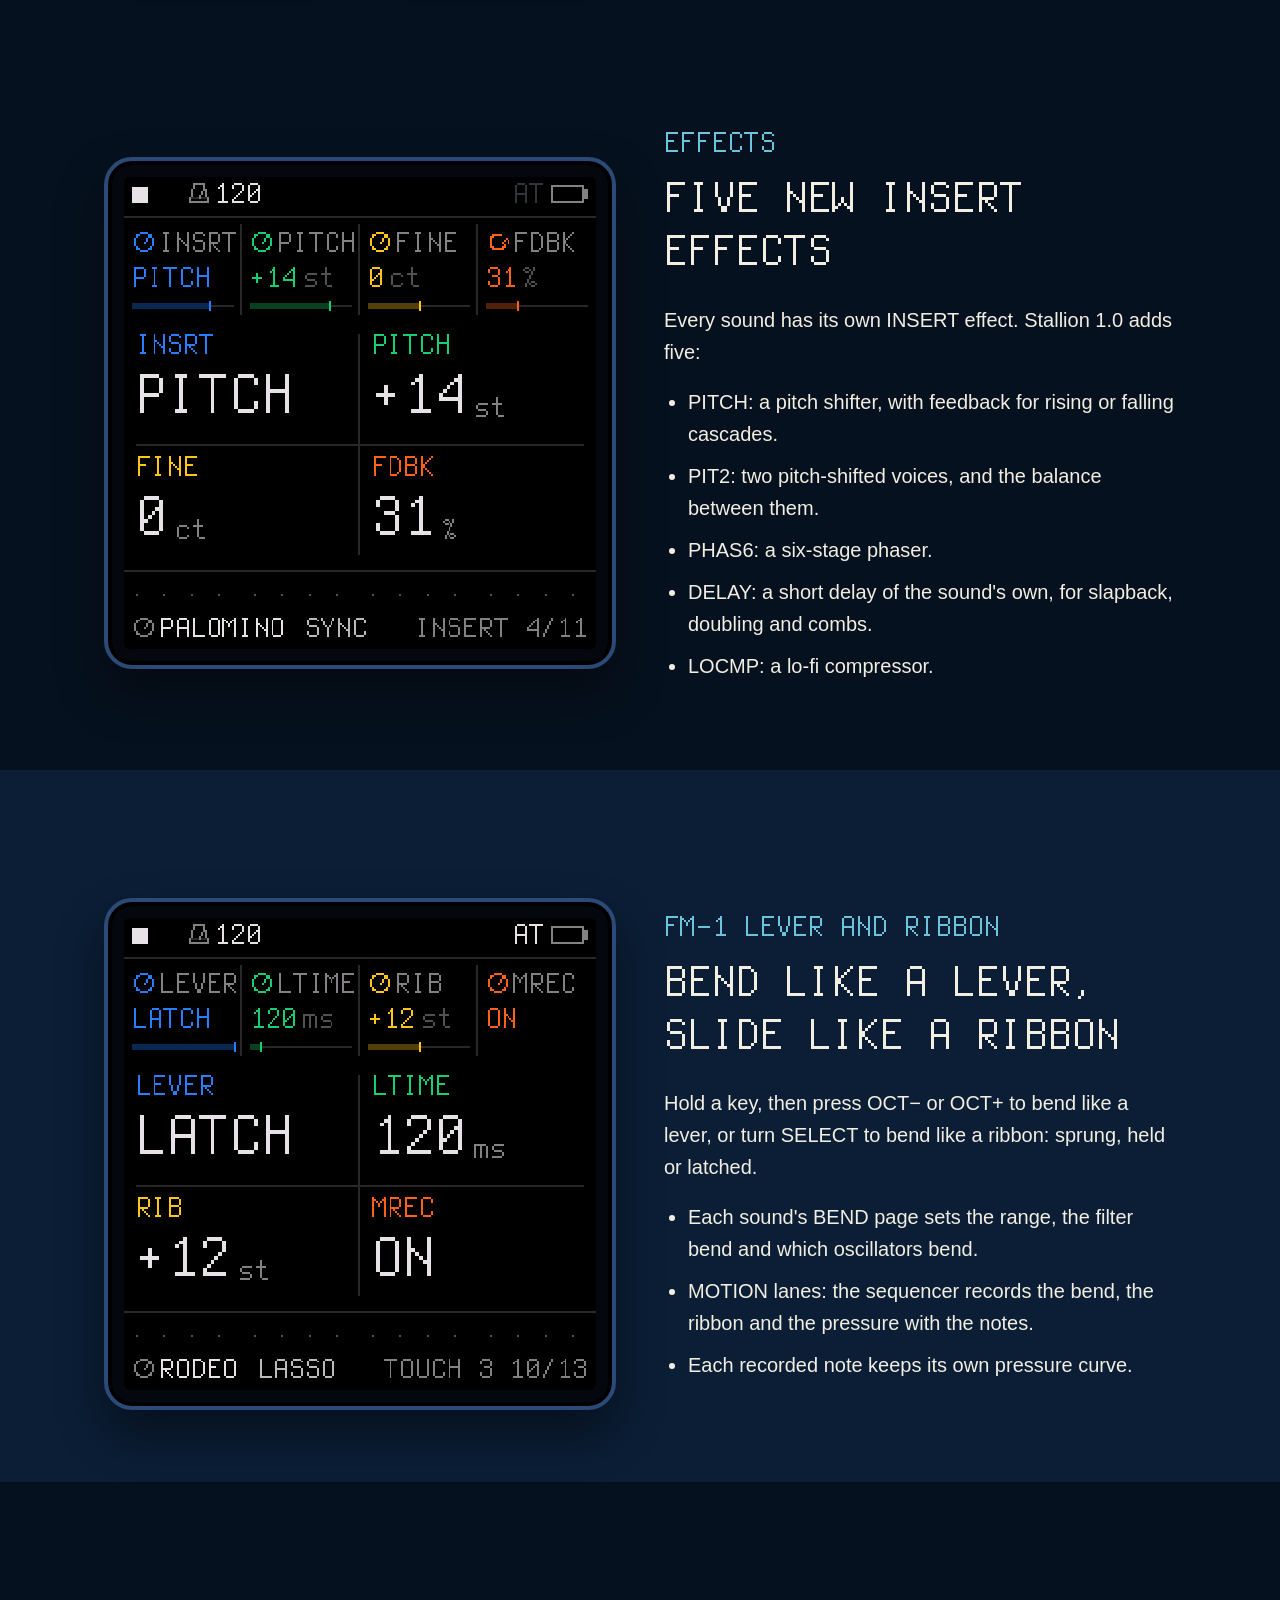
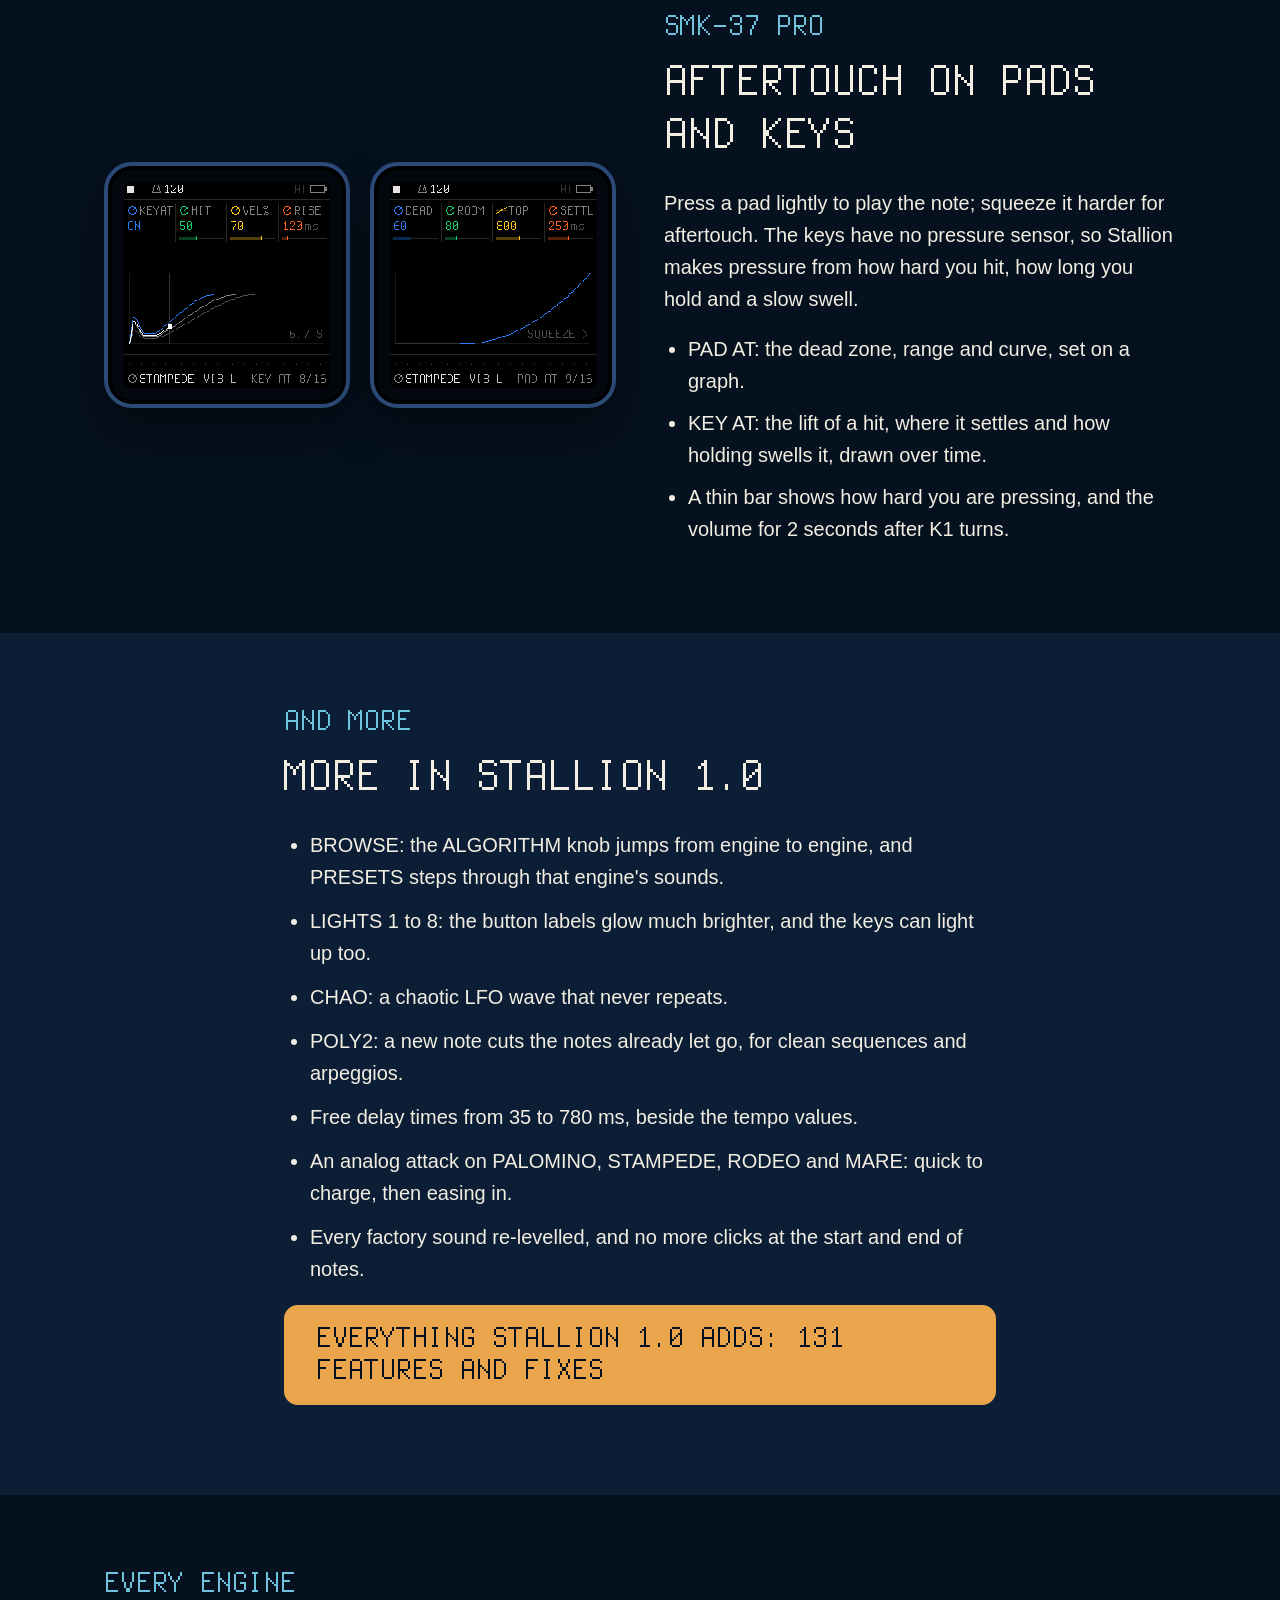
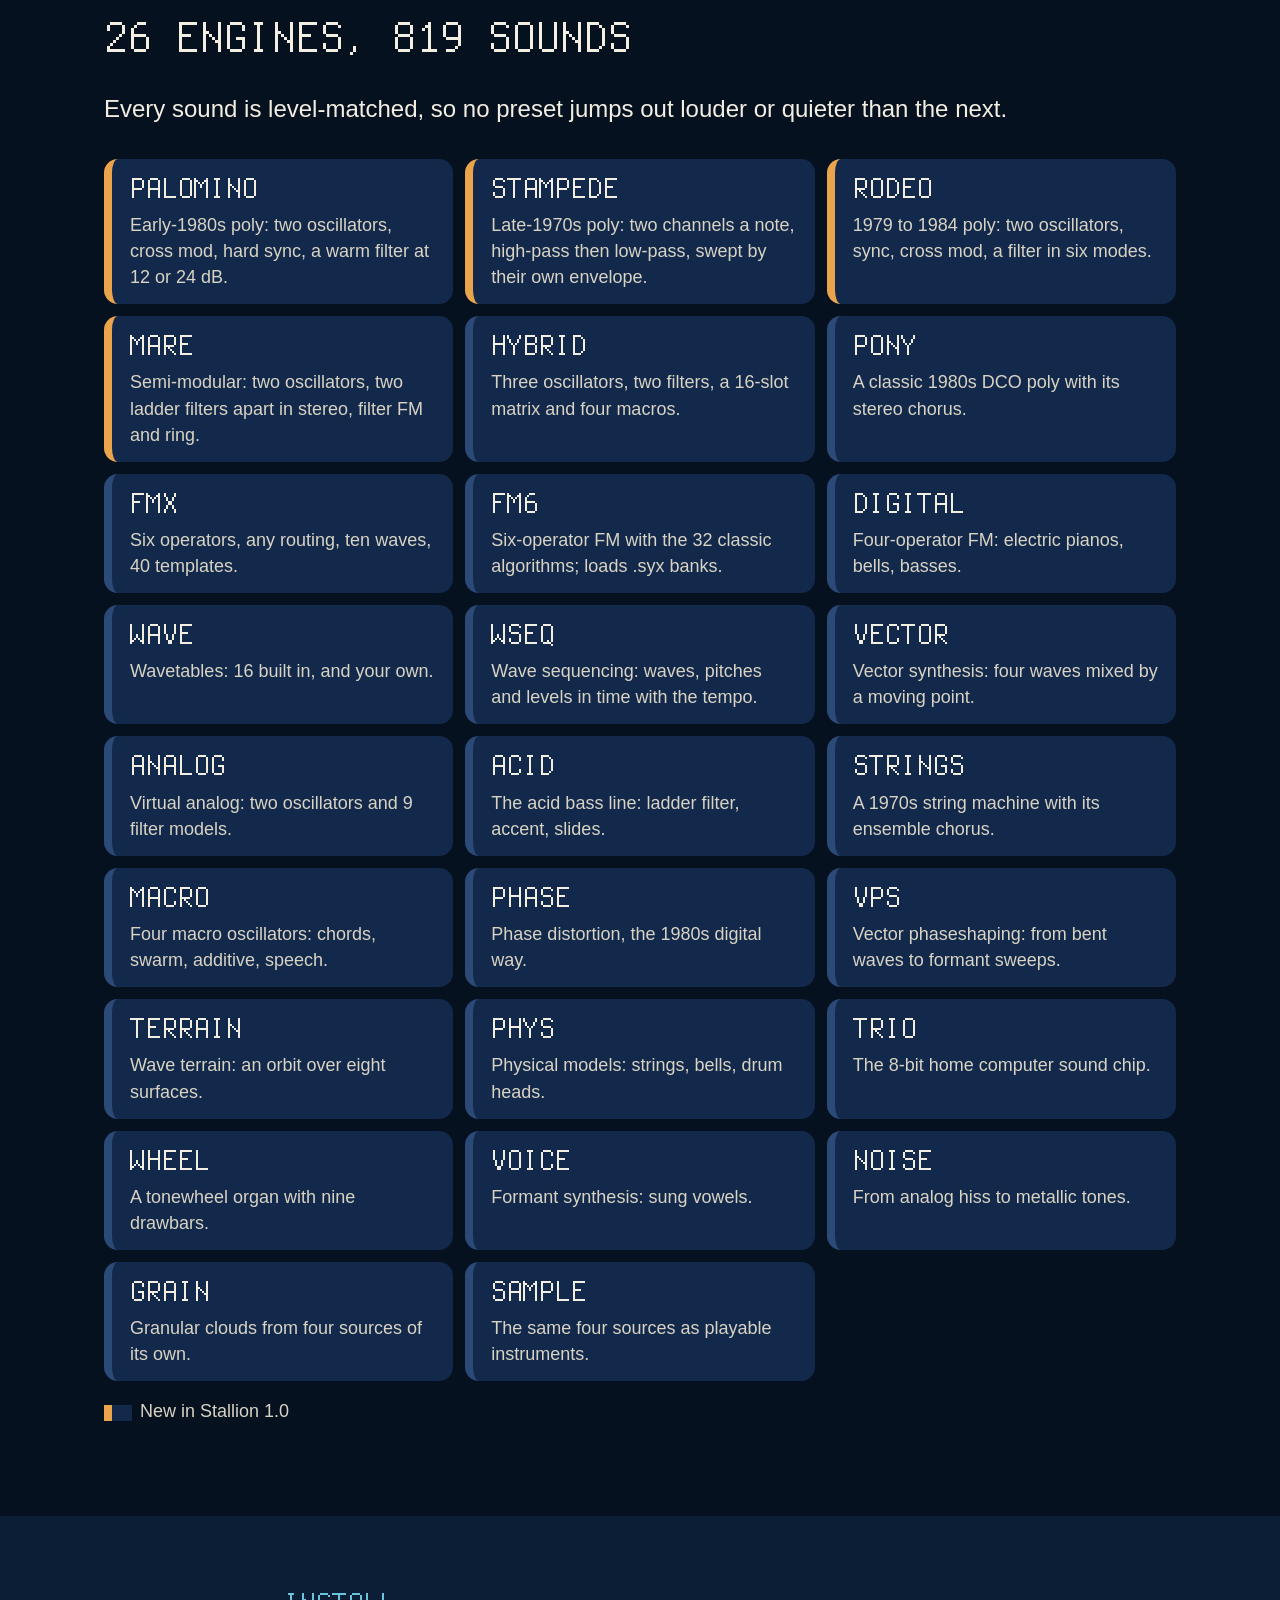
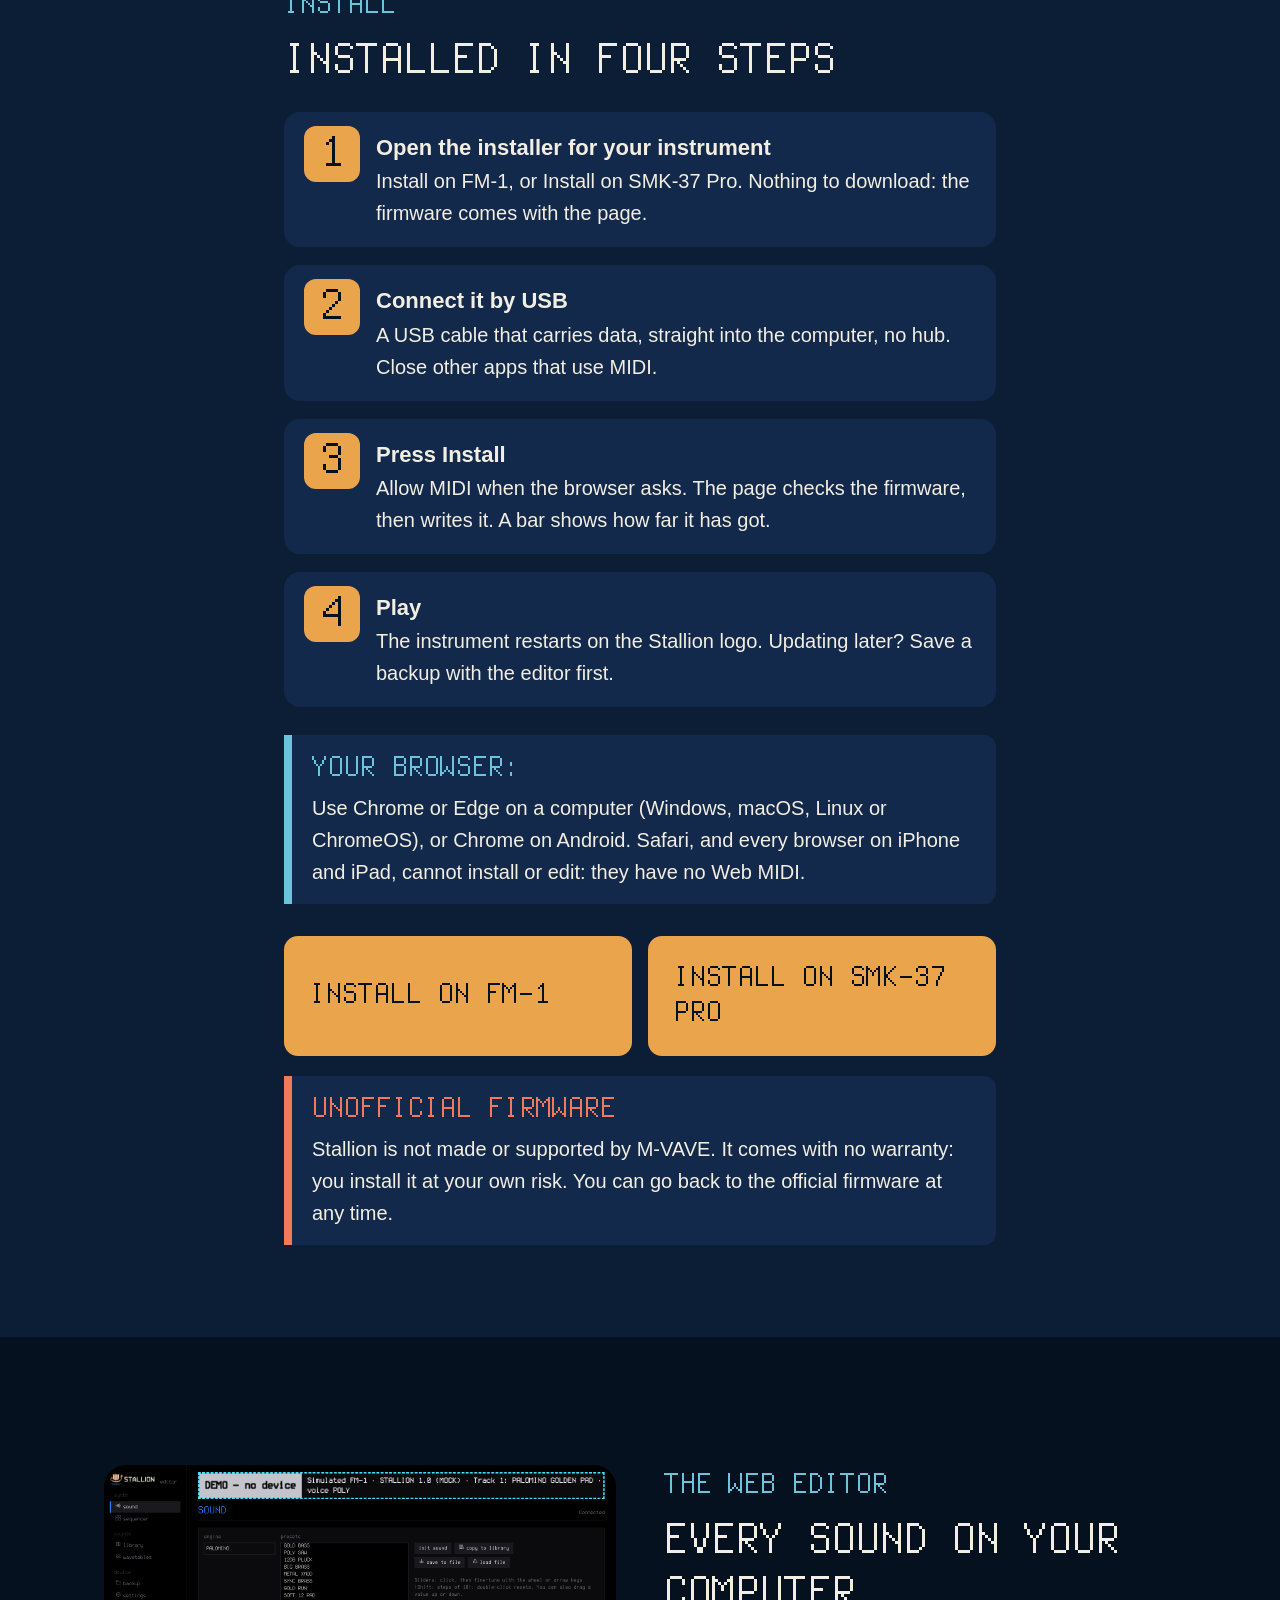
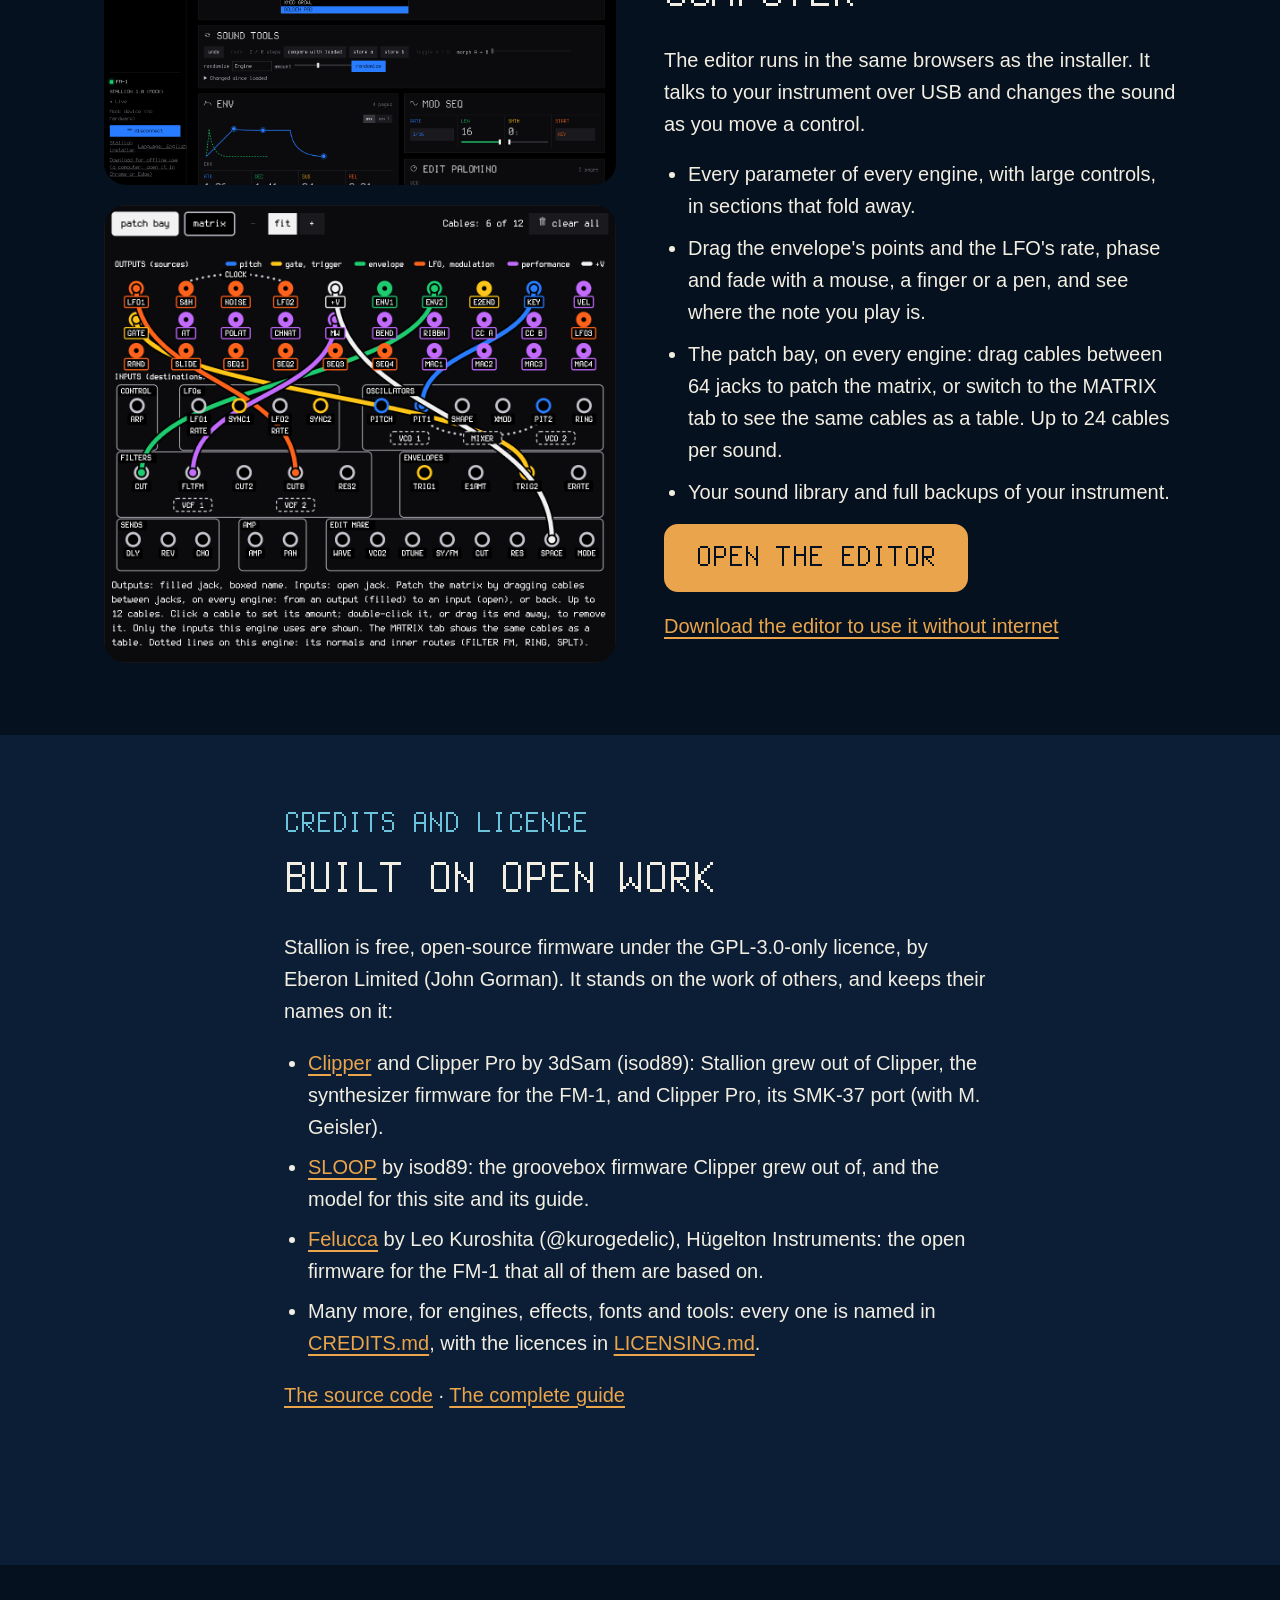
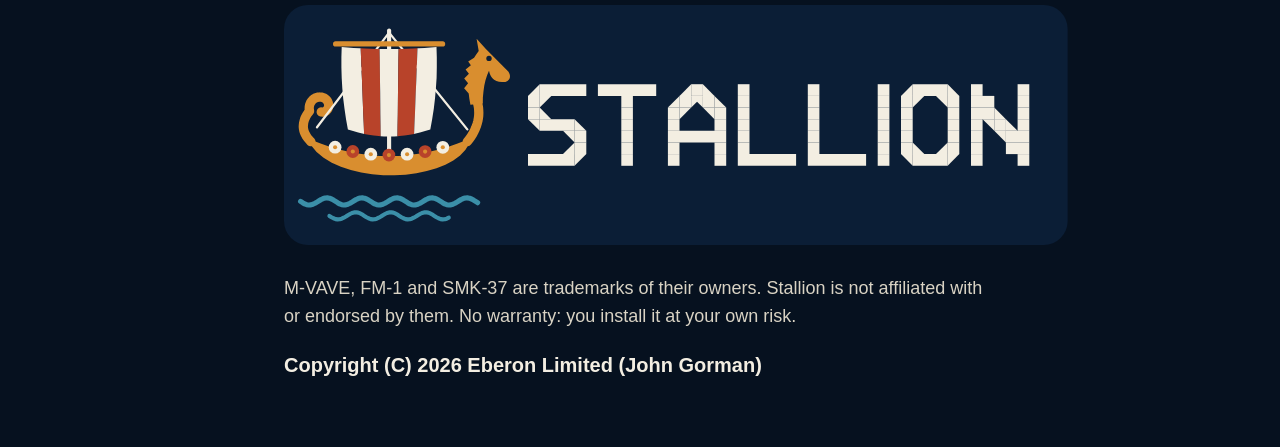
==== commit b04c59c7: "Stallion 1.1 site" ====
--- a/index.html
+++ b/index.html
@@ -140,6 +140,7 @@
   section.band { padding: 72px 0; }
   section.band.alt { background: var(--deep); }
   .intro { max-width: 46em; }
+  .hero .built { max-width: 40em; font-size: 15px; opacity: .85; }
   .feat { display: grid; grid-template-columns: 1fr 1fr; gap: 48px; align-items: center; margin: 56px 0 0; }
   .feat:nth-of-type(even) .feat-art { order: 2; }
   @media (max-width: 860px) { .feat { grid-template-columns: 1fr; gap: 24px; } .feat:nth-of-type(even) .feat-art { order: 0; } }
@@ -323,9 +324,9 @@
   <div>
     <span class="kicker" data-t="kicker"></span>
     <h1 data-t="h1"></h1>
-    <section data-l="en"><p class="lead">26 synthesis engines and 819 sounds, 9 filter models, a modulation matrix on every sound and 13 tunings. Free and open source. Install it from your browser, and edit every sound on your computer.</p></section>
-    <section data-l="fr"><p class="lead">26 moteurs de synthèse et 819 sons, 9 modèles de filtre, une matrice de modulation sur chaque son et 13 accordages. Libre et gratuit. Installe-le depuis ton navigateur, et édite chaque son sur ton ordinateur.</p></section>
-    <section data-l="ja"><p class="lead">26 の音源エンジンと 819 の音色、9 種類のフィルター・モデル、すべての音色にモジュレーション・マトリクス、13 のチューニング。無料のオープンソース。ブラウザからインストールでき、パソコンですべての音色を編集できます。</p></section>
+    <section data-l="en"><p class="lead">26 synthesis engines and 819 sounds, 9 filter models, a modulation matrix on every sound and 13 tunings. Free and open source. Install it from your browser, and edit every sound on your computer.</p><p class="built">Built on <a href="https://github.com/isod89/clipper-fm1" target="_blank" rel="noopener">Clipper</a> by 3dSam (isod89), which grew out of SLOOP and Felucca by Leo Kuroshita / Hügelton Instruments: most of what Stallion does is theirs. Where Stallion adds or rebuilds, it builds on other open projects too, such as OberVave by zvenson for RODEO; every one is named in the <a href="#credits">credits</a>. It is all GPL-3.0: free for everyone to play, change and build on.</p></section>
+    <section data-l="fr"><p class="lead">26 moteurs de synthèse et 819 sons, 9 modèles de filtre, une matrice de modulation sur chaque son et 13 accordages. Libre et gratuit. Installe-le depuis ton navigateur, et édite chaque son sur ton ordinateur.</p><p class="built">Bâti sur <a href="https://github.com/isod89/clipper-fm1" target="_blank" rel="noopener">Clipper</a> de 3dSam (isod89), lui-même issu de SLOOP et de Felucca de Leo Kuroshita / Hügelton Instruments : l'essentiel de ce que fait Stallion vient d'eux. Là où Stallion ajoute ou reconstruit, il s'appuie aussi sur d'autres projets libres, comme OberVave de zvenson pour RODEO ; tous sont nommés dans les <a href="#credits">crédits</a>. Tout est sous GPL-3.0 : libre pour tous, à jouer, modifier et prolonger.</p></section>
+    <section data-l="ja"><p class="lead">26 の音源エンジンと 819 の音色、9 種類のフィルター・モデル、すべての音色にモジュレーション・マトリクス、13 のチューニング。無料のオープンソース。ブラウザからインストールでき、パソコンですべての音色を編集できます。</p><p class="built">Stallion は 3dSam（isod89）の <a href="https://github.com/isod89/clipper-fm1" target="_blank" rel="noopener">Clipper</a> をもとに作られています。Clipper は SLOOP と、Leo Kuroshita / Hügelton Instruments の Felucca から生まれました。Stallion の機能の多くは彼らのものです。追加・作り直した部分も、RODEO の zvenson による OberVave など、ほかのオープンなプロジェクトの上に作られており、すべて<a href="#credits">クレジット</a>に記載しています。すべて GPL-3.0 で、誰でも自由に演奏し、改造し、もとにして作れます。</p></section>
     <div class="choose">
       <a class="btn" href="webapp/installer/"><small class="on" data-t="instOn"></small><span class="px big">FM-1</span><small data-t="instFm1s"></small></a>
       <a class="btn" href="webapp/installer-smk37/"><small class="on" data-t="instOn"></small><span class="px big">SMK-37 Pro</span><small data-t="instSmks"></small></a>
@@ -531,7 +532,7 @@
         <p data-t="edP"></p>
         <ul><li data-t="ed1"></li><li data-t="ed2"></li><li data-t="ed3"></li><li data-t="ed4"></li></ul>
         <p><a class="btn" href="webapp/editor/" data-t="edOpen"></a></p>
-        <p><a href="webapp/editor/stallion-editor.html" download="stallion-editor-1.0.html" data-t="edOffline"></a></p>
+        <p><a href="webapp/editor/stallion-editor.html" download="stallion-editor-1.1.html" data-t="edOffline"></a></p>
       </div>
     </div>
   </div>
@@ -707,8 +708,8 @@
     browserT: "Your browser:",
     browser: "Chrome or Edge on a computer, or Chrome on Android. Not Safari, iPhone or iPad.",
     heroCap: "The FM-1's own screen, rendered from Stallion's code: PALOMINO playing GOLDEN PAD.",
-    newK: "New in Stallion 1.0", newH: "Four new engines, and PONY rebuilt from the ground up",
-    newP: "PALOMINO, STAMPEDE, RODEO and MARE: four new voices with 110 new sounds between them. PONY, rebuilt from the ground up, completes the herd. Play them on the FM-1 or the SMK-37 Pro.",
+    newK: "New in Stallion 1.0", newH: "Four new engines, and Clipper's PONY rebuilt",
+    newP: "PALOMINO, STAMPEDE and MARE, and RODEO after zvenson's OberVave: four new voices with 110 new sounds between them, on Clipper's engine framework. Clipper's PONY, rebuilt, completes the herd. Play them on the FM-1 or the SMK-37 Pro.",
     palP: "A big early-1980s polysynth: two oscillators with cross modulation and hard sync, into a warm resonant filter at 12 or 24 dB. Stallion gives it everything the later, smaller edition of its instrument added:",
     pal1: "Six waves on both oscillators: sine and noise join oscillator 1, triangle and square join oscillator 2.",
     pal2: "Oscillator 2's LOW range drops it eight octaves, into a slow modulator for wobbles and vibrato. Its fine tune sets how far it sits above oscillator 1.",
@@ -736,7 +737,7 @@
     mx3: "New destinations: the arpeggiator's rate, the delay, reverb and chorus sends, an LFO's rate.",
     mx4: "The selected cable in large type, coloured by its kind of signal, and CLEAR to take out all 24 cables at once.",
     rK: "Reverb", rH: "Shimmer on any reverb",
-    rP: "REVERB 2 > SHIM adds an octave-up shimmer to ROOM, PLATE or HALL, from a touch to full. The reverbs are cleaner too: no chop in the left channel, no pulse, no flutter.",
+    rP: "REVERB 2 > SHIM adds an octave-up shimmer to ROOM, PLATE or HALL, from a touch to full. The reverbs are cleaner too: no pulse, no flutter.",
     iK: "Effects", iH: "Five new insert effects",
     iP: "Every sound has its own INSERT effect. Stallion 1.0 adds five:",
     in1: "PITCH: a pitch shifter, with feedback for rising or falling cascades.",
@@ -762,7 +763,7 @@
     mo5: "Free delay times from 35 to 780 ms, beside the tempo values.",
     mo6: "An analog attack on PALOMINO, STAMPEDE, RODEO and MARE: quick to charge, then easing in.",
     mo7: "Every factory sound re-levelled, and no more clicks at the start and end of notes.",
-    moAll: "Everything Stallion 1.0 adds: 93 features and fixes",
+    moAll: "Everything Stallion 1.0 adds: 131 features and fixes",
     engK: "Every engine", engH: "26 engines, 819 sounds",
     engP: "Every sound is level-matched, so no preset jumps out louder or quieter than the next.",
     ePAL: "Early-1980s poly: two oscillators, cross mod, hard sync, a warm filter at 12 or 24 dB.",
@@ -821,8 +822,8 @@
     browserT: "Ton navigateur :",
     browser: "Chrome ou Edge sur un ordinateur, ou Chrome sur Android. Pas Safari, ni iPhone, ni iPad.",
     heroCap: "L'écran de la FM-1, rendu à partir du code de Stallion : PALOMINO joue GOLDEN PAD.",
-    newK: "Nouveau dans Stallion 1.0", newH: "Quatre nouveaux moteurs, et PONY reconstruit de fond en comble",
-    newP: "PALOMINO, STAMPEDE, RODEO et MARE : quatre nouvelles voix et 110 nouveaux sons. PONY, reconstruit de fond en comble, complète le troupeau. À jouer sur la FM-1 ou le SMK-37 Pro.",
+    newK: "Nouveau dans Stallion 1.0", newH: "Quatre nouveaux moteurs, et le PONY de Clipper reconstruit",
+    newP: "PALOMINO, STAMPEDE et MARE, et RODEO d'après OberVave de zvenson : quatre nouvelles voix et 110 nouveaux sons, sur la base des moteurs de Clipper. Le PONY de Clipper, reconstruit, complète le troupeau. À jouer sur la FM-1 ou le SMK-37 Pro.",
     palP: "Un grand polysynthé du début des années 1980 : deux oscillateurs avec modulation croisée et synchro, dans un filtre résonant chaud à 12 ou 24 dB. Stallion lui donne tout ce que l'édition plus récente et plus compacte de son instrument a ajouté :",
     pal1: "Six formes d'onde sur les deux oscillateurs : sinus et bruit sur l'oscillateur 1, triangle et carré sur l'oscillateur 2.",
     pal2: "La plage LOW de l'oscillateur 2 le descend de huit octaves : un modulateur lent pour les wobbles et le vibrato. Son accord fin règle son écart avec l'oscillateur 1.",
@@ -850,7 +851,7 @@
     mx3: "Nouvelles destinations : la vitesse de l'arpégiateur, les envois de délai, de réverbération et de chorus, la vitesse d'un LFO.",
     mx4: "Le câble choisi en grands caractères, coloré selon son type de signal, et CLEAR pour retirer les 24 câbles d'un coup.",
     rK: "Réverbération", rH: "Du shimmer sur toutes les réverbérations",
-    rP: "REVERB 2 > SHIM ajoute un shimmer à l'octave au-dessus à ROOM, PLATE ou HALL, d'une touche légère au maximum. Les réverbérations sont aussi plus propres : plus de hachures à gauche, ni de pulsation, ni de flottement.",
+    rP: "REVERB 2 > SHIM ajoute un shimmer à l'octave au-dessus à ROOM, PLATE ou HALL, d'une touche légère au maximum. Les réverbérations sont aussi plus propres : plus de pulsation, ni de flottement.",
     iK: "Effets", iH: "Cinq nouveaux effets d'insert",
     iP: "Chaque son a son propre effet INSERT. Stallion 1.0 en ajoute cinq :",
     in1: "PITCH : un pitch shifter, avec réinjection pour des cascades qui montent ou descendent.",
@@ -876,7 +877,7 @@
     mo5: "Des temps de délai libres de 35 à 780 ms, en plus des valeurs au tempo.",
     mo6: "Une attaque analogique sur PALOMINO, STAMPEDE, RODEO et MARE : rapide à monter, puis plus douce.",
     mo7: "Tous les sons d'usine remis à niveau, et plus de clics au début et à la fin des notes.",
-    moAll: "Tout ce qu'ajoute Stallion 1.0 : 93 nouveautés et corrections (en anglais)",
+    moAll: "Tout ce qu'ajoute Stallion 1.0 : 131 nouveautés et corrections (en anglais)",
     engK: "Tous les moteurs", engH: "26 moteurs, 819 sons",
     engP: "Tous les sons sont mis à niveau : aucun preset ne sort plus fort ou plus faible que le suivant.",
     ePAL: "Poly du début des années 1980 : deux oscillateurs, modulation croisée, synchro, un filtre chaud à 12 ou 24 dB.",
@@ -935,8 +936,8 @@
     browserT: "ブラウザ：",
     browser: "パソコンの Chrome か Edge、または Android の Chrome。Safari、iPhone、iPad では使えません。",
     heroCap: "FM-1 の画面を Stallion のコードから描いたもの：PALOMINO で GOLDEN PAD を演奏中。",
-    newK: "Stallion 1.0 の新機能", newH: "4 つの新しい音源エンジンと、一から作り直した PONY",
-    newP: "PALOMINO、STAMPEDE、RODEO、MARE：4 つの新しいボイスと 110 の新しい音色。一から作り直した PONY が群れを完成させます。FM-1 でも SMK-37 Pro でも演奏できます。",
+    newK: "Stallion 1.0 の新機能", newH: "4 つの新しい音源エンジンと、作り直した Clipper の PONY",
+    newP: "PALOMINO、STAMPEDE、MARE、そして zvenson の OberVave をもとにした RODEO：Clipper のエンジン基盤の上に作った 4 つの新しいボイスと 110 の新しい音色。作り直した Clipper の PONY が群れを完成させます。FM-1 でも SMK-37 Pro でも演奏できます。",
     palP: "1980 年代初めの大型ポリシンセ：クロス・モジュレーションとハード・シンク付きの 2 オシレーターを、12 dB または 24 dB の温かいレゾナント・フィルターへ。その楽器の新しい小型版が加えたものを、Stallion はすべて備えています：",
     pal1: "両オシレーターに 6 つの波形：オシレーター 1 にサインとノイズ、オシレーター 2 に三角波と矩形波が加わりました。",
     pal2: "オシレーター 2 の LOW レンジで 8 オクターブ下がり、ウォブルやビブラート用のゆっくりしたモジュレーターになります。ファイン・チューンでオシレーター 1 との差を設定できます。",
@@ -964,7 +965,7 @@
     mx3: "新しいデスティネーション：アルペジエーターの速さ、ディレイ・リバーブ・コーラスのセンド、LFO の速さ。",
     mx4: "選んだケーブルを大きな文字で、信号の種類ごとの色で表示。CLEAR で 24 本を一度に外せます。",
     rK: "リバーブ", rH: "どのリバーブにもシマー",
-    rP: "REVERB 2 > SHIM で ROOM、PLATE、HALL に 1 オクターブ上のシマーを、ほんのり〜最大まで加えられます。リバーブ自体もきれいになりました：左チャンネルの途切れ、うねり、揺れはありません。",
+    rP: "REVERB 2 > SHIM で ROOM、PLATE、HALL に 1 オクターブ上のシマーを、ほんのり〜最大まで加えられます。リバーブ自体もきれいになりました：うねりや揺れはありません。",
     iK: "エフェクト", iH: "5 つの新しいインサート・エフェクト",
     iP: "すべての音色に専用の INSERT エフェクトがあります。Stallion 1.0 で 5 つ追加：",
     in1: "PITCH：ピッチ・シフター。フィードバックで上昇・下降するカスケードに。",
@@ -990,7 +991,7 @@
     mo5: "テンポの値に加えて、35〜780 ms の自由なディレイ・タイム。",
     mo6: "PALOMINO、STAMPEDE、RODEO、MARE にアナログらしいアタック：素早く立ち上がり、なめらかに落ち着きます。",
     mo7: "すべてのファクトリー音色の音量をそろえ直し、ノートの始まりと終わりのクリックもなくなりました。",
-    moAll: "Stallion 1.0 で加わったすべて：93 の新機能と修正（英語）",
+    moAll: "Stallion 1.0 で加わったすべて：131 の新機能と修正（英語）",
     engK: "すべてのエンジン", engH: "26 のエンジン、819 の音色",
     engP: "すべての音色は音量がそろえてあり、どのプリセットも次より大きすぎたり小さすぎたりしません。",
     ePAL: "1980 年代初めのポリ：2 オシレーター、クロス・モジュレーション、ハード・シンク、12 / 24 dB の温かいフィルター。",
